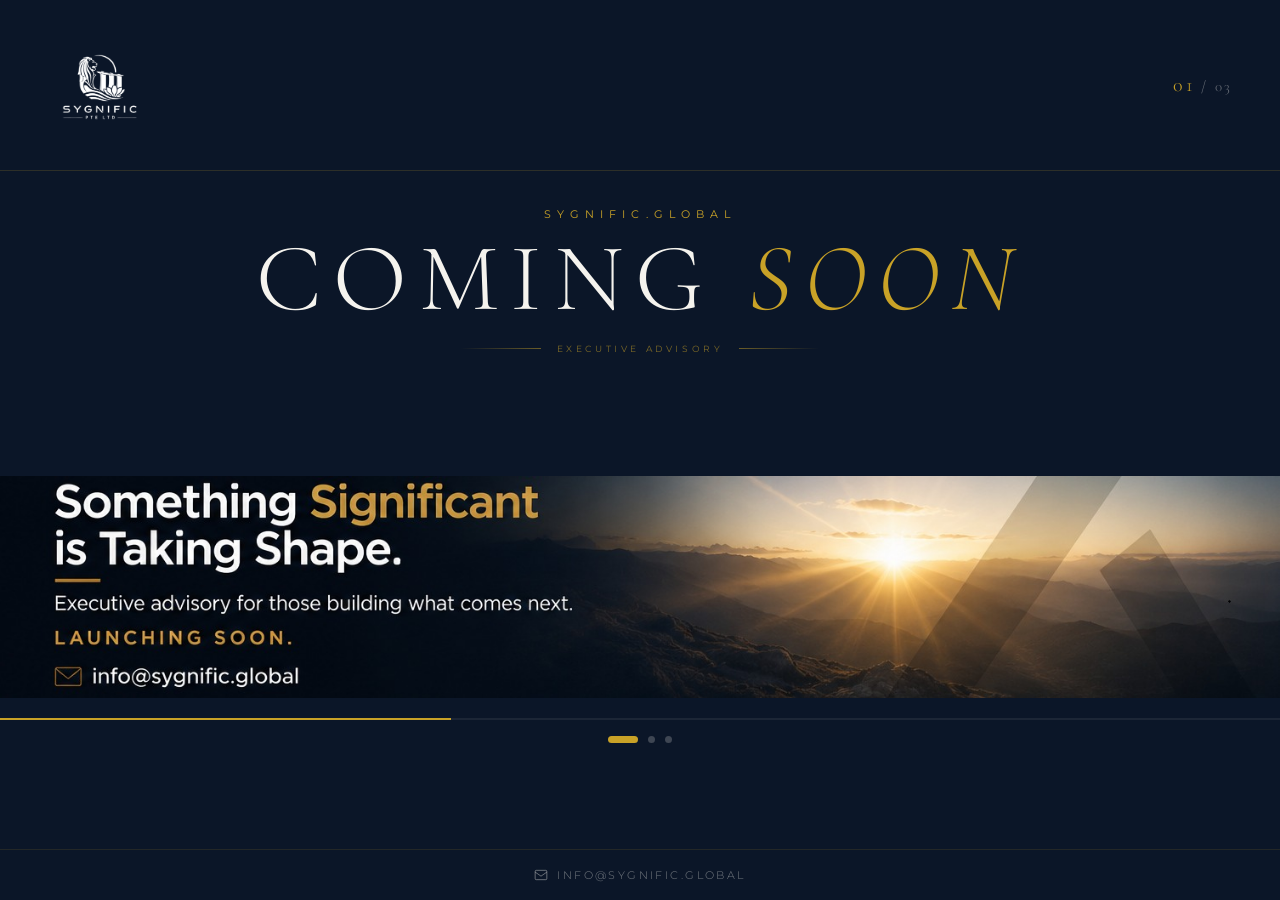
==== index.html @ 9e72e414 "Logo bigger on desktop (130px), centered and bigger on mobile (100px)" ====
<!DOCTYPE html>
<html lang="en">
<head>
  <meta charset="UTF-8">
  <meta name="viewport" content="width=device-width, initial-scale=1.0">
  <meta name="description" content="Sygnific — Executive advisory for those building what comes next. Launching soon.">
  <title>SYGNIFIC — Launching Soon</title>
  <link rel="preconnect" href="https://fonts.googleapis.com">
  <link rel="preconnect" href="https://fonts.gstatic.com" crossorigin>
  <link href="https://fonts.googleapis.com/css2?family=Cormorant+Garamond:wght@300;400;600&family=Montserrat:wght@300;400;500&display=swap" rel="stylesheet">

  <style>
    *, *::before, *::after { margin: 0; padding: 0; box-sizing: border-box; }

    :root {
      --gold: #C9A227;
      --navy: #0B1628;
      --speed: 1000ms;
    }

    html, body {
      width: 100%;
      min-height: 100%;
      background: var(--navy);
      font-family: 'Montserrat', sans-serif;
    }

    .page {
      min-height: 100dvh;
      display: flex;
      flex-direction: column;
      align-items: stretch;
    }

    /* ── HEADER ─────────────────────────────────────────── */
    header {
      flex: 0 0 auto;
      display: flex;
      align-items: center;
      justify-content: space-between;
      padding: 20px 48px;
      background: var(--navy);
      border-bottom: 1px solid rgba(201,162,39,0.18);
    }

    .logo-badge img {
      height: 130px;
      width: auto;
      display: block;
      filter: brightness(0) invert(1);
    }

    .slide-counter {
      font-family: 'Cormorant Garamond', serif;
      font-size: 15px;
      font-weight: 300;
      color: rgba(245,243,238,0.4);
      letter-spacing: 0.15em;
    }

    .slide-counter em {
      font-style: normal;
      color: var(--gold);
      font-size: 20px;
    }

    /* ── COMING SOON BANNER ──────────────────────────────── */
    .coming-soon {
      flex: 0 0 auto;
      text-align: center;
      padding: 36px 24px 28px;
    }

    .coming-soon-label {
      font-family: 'Montserrat', sans-serif;
      font-size: 11px;
      font-weight: 400;
      letter-spacing: 0.55em;
      text-transform: uppercase;
      color: var(--gold);
      margin-bottom: 10px;
      display: block;
    }

    .coming-soon h1 {
      font-family: 'Cormorant Garamond', serif;
      font-size: clamp(48px, 8vw, 96px);
      font-weight: 300;
      letter-spacing: 0.12em;
      color: #F5F3EE;
      line-height: 1;
      text-transform: uppercase;
    }

    .coming-soon h1 em {
      font-style: italic;
      color: var(--gold);
      font-weight: 300;
    }

    .coming-soon-rule {
      display: flex;
      align-items: center;
      justify-content: center;
      gap: 16px;
      margin-top: 16px;
    }

    .coming-soon-rule::before,
    .coming-soon-rule::after {
      content: '';
      height: 1px;
      width: 80px;
      background: linear-gradient(to right, transparent, rgba(201,162,39,0.5));
    }

    .coming-soon-rule::after {
      background: linear-gradient(to left, transparent, rgba(201,162,39,0.5));
    }

    .coming-soon-rule span {
      font-size: 9px;
      letter-spacing: 0.4em;
      text-transform: uppercase;
      color: rgba(201,162,39,0.6);
    }

    /* ── CAROUSEL AREA ──────────────────────────────────── */
    .carousel-area {
      flex: 1 1 auto;
      display: flex;
      flex-direction: column;
      align-items: center;
      justify-content: center;
      padding: 20px 0 36px;
    }

    /* Fixed-ratio track matching the image proportions */
    .carousel-track {
      position: relative;
      width: 100%;
      max-width: 1521px;
      /* Use contain so each image shows fully without cropping */
      background: var(--navy);
      /* Aspect ratio of the tallest image: 1521×274 */
      aspect-ratio: 1521 / 274;
    }

    .slide {
      position: absolute;
      inset: 0;
      opacity: 0;
      transition: opacity var(--speed) ease;
      pointer-events: none;
    }

    .slide.active {
      opacity: 1;
      pointer-events: auto;
    }

    .slide img {
      width: 100%;
      height: 100%;
      /* contain keeps all 3 images fully visible without any cropping */
      object-fit: contain;
      display: block;
    }

    /* ── PROGRESS + DOTS ─────────────────────────────────── */
    .carousel-controls {
      width: 100%;
      max-width: 1521px;
      display: flex;
      flex-direction: column;
      align-items: center;
      gap: 16px;
      margin-top: 16px;
    }

    .progress-wrap {
      width: 100%;
      height: 2px;
      background: rgba(245,243,238,0.07);
    }

    .progress-fill {
      height: 100%;
      width: 0%;
      background: var(--gold);
    }

    .dots {
      display: flex;
      align-items: center;
      gap: 10px;
    }

    .dot {
      width: 7px;
      height: 7px;
      border-radius: 50%;
      background: rgba(245,243,238,0.22);
      border: none;
      cursor: pointer;
      transition: all 350ms ease;
      padding: 0;
    }

    .dot.active {
      width: 30px;
      border-radius: 4px;
      background: var(--gold);
    }

    .dot:hover:not(.active) {
      background: rgba(245,243,238,0.5);
    }

    /* ── FOOTER ─────────────────────────────────────────── */
    footer {
      flex: 0 0 auto;
      display: flex;
      align-items: center;
      justify-content: center;
      padding: 18px 48px;
      border-top: 1px solid rgba(201,162,39,0.12);
      background: var(--navy);
    }

    .contact-link {
      display: flex;
      align-items: center;
      gap: 9px;
      color: rgba(245,243,238,0.45);
      text-decoration: none;
      font-size: 11px;
      font-weight: 300;
      letter-spacing: 0.22em;
      text-transform: uppercase;
      transition: color 250ms ease;
    }

    .contact-link:hover { color: var(--gold); }

    .contact-link svg {
      width: 14px;
      height: 14px;
      flex-shrink: 0;
    }

    /* ── MOBILE ──────────────────────────────────────────── */
    @media (max-width: 680px) {
      header { padding: 14px 20px; }

      .logo-badge img { height: 100px; }
      .slide-counter { display: none; }
      header { justify-content: center; }

      .coming-soon { padding: 24px 20px 16px; }

      /* Stack all 3 images vertically on mobile */
      .carousel-track {
        position: static;
        aspect-ratio: auto;
        background: transparent;
      }

      .slide {
        position: static;
        opacity: 1 !important;
        pointer-events: auto;
        display: block;
      }

      .slide + .slide { margin-top: 4px; }

      .slide img { object-fit: contain; height: auto; }

      .carousel-controls { display: none; }

      footer { padding: 14px 20px; }
    }

    /* ── FADE IN ─────────────────────────────────────────── */
    header  { animation: fadeDown 700ms ease both; }
    .coming-soon { animation: fadeDown 700ms 120ms ease both; }
    .carousel-area { animation: fadeDown 700ms 220ms ease both; }
    footer  { animation: fadeDown 700ms 320ms ease both; }

    @keyframes fadeDown {
      from { opacity: 0; transform: translateY(12px); }
      to   { opacity: 1; transform: translateY(0); }
    }
  </style>
</head>
<body>

<div class="page">

  <!-- Header -->
  <header>
    <div class="logo-badge">
      <img src="logo/logo-sg.png" alt="Sygnific">
    </div>
    <div class="slide-counter">
      <em id="cur">01</em> / 03
    </div>
  </header>

  <!-- Coming Soon Title -->
  <section class="coming-soon">
    <span class="coming-soon-label">sygnific.global</span>
    <h1>Coming <em>Soon</em></h1>
    <div class="coming-soon-rule">
      <span>Executive Advisory</span>
    </div>
  </section>

  <!-- Carousel -->
  <main class="carousel-area">

    <div class="carousel-track">
      <div class="slide active">
        <img src="images/slide1.jpg" alt="Something Significant is Taking Shape" loading="eager">
      </div>
      <div class="slide">
        <img src="images/slide2.jpg" alt="We're Building More Than a Website" loading="eager">
      </div>
      <div class="slide">
        <img src="images/slide3.jpg" alt="Great Things Begin Quietly" loading="eager">
      </div>
    </div>

    <div class="carousel-controls">
      <div class="progress-wrap">
        <div class="progress-fill" id="progress"></div>
      </div>
      <nav class="dots" aria-label="Slide navigation">
        <button class="dot active" data-i="0" aria-label="Slide 1"></button>
        <button class="dot" data-i="1" aria-label="Slide 2"></button>
        <button class="dot" data-i="2" aria-label="Slide 3"></button>
      </nav>
    </div>

  </main>

  <!-- Footer -->
  <footer>
    <a href="mailto:info@sygnific.global" class="contact-link">
      <svg viewBox="0 0 24 24" fill="none" stroke="currentColor" stroke-width="1.5">
        <rect x="2" y="4" width="20" height="16" rx="2"/>
        <path d="M2 7l10 7 10-7"/>
      </svg>
      info@sygnific.global
    </a>
  </footer>

</div>

<script>
  const slides   = document.querySelectorAll('.slide');
  const dots     = document.querySelectorAll('.dot');
  const progress = document.getElementById('progress');
  const curEl    = document.getElementById('cur');
  const INTERVAL = 6000;

  let current = 0, timer, raf, t0;
  const pad = n => String(n + 1).padStart(2, '0');

  function goTo(idx) {
    slides[current].classList.remove('active');
    dots[current].classList.remove('active');
    current = ((idx % slides.length) + slides.length) % slides.length;
    slides[current].classList.add('active');
    dots[current].classList.add('active');
    curEl.textContent = pad(current);
    startProgress();
  }

  function startProgress() {
    cancelAnimationFrame(raf);
    progress.style.width = '0%';
    t0 = performance.now();
    (function tick(now) {
      const pct = Math.min((now - t0) / INTERVAL * 100, 100);
      progress.style.width = pct + '%';
      if (pct < 100) raf = requestAnimationFrame(tick);
    })(t0);
  }

  function resetTimer() {
    clearInterval(timer);
    timer = setInterval(() => goTo(current + 1), INTERVAL);
  }

  dots.forEach(d => d.addEventListener('click', () => {
    goTo(+d.dataset.i); resetTimer();
  }));

  document.addEventListener('keydown', e => {
    if (e.key === 'ArrowRight') { goTo(current + 1); resetTimer(); }
    if (e.key === 'ArrowLeft')  { goTo(current - 1); resetTimer(); }
  });

  let tx = 0;
  document.addEventListener('touchstart', e => tx = e.changedTouches[0].screenX, { passive: true });
  document.addEventListener('touchend', e => {
    const dx = tx - e.changedTouches[0].screenX;
    if (Math.abs(dx) > 40) { goTo(current + (dx > 0 ? 1 : -1)); resetTimer(); }
  }, { passive: true });

  startProgress();
  resetTimer();
</script>

</body>
</html>
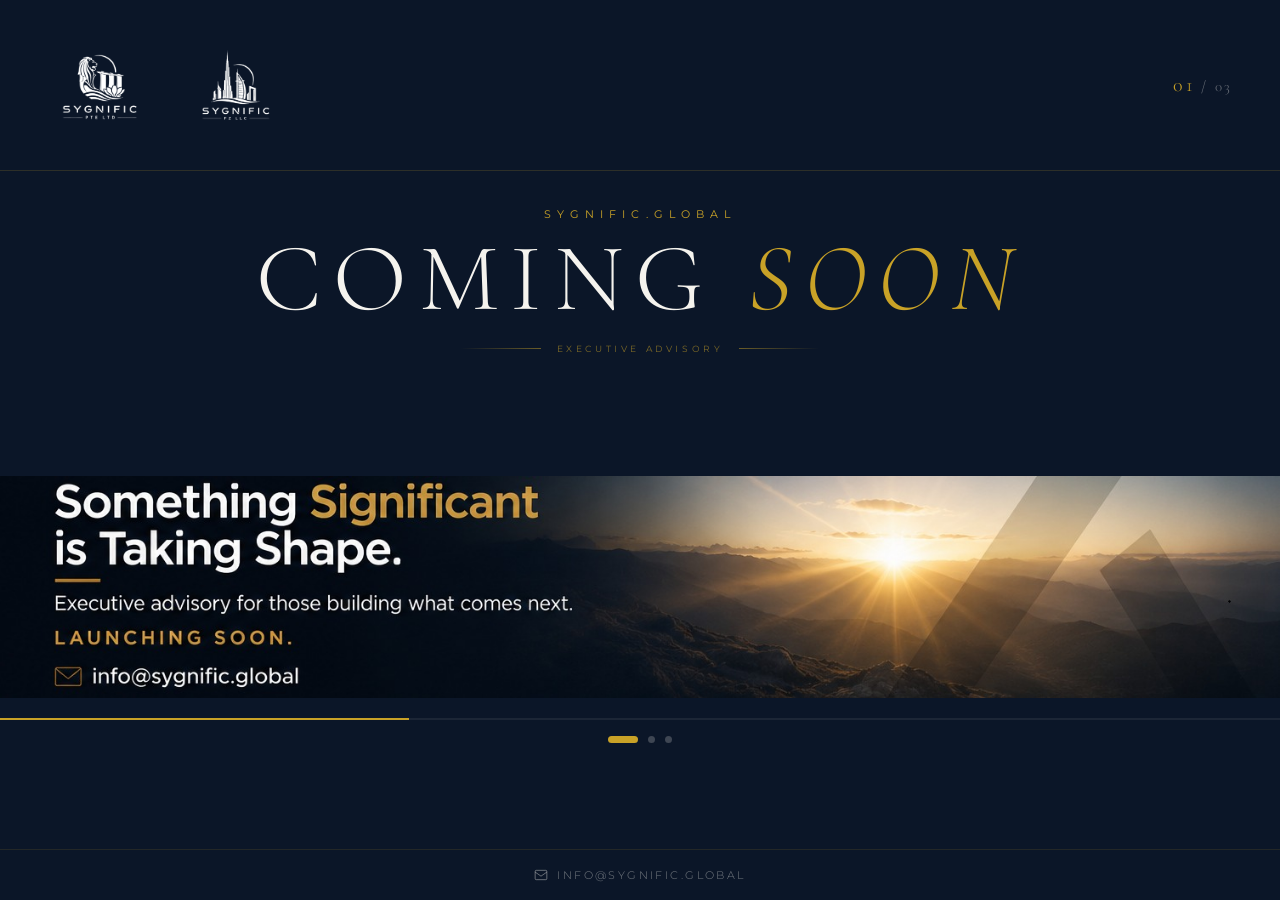
==== commit 880b3b47: "Add both logos side by side, both white inverted" ====
--- a/index.html
+++ b/index.html
@@ -43,6 +43,12 @@
       border-bottom: 1px solid rgba(201,162,39,0.18);
     }
 
+    .logo-badge {
+      display: flex;
+      align-items: center;
+      gap: 32px;
+    }
+
     .logo-badge img {
       height: 130px;
       width: auto;
@@ -301,7 +307,8 @@
   <!-- Header -->
   <header>
     <div class="logo-badge">
-      <img src="logo/logo-sg.png" alt="Sygnific">
+      <img src="logo/logo-sg.png" alt="Sygnific Pte Ltd">
+      <img src="logo/logo-ae.png" alt="Sygnific FZ LLC">
     </div>
     <div class="slide-counter">
       <em id="cur">01</em> / 03
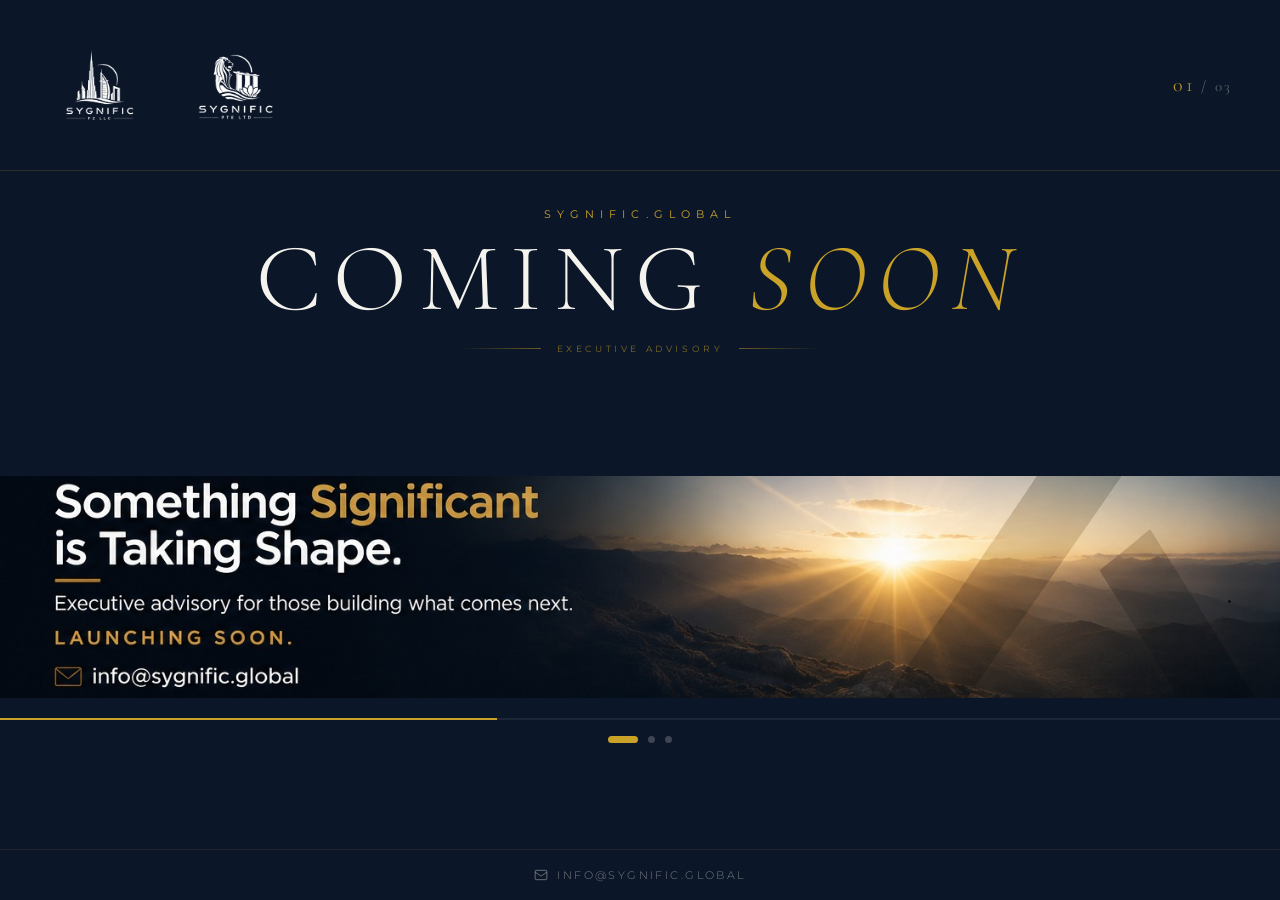
==== commit e74e5d77: "Swap logos: UAE left, Singapore right" ====
--- a/index.html
+++ b/index.html
@@ -307,8 +307,8 @@
   <!-- Header -->
   <header>
     <div class="logo-badge">
+      <img src="logo/logo-ae.png" alt="Sygnific FZ LLC">
       <img src="logo/logo-sg.png" alt="Sygnific Pte Ltd">
-      <img src="logo/logo-ae.png" alt="Sygnific FZ LLC">
     </div>
     <div class="slide-counter">
       <em id="cur">01</em> / 03
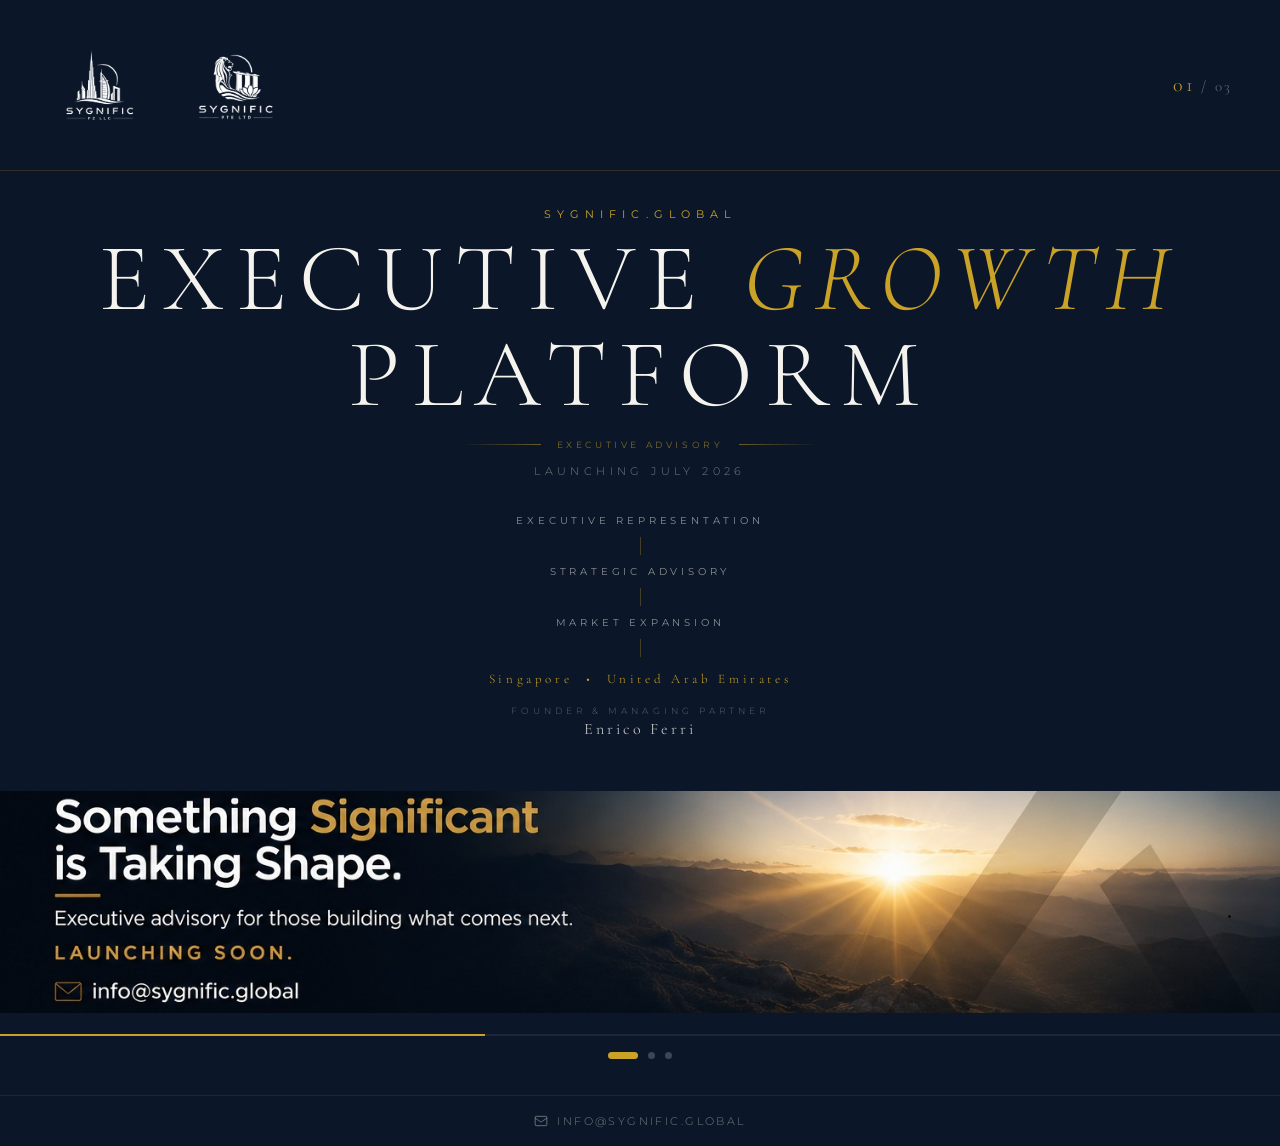
==== commit d1e04e88: "Update hero to Executive Growth Platform, add services strip and founder credit Co-Authored-By: Clau" ====
--- a/index.html
+++ b/index.html
@@ -131,6 +131,78 @@
       color: rgba(201,162,39,0.6);
     }
 
+    .launching-label {
+      font-family: 'Montserrat', sans-serif;
+      font-size: 11px;
+      font-weight: 300;
+      letter-spacing: 0.4em;
+      text-transform: uppercase;
+      color: rgba(245,243,238,0.45);
+      margin-top: 14px;
+      display: block;
+    }
+
+    /* ── SERVICES STRIP ─────────────────────────────────── */
+    .services-strip {
+      flex: 0 0 auto;
+      text-align: center;
+      padding: 8px 24px 28px;
+      display: flex;
+      flex-direction: column;
+      align-items: center;
+      gap: 6px;
+    }
+
+    .services-strip .service-line {
+      font-family: 'Montserrat', sans-serif;
+      font-size: 10px;
+      font-weight: 400;
+      letter-spacing: 0.38em;
+      text-transform: uppercase;
+      color: rgba(245,243,238,0.55);
+    }
+
+    .services-strip .geo-line {
+      font-family: 'Cormorant Garamond', serif;
+      font-size: 13px;
+      font-weight: 300;
+      letter-spacing: 0.28em;
+      color: var(--gold);
+      margin-top: 4px;
+    }
+
+    .services-strip .divider-rule {
+      width: 1px;
+      height: 18px;
+      background: rgba(201,162,39,0.3);
+      margin: 4px 0;
+    }
+
+    .services-strip .founder-block {
+      margin-top: 12px;
+      display: flex;
+      flex-direction: column;
+      align-items: center;
+      gap: 3px;
+    }
+
+    .services-strip .founder-role {
+      font-family: 'Montserrat', sans-serif;
+      font-size: 9px;
+      font-weight: 300;
+      letter-spacing: 0.45em;
+      text-transform: uppercase;
+      color: rgba(245,243,238,0.35);
+    }
+
+    .services-strip .founder-name {
+      font-family: 'Cormorant Garamond', serif;
+      font-size: 16px;
+      font-weight: 400;
+      letter-spacing: 0.18em;
+      color: rgba(245,243,238,0.75);
+    }
+
     /* ── CAROUSEL AREA ──────────────────────────────────── */
     .carousel-area {
       flex: 1 1 auto;
@@ -291,8 +363,9 @@
     /* ── FADE IN ─────────────────────────────────────────── */
     header  { animation: fadeDown 700ms ease both; }
     .coming-soon { animation: fadeDown 700ms 120ms ease both; }
-    .carousel-area { animation: fadeDown 700ms 220ms ease both; }
-    footer  { animation: fadeDown 700ms 320ms ease both; }
+    .services-strip { animation: fadeDown 700ms 200ms ease both; }
+    .carousel-area { animation: fadeDown 700ms 300ms ease both; }
+    footer  { animation: fadeDown 700ms 400ms ease both; }
 
     @keyframes fadeDown {
       from { opacity: 0; transform: translateY(12px); }
@@ -315,12 +388,28 @@
     </div>
   </header>
 
-  <!-- Coming Soon Title -->
+  <!-- Hero Title -->
   <section class="coming-soon">
     <span class="coming-soon-label">sygnific.global</span>
-    <h1>Coming <em>Soon</em></h1>
+    <h1>Executive <em>Growth</em> Platform</h1>
     <div class="coming-soon-rule">
       <span>Executive Advisory</span>
+    </div>
+    <span class="launching-label">Launching July 2026</span>
+  </section>
+
+  <!-- Services Strip -->
+  <section class="services-strip">
+    <span class="service-line">Executive Representation</span>
+    <div class="divider-rule"></div>
+    <span class="service-line">Strategic Advisory</span>
+    <div class="divider-rule"></div>
+    <span class="service-line">Market Expansion</span>
+    <div class="divider-rule"></div>
+    <span class="geo-line">Singapore &nbsp;•&nbsp; United Arab Emirates</span>
+    <div class="founder-block">
+      <span class="founder-role">Founder &amp; Managing Partner</span>
+      <span class="founder-name">Enrico Ferri</span>
     </div>
   </section>
 
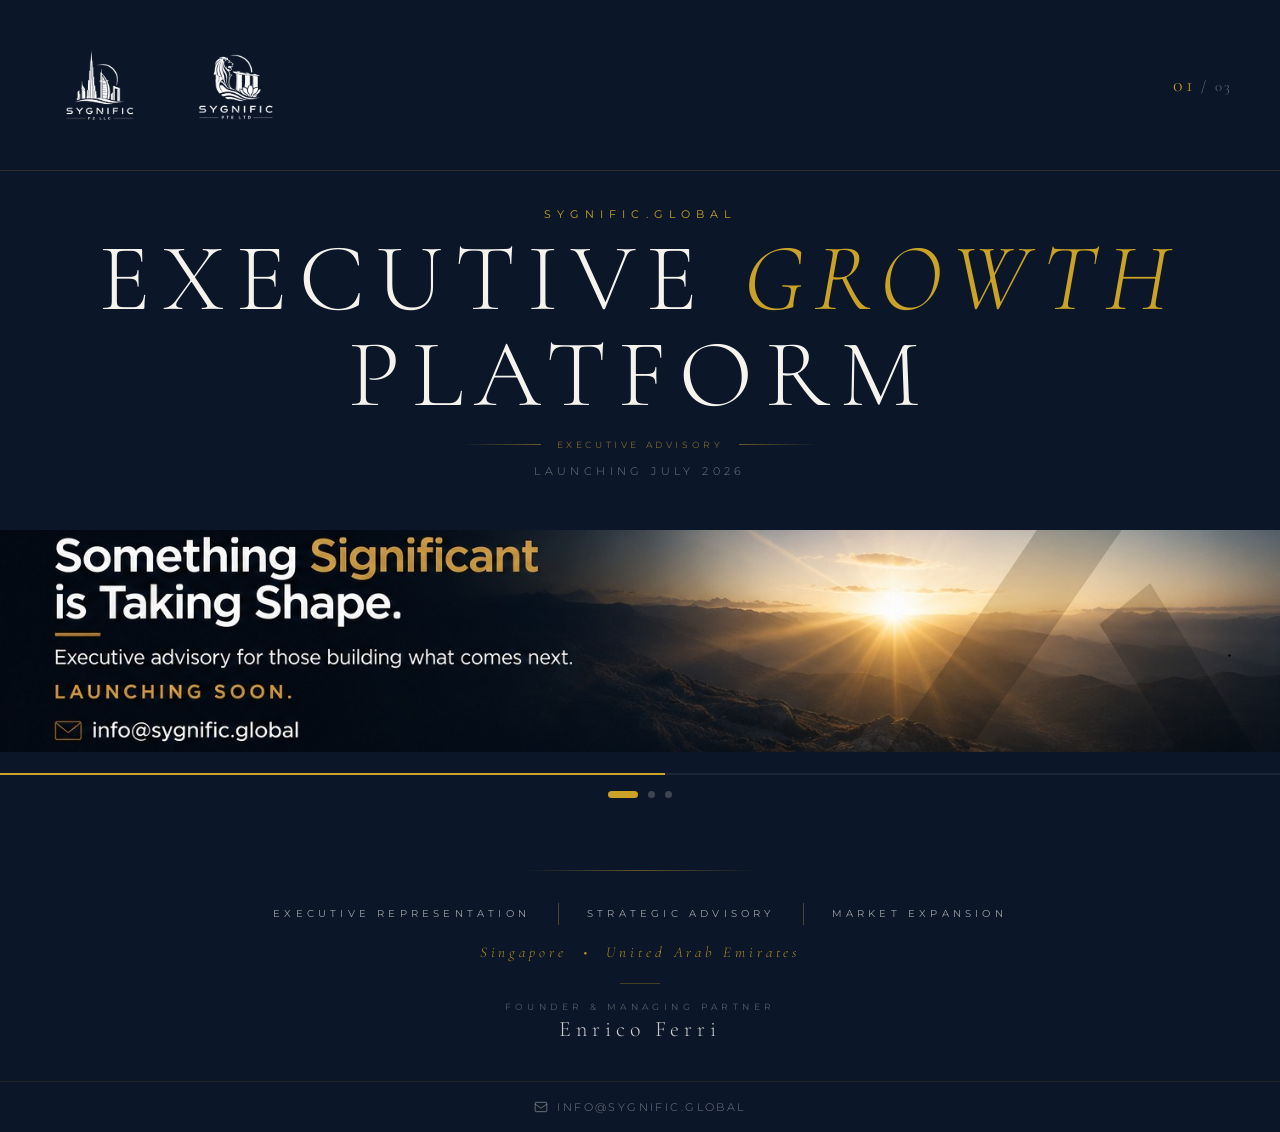
==== commit 5de99ae9: "Move services strip below carousel, redesign with horizontal layout and luxury typography Co-Authore" ====
--- a/index.html
+++ b/index.html
@@ -146,61 +146,91 @@
     .services-strip {
       flex: 0 0 auto;
       text-align: center;
-      padding: 8px 24px 28px;
+      padding: 36px 24px 40px;
       display: flex;
       flex-direction: column;
       align-items: center;
-      gap: 6px;
-    }
-
-    .services-strip .service-line {
+      gap: 0;
+      position: relative;
+    }
+
+    .services-strip::before {
+      content: '';
+      display: block;
+      width: 240px;
+      height: 1px;
+      background: linear-gradient(to right, transparent, rgba(201,162,39,0.45), transparent);
+      margin-bottom: 32px;
+    }
+
+    /* three services in a horizontal row */
+    .services-row {
+      display: flex;
+      align-items: center;
+      justify-content: center;
+      gap: 0;
+      flex-wrap: wrap;
+    }
+
+    .services-row .service-item {
       font-family: 'Montserrat', sans-serif;
       font-size: 10px;
       font-weight: 400;
-      letter-spacing: 0.38em;
-      text-transform: uppercase;
-      color: rgba(245,243,238,0.55);
-    }
-
-    .services-strip .geo-line {
+      letter-spacing: 0.42em;
+      text-transform: uppercase;
+      color: rgba(245,243,238,0.62);
+      padding: 0 28px;
+    }
+
+    .services-row .svc-sep {
+      width: 1px;
+      height: 22px;
+      background: rgba(201,162,39,0.35);
+      flex-shrink: 0;
+    }
+
+    .geo-line {
       font-family: 'Cormorant Garamond', serif;
-      font-size: 13px;
-      font-weight: 300;
-      letter-spacing: 0.28em;
+      font-size: 15px;
+      font-weight: 300;
+      font-style: italic;
+      letter-spacing: 0.26em;
       color: var(--gold);
-      margin-top: 4px;
-    }
-
-    .services-strip .divider-rule {
-      width: 1px;
-      height: 18px;
+      margin-top: 18px;
+      opacity: 0.85;
+    }
+
+    /* thin rule between geo and founder */
+    .founder-rule {
+      width: 40px;
+      height: 1px;
       background: rgba(201,162,39,0.3);
-      margin: 4px 0;
-    }
-
-    .services-strip .founder-block {
-      margin-top: 12px;
+      margin: 22px auto 18px;
+    }
+
+    .founder-block {
       display: flex;
       flex-direction: column;
       align-items: center;
-      gap: 3px;
-    }
-
-    .services-strip .founder-role {
+      gap: 5px;
+    }
+
+    .founder-role {
       font-family: 'Montserrat', sans-serif;
-      font-size: 9px;
-      font-weight: 300;
-      letter-spacing: 0.45em;
-      text-transform: uppercase;
-      color: rgba(245,243,238,0.35);
-    }
-
-    .services-strip .founder-name {
+      font-size: 8.5px;
+      font-weight: 400;
+      letter-spacing: 0.52em;
+      text-transform: uppercase;
+      color: rgba(245,243,238,0.32);
+    }
+
+    .founder-name {
       font-family: 'Cormorant Garamond', serif;
-      font-size: 16px;
-      font-weight: 400;
-      letter-spacing: 0.18em;
-      color: rgba(245,243,238,0.75);
+      font-size: 22px;
+      font-weight: 300;
+      letter-spacing: 0.22em;
+      color: rgba(245,243,238,0.82);
+      line-height: 1.1;
     }
 
     /* ── CAROUSEL AREA ──────────────────────────────────── */
@@ -358,14 +388,18 @@
       .carousel-controls { display: none; }
 
       footer { padding: 14px 20px; }
+
+      .services-row { flex-direction: column; gap: 12px; }
+      .services-row .svc-sep { width: 30px; height: 1px; }
+      .services-row .service-item { padding: 0; letter-spacing: 0.32em; }
     }
 
     /* ── FADE IN ─────────────────────────────────────────── */
     header  { animation: fadeDown 700ms ease both; }
     .coming-soon { animation: fadeDown 700ms 120ms ease both; }
-    .services-strip { animation: fadeDown 700ms 200ms ease both; }
-    .carousel-area { animation: fadeDown 700ms 300ms ease both; }
-    footer  { animation: fadeDown 700ms 400ms ease both; }
+    .carousel-area { animation: fadeDown 700ms 220ms ease both; }
+    .services-strip { animation: fadeDown 700ms 360ms ease both; }
+    footer  { animation: fadeDown 700ms 480ms ease both; }
 
     @keyframes fadeDown {
       from { opacity: 0; transform: translateY(12px); }
@@ -396,21 +430,6 @@
       <span>Executive Advisory</span>
     </div>
     <span class="launching-label">Launching July 2026</span>
-  </section>
-
-  <!-- Services Strip -->
-  <section class="services-strip">
-    <span class="service-line">Executive Representation</span>
-    <div class="divider-rule"></div>
-    <span class="service-line">Strategic Advisory</span>
-    <div class="divider-rule"></div>
-    <span class="service-line">Market Expansion</span>
-    <div class="divider-rule"></div>
-    <span class="geo-line">Singapore &nbsp;•&nbsp; United Arab Emirates</span>
-    <div class="founder-block">
-      <span class="founder-role">Founder &amp; Managing Partner</span>
-      <span class="founder-name">Enrico Ferri</span>
-    </div>
   </section>
 
   <!-- Carousel -->
@@ -441,6 +460,23 @@
 
   </main>
 
+  <!-- Services Strip -->
+  <section class="services-strip">
+    <div class="services-row">
+      <span class="service-item">Executive Representation</span>
+      <div class="svc-sep"></div>
+      <span class="service-item">Strategic Advisory</span>
+      <div class="svc-sep"></div>
+      <span class="service-item">Market Expansion</span>
+    </div>
+    <p class="geo-line">Singapore &nbsp;&bull;&nbsp; United Arab Emirates</p>
+    <div class="founder-rule"></div>
+    <div class="founder-block">
+      <span class="founder-role">Founder &amp; Managing Partner</span>
+      <span class="founder-name">Enrico Ferri</span>
+    </div>
+  </section>
+
   <!-- Footer -->
   <footer>
     <a href="mailto:info@sygnific.global" class="contact-link">
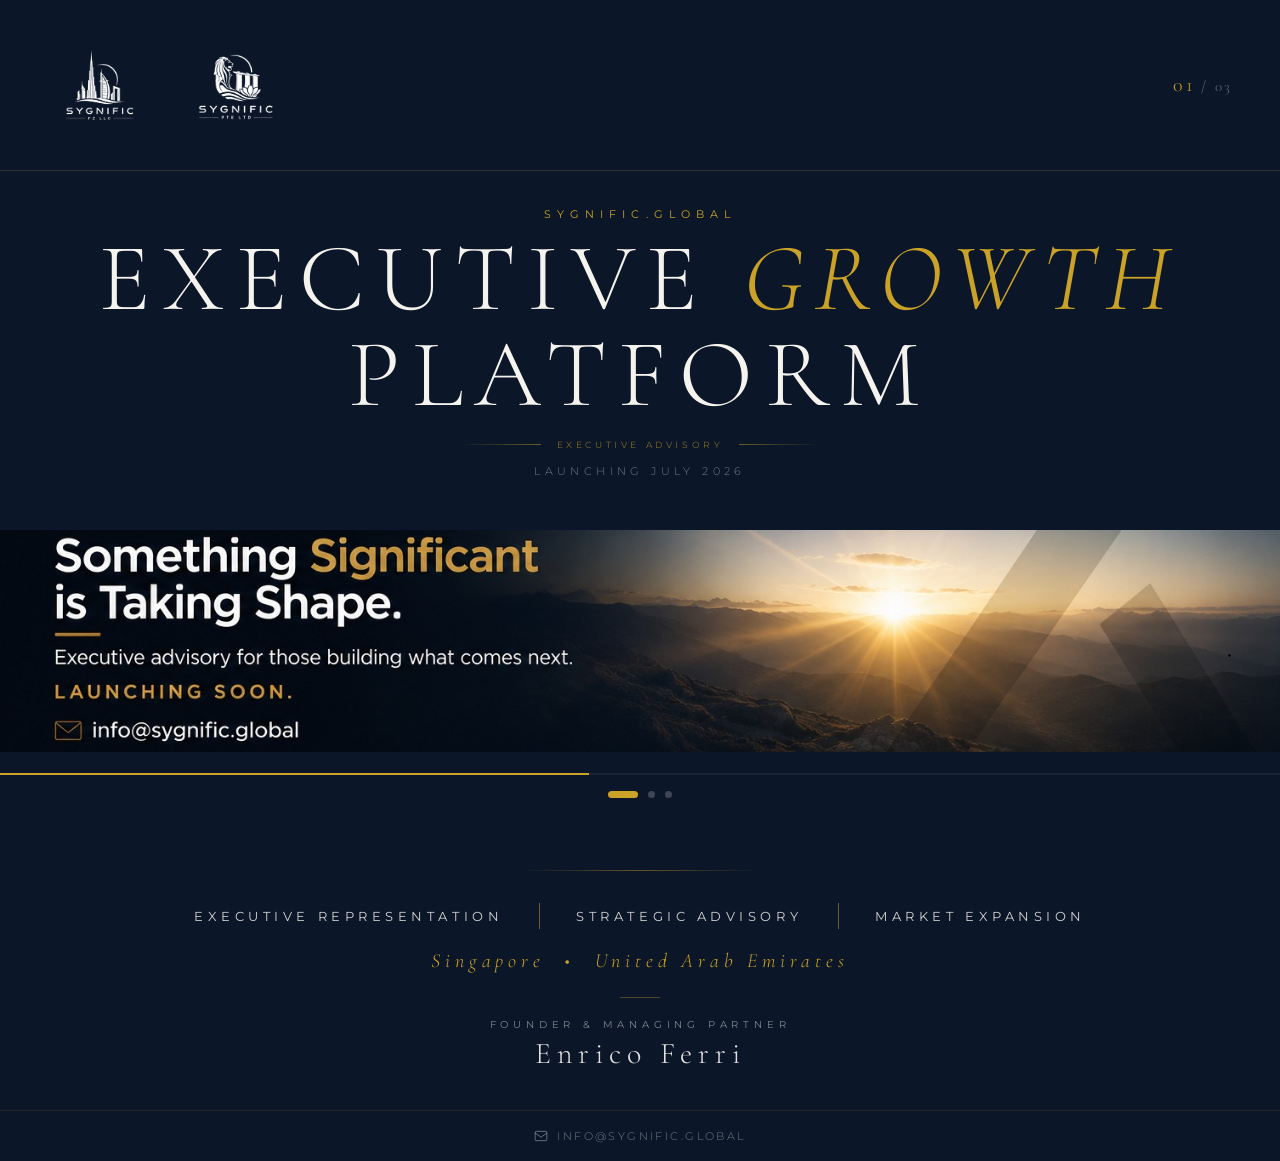
==== commit 24c48902: "Increase font sizes and visibility in services strip below carousel Co-Authored-By: Claude Sonnet 4." ====
--- a/index.html
+++ b/index.html
@@ -174,62 +174,61 @@
 
     .services-row .service-item {
       font-family: 'Montserrat', sans-serif;
-      font-size: 10px;
+      font-size: 13px;
       font-weight: 400;
-      letter-spacing: 0.42em;
-      text-transform: uppercase;
-      color: rgba(245,243,238,0.62);
-      padding: 0 28px;
+      letter-spacing: 0.35em;
+      text-transform: uppercase;
+      color: rgba(245,243,238,0.85);
+      padding: 0 36px;
     }
 
     .services-row .svc-sep {
       width: 1px;
-      height: 22px;
-      background: rgba(201,162,39,0.35);
+      height: 26px;
+      background: rgba(201,162,39,0.5);
       flex-shrink: 0;
     }
 
     .geo-line {
       font-family: 'Cormorant Garamond', serif;
-      font-size: 15px;
+      font-size: 20px;
       font-weight: 300;
       font-style: italic;
-      letter-spacing: 0.26em;
+      letter-spacing: 0.24em;
       color: var(--gold);
-      margin-top: 18px;
-      opacity: 0.85;
+      margin-top: 20px;
     }
 
     /* thin rule between geo and founder */
     .founder-rule {
       width: 40px;
       height: 1px;
-      background: rgba(201,162,39,0.3);
-      margin: 22px auto 18px;
+      background: rgba(201,162,39,0.35);
+      margin: 24px auto 20px;
     }
 
     .founder-block {
       display: flex;
       flex-direction: column;
       align-items: center;
-      gap: 5px;
+      gap: 6px;
     }
 
     .founder-role {
       font-family: 'Montserrat', sans-serif;
-      font-size: 8.5px;
+      font-size: 10px;
       font-weight: 400;
-      letter-spacing: 0.52em;
-      text-transform: uppercase;
-      color: rgba(245,243,238,0.32);
+      letter-spacing: 0.48em;
+      text-transform: uppercase;
+      color: rgba(245,243,238,0.5);
     }
 
     .founder-name {
       font-family: 'Cormorant Garamond', serif;
-      font-size: 22px;
-      font-weight: 300;
-      letter-spacing: 0.22em;
-      color: rgba(245,243,238,0.82);
+      font-size: 30px;
+      font-weight: 300;
+      letter-spacing: 0.2em;
+      color: rgba(245,243,238,0.92);
       line-height: 1.1;
     }
 
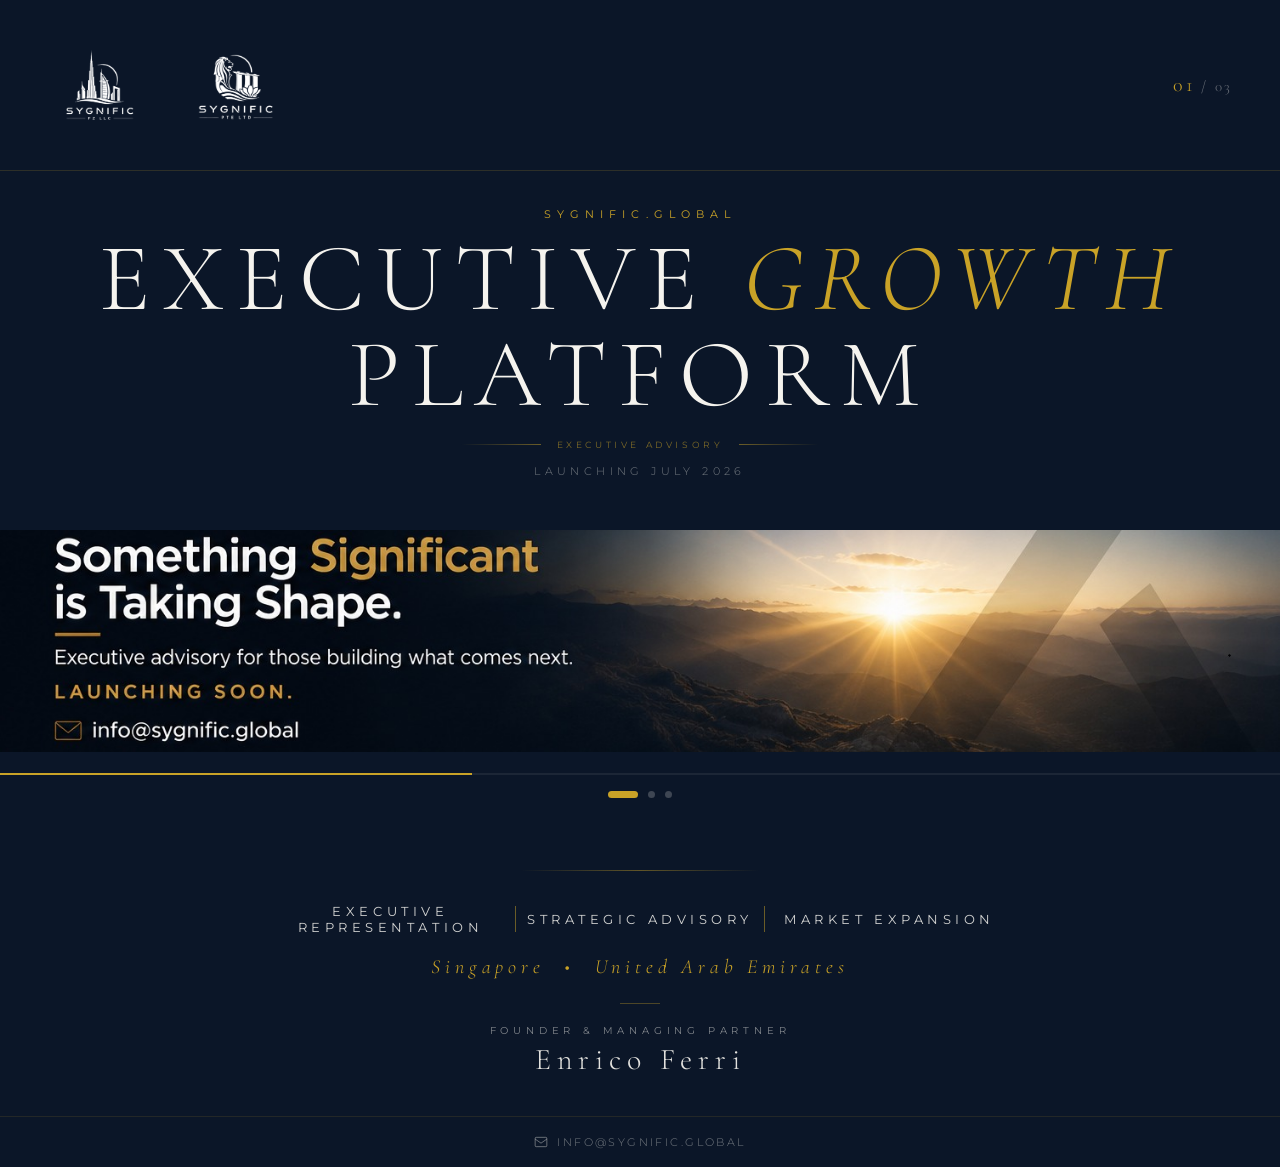
==== commit 8dcb1938: "Fix services row alignment: equal-width flex items" ====
--- a/index.html
+++ b/index.html
@@ -179,7 +179,8 @@
       letter-spacing: 0.35em;
       text-transform: uppercase;
       color: rgba(245,243,238,0.85);
-      padding: 0 36px;
+      flex: 1;
+      text-align: center;
     }
 
     .services-row .svc-sep {
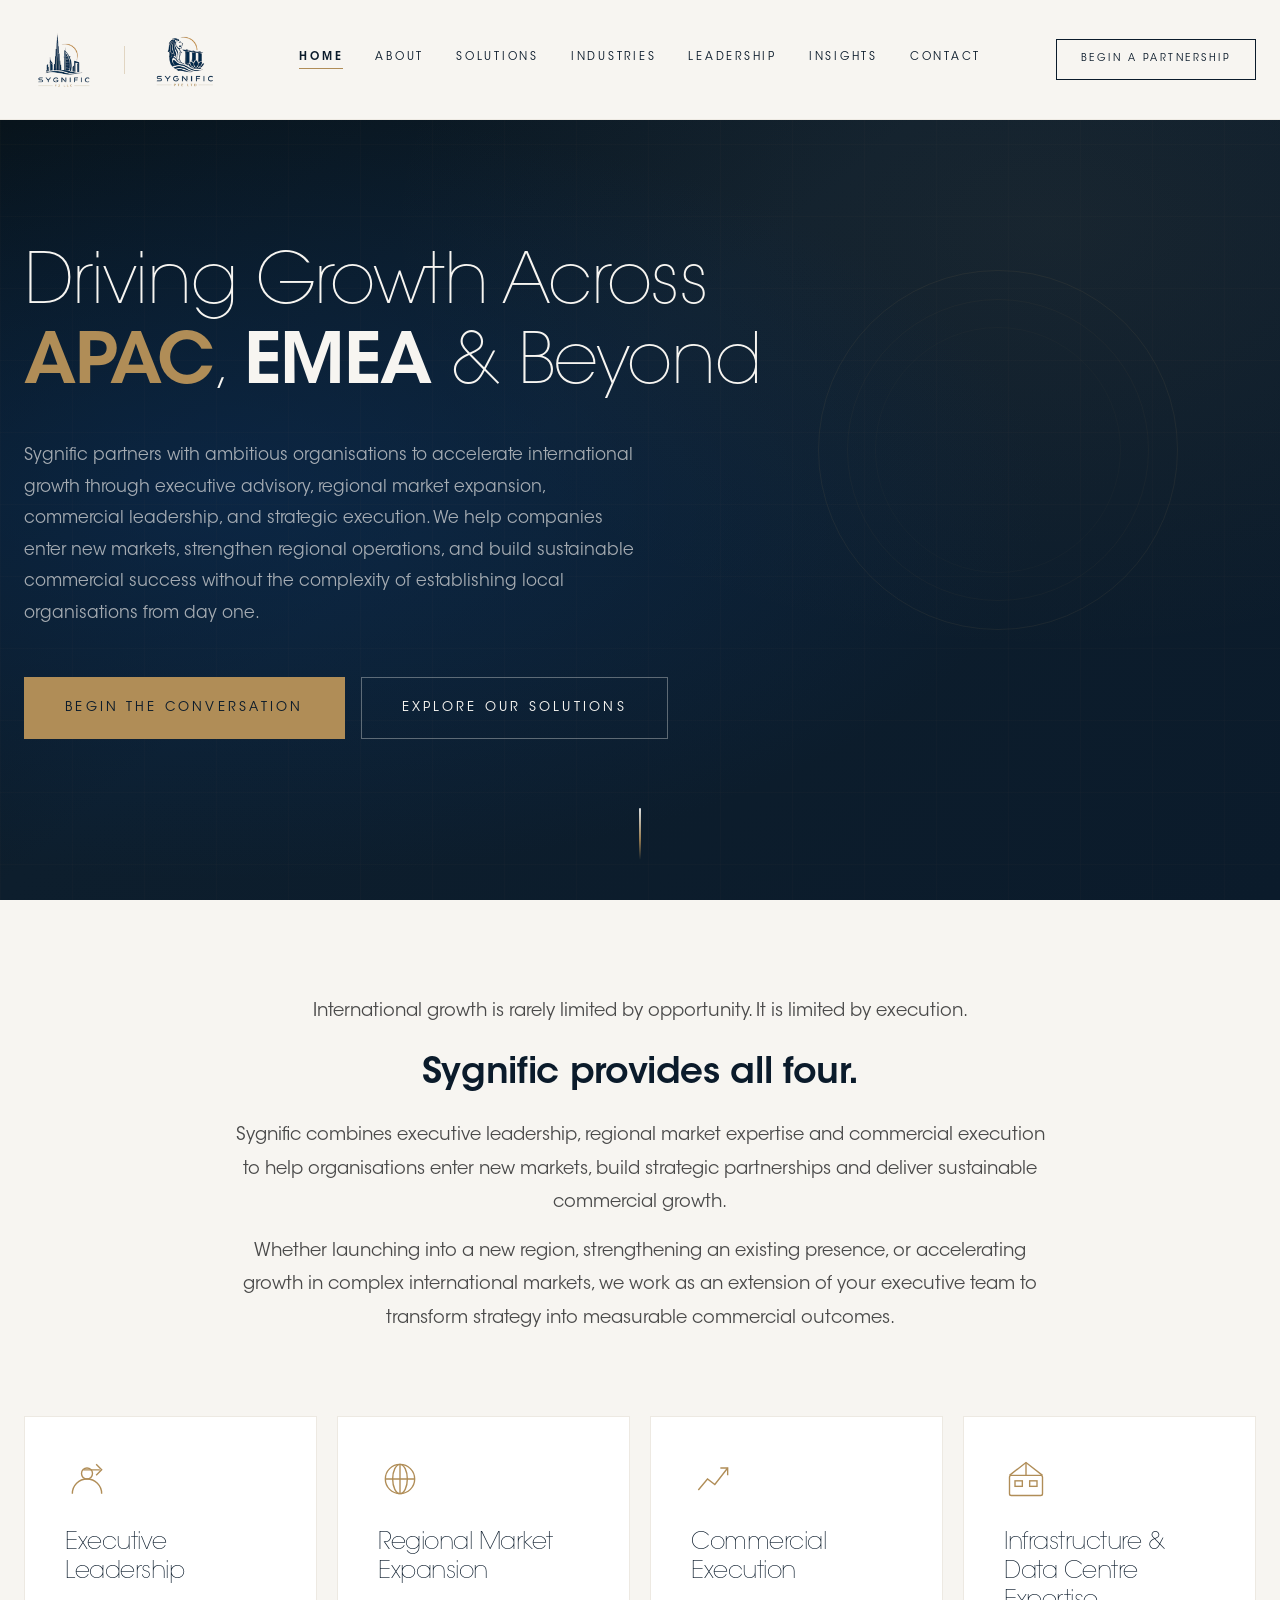
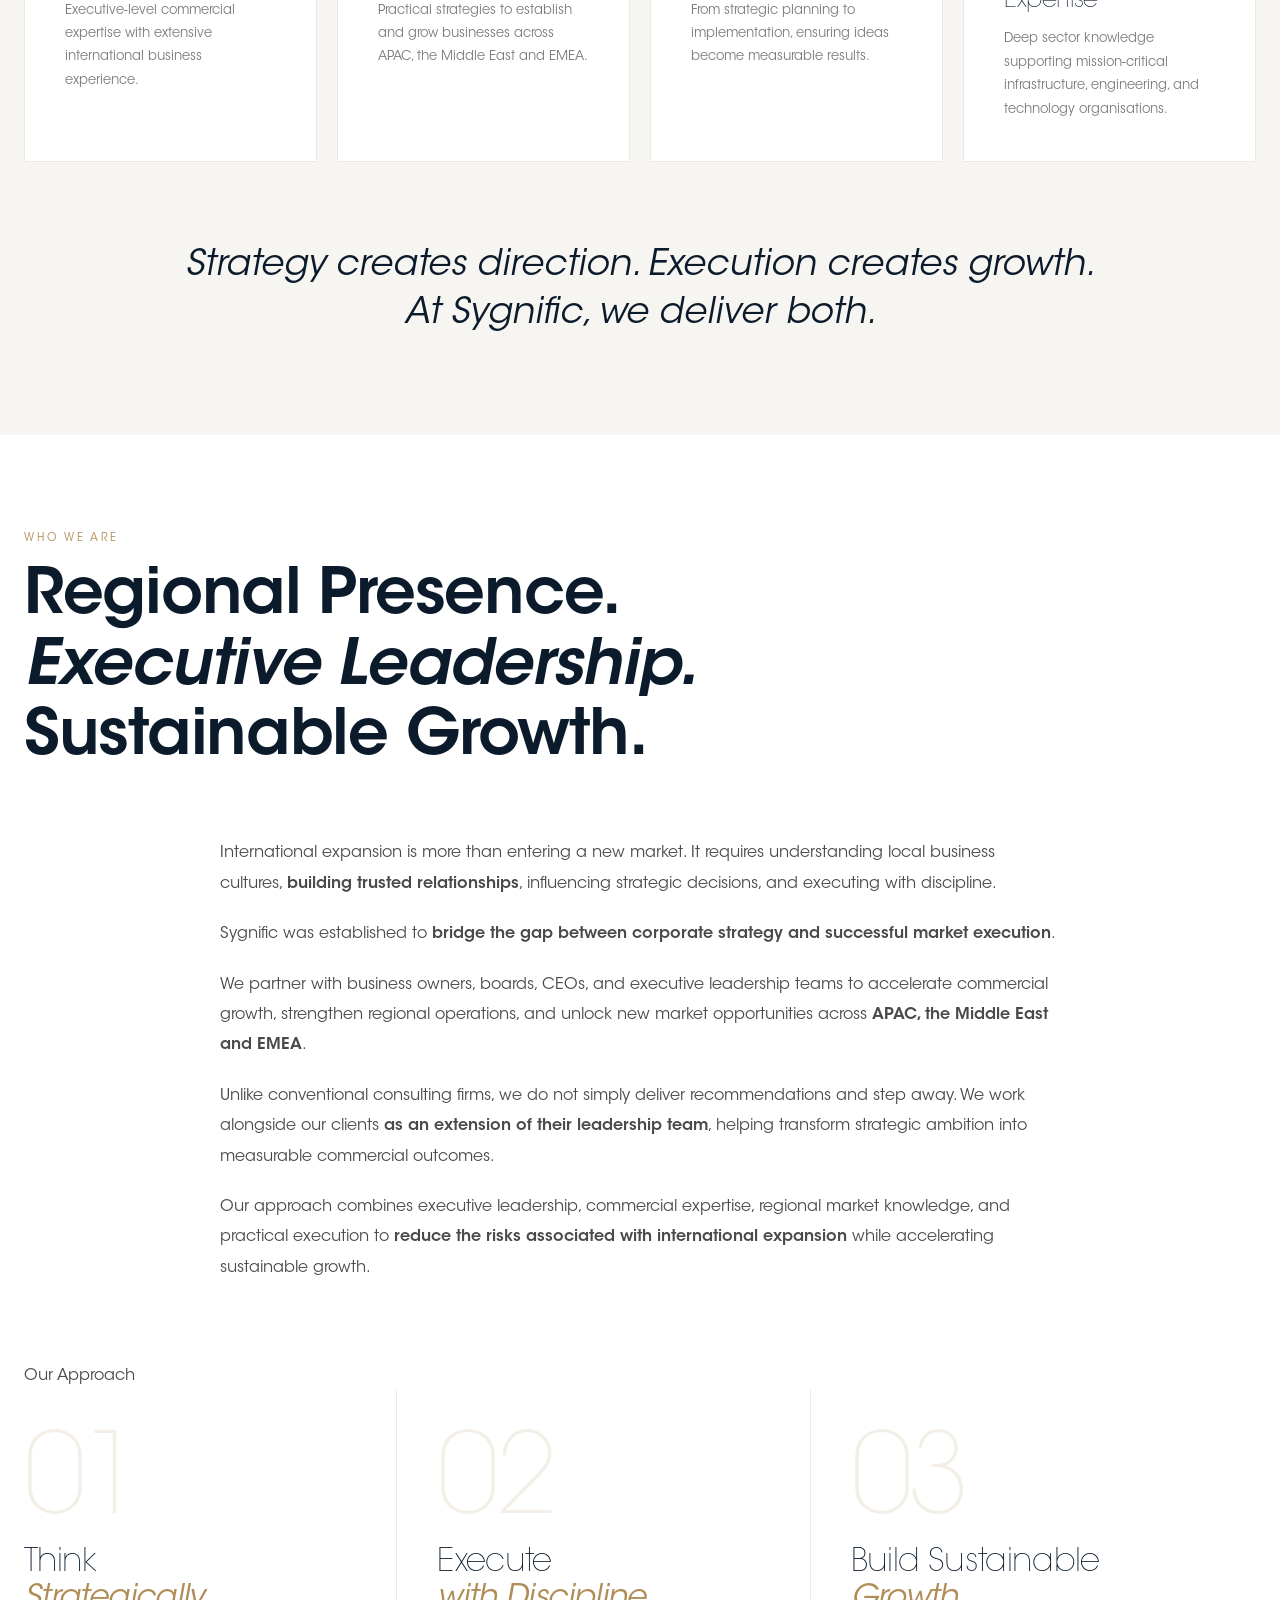
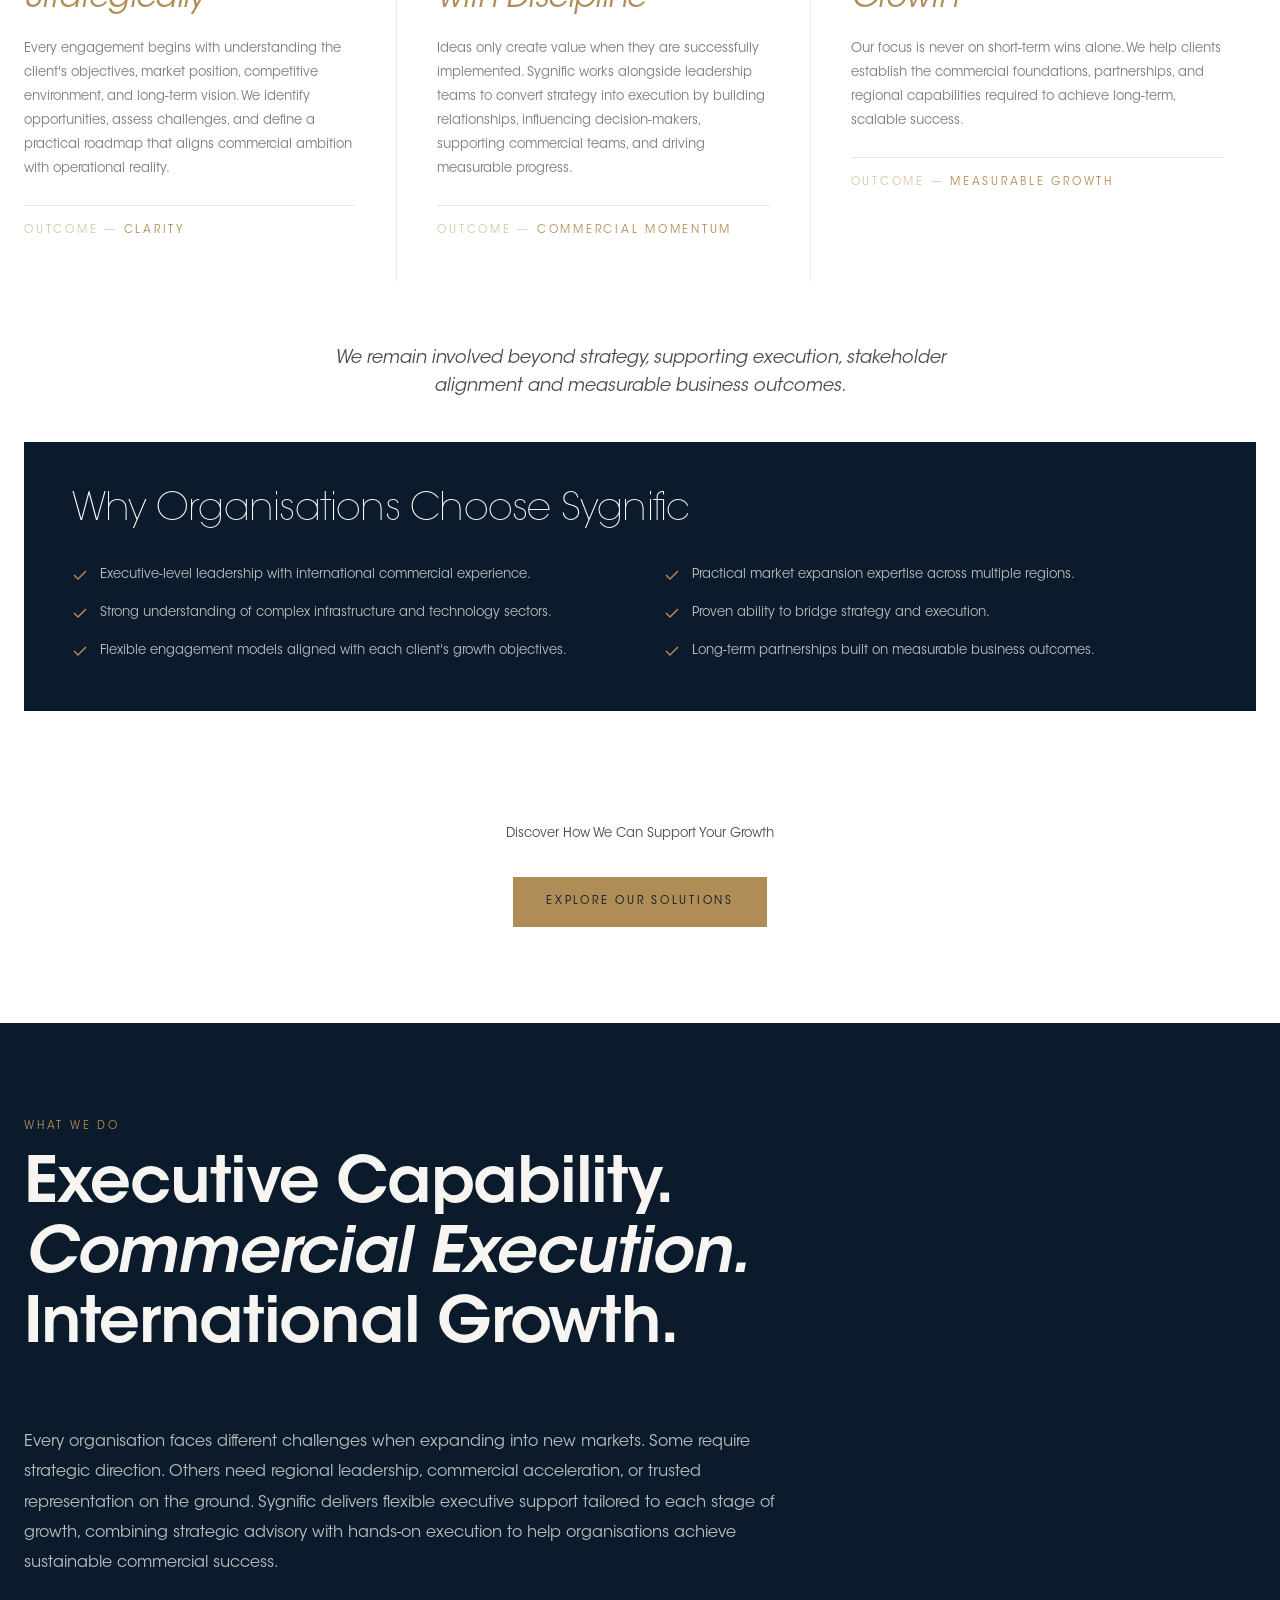
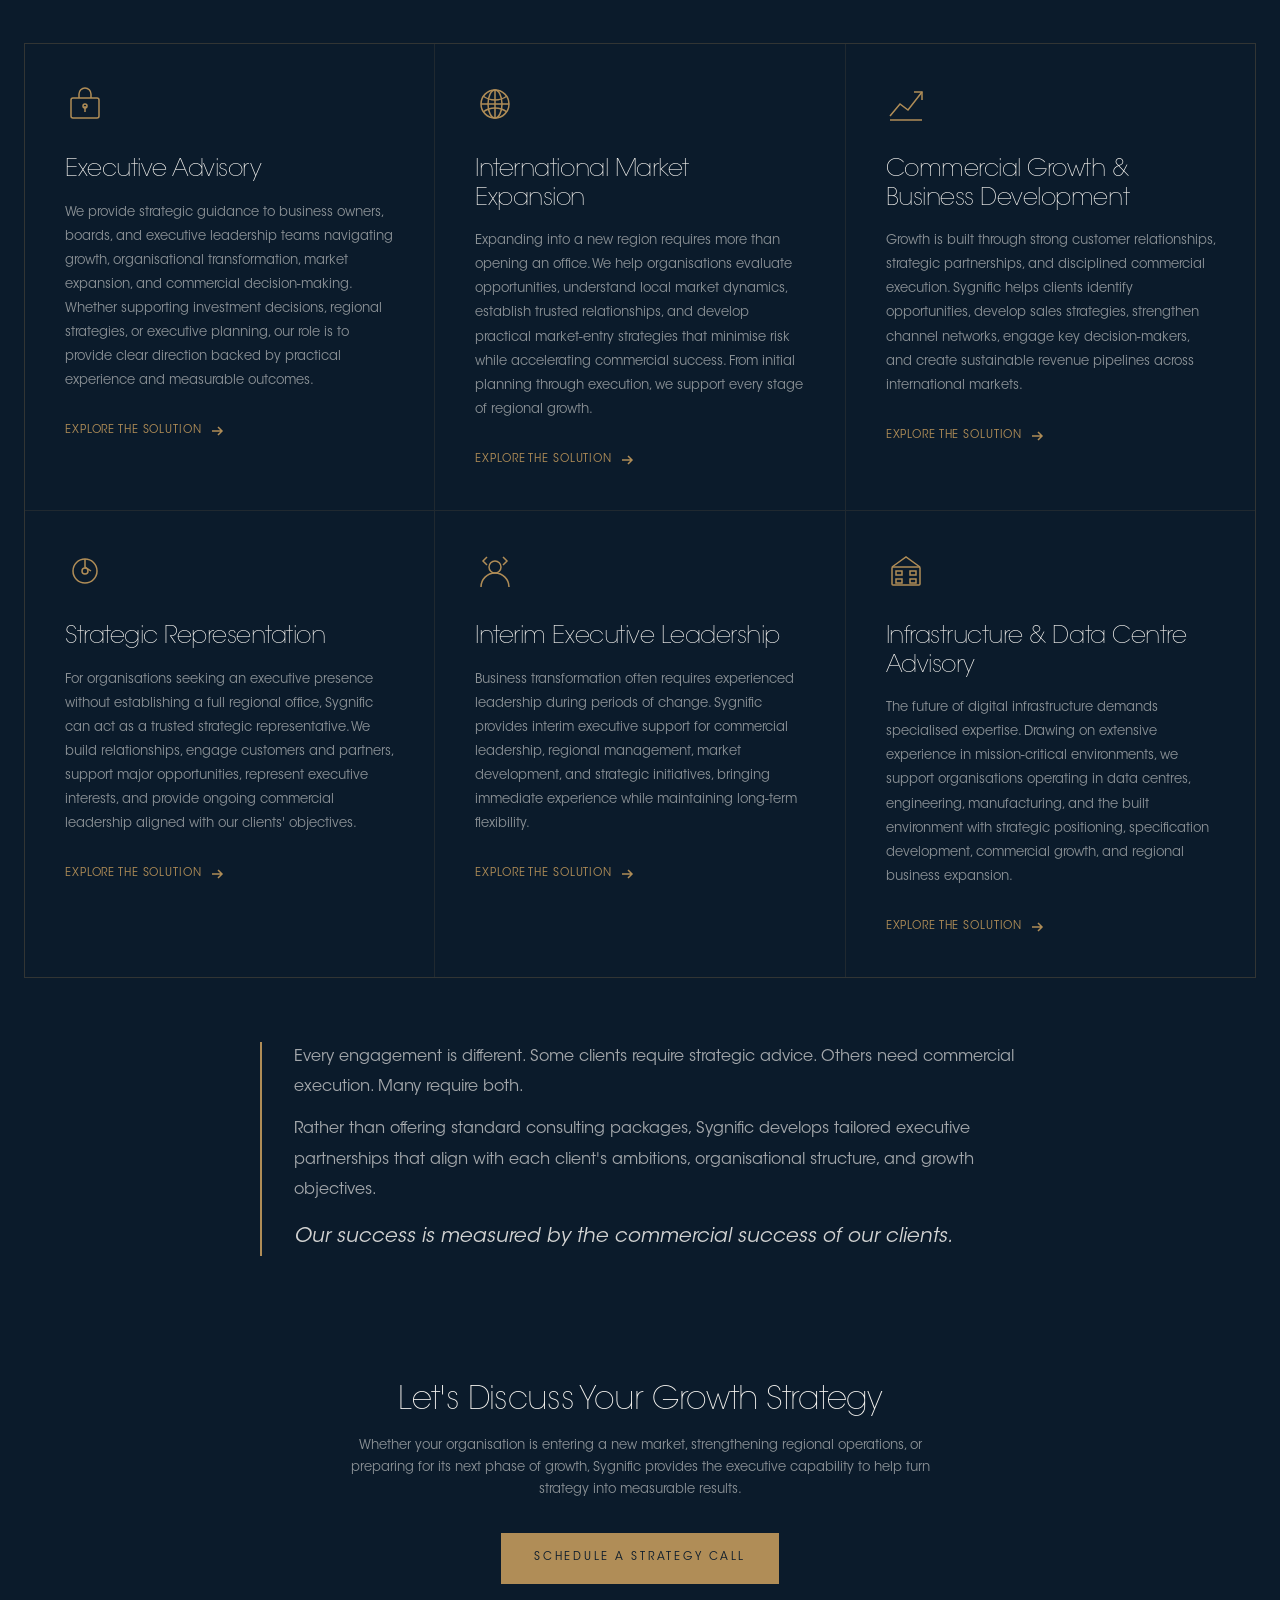
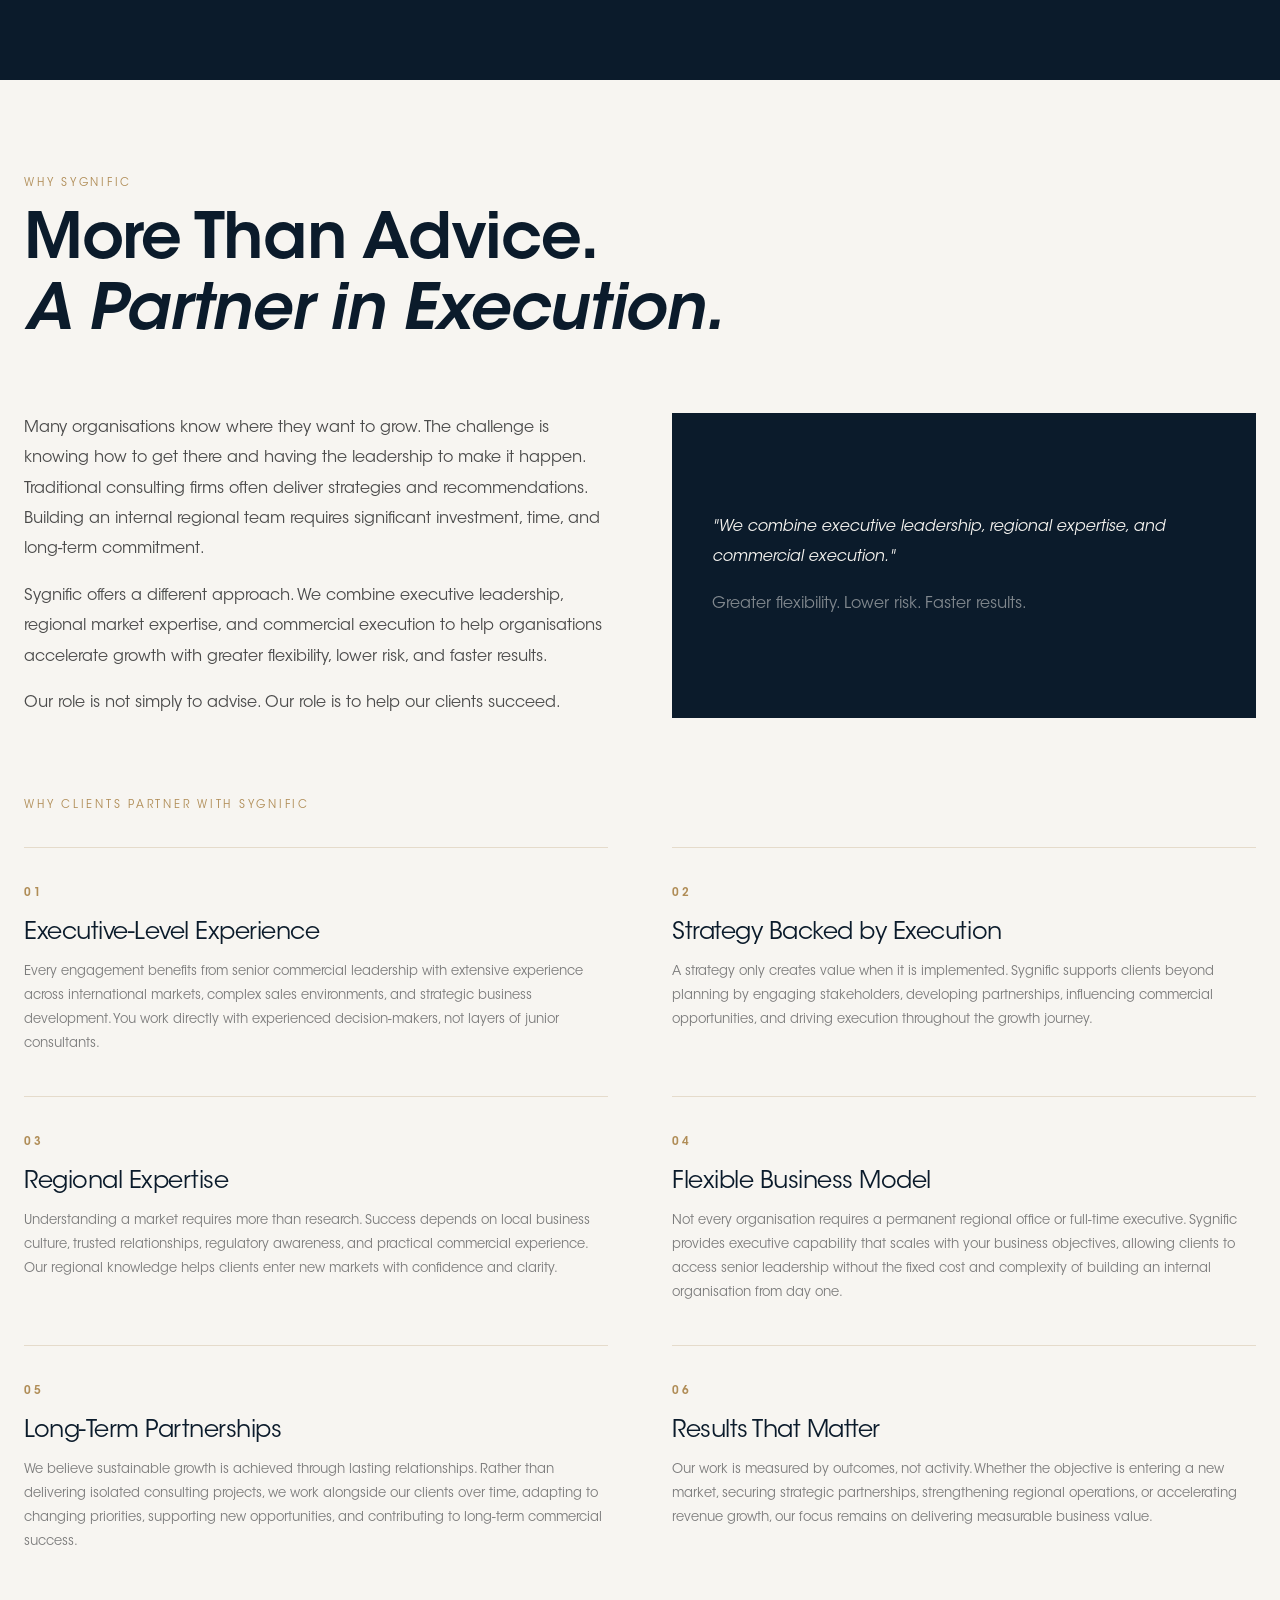
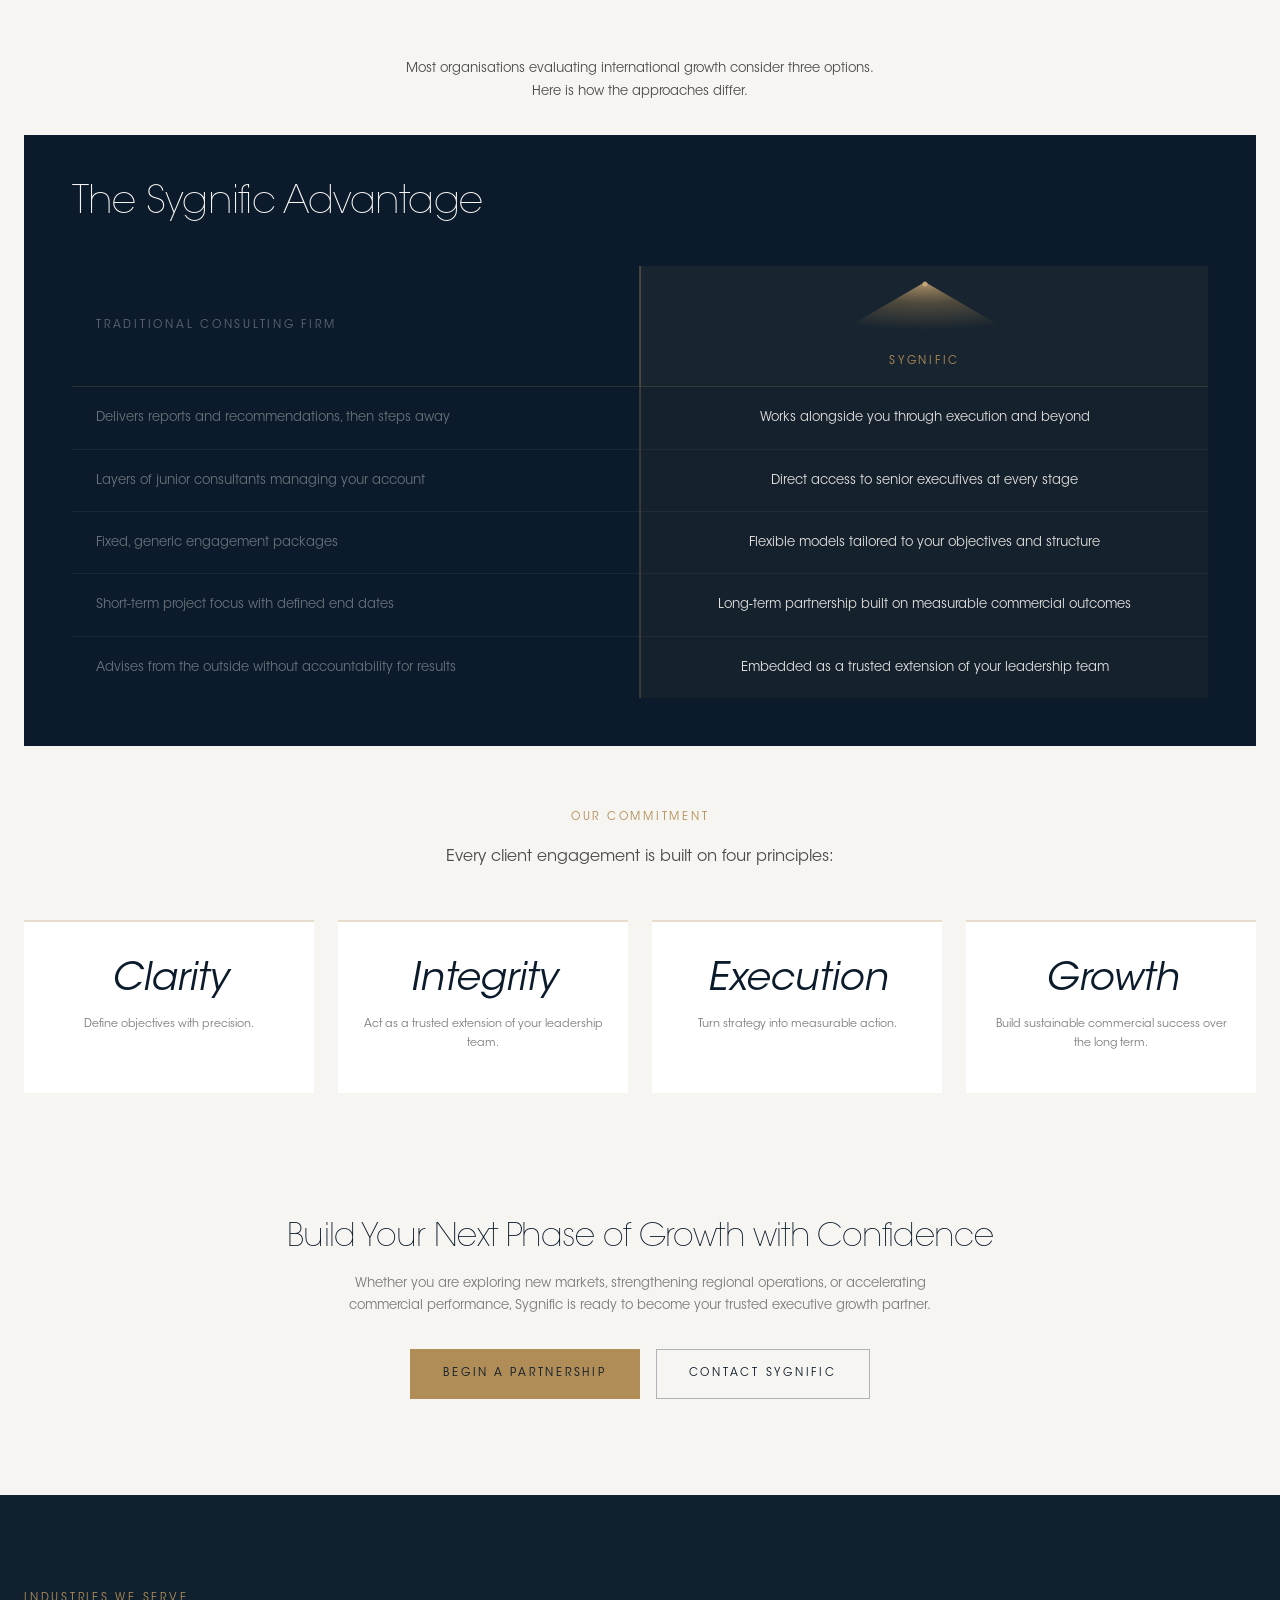
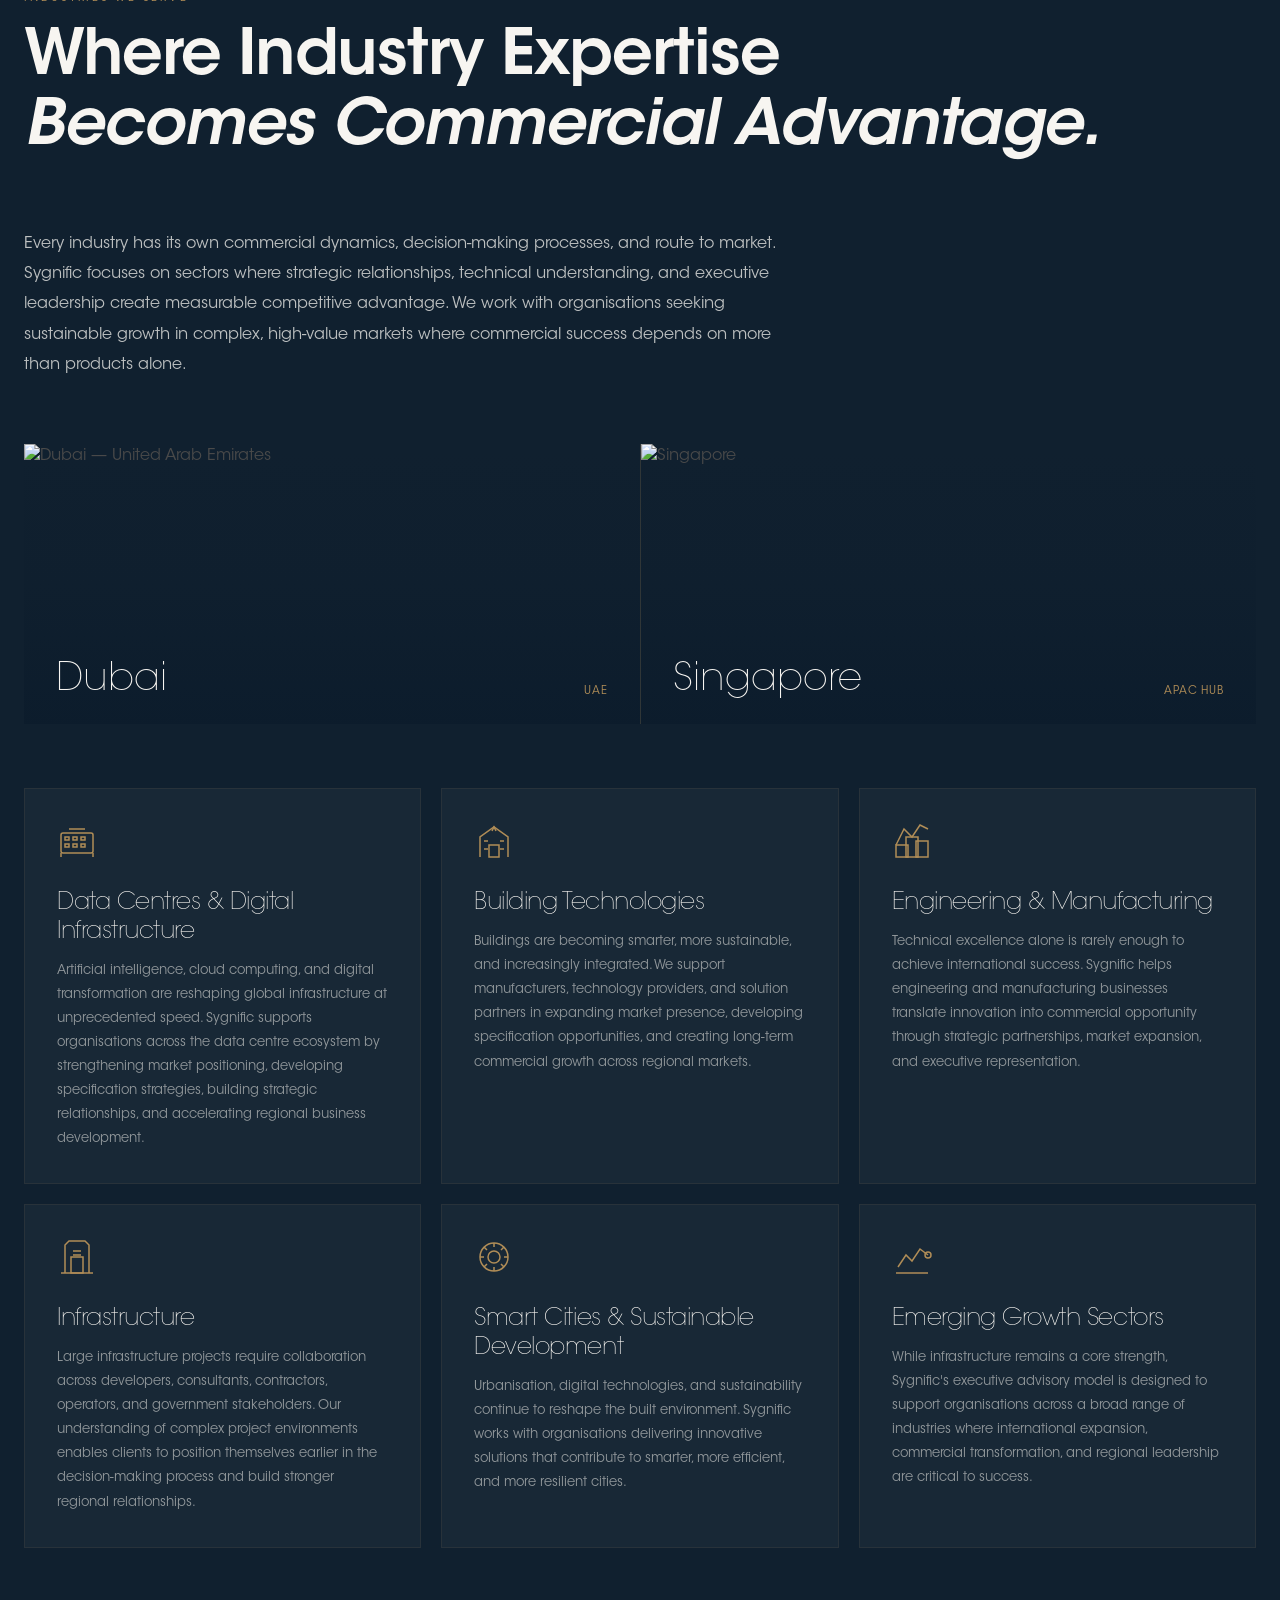
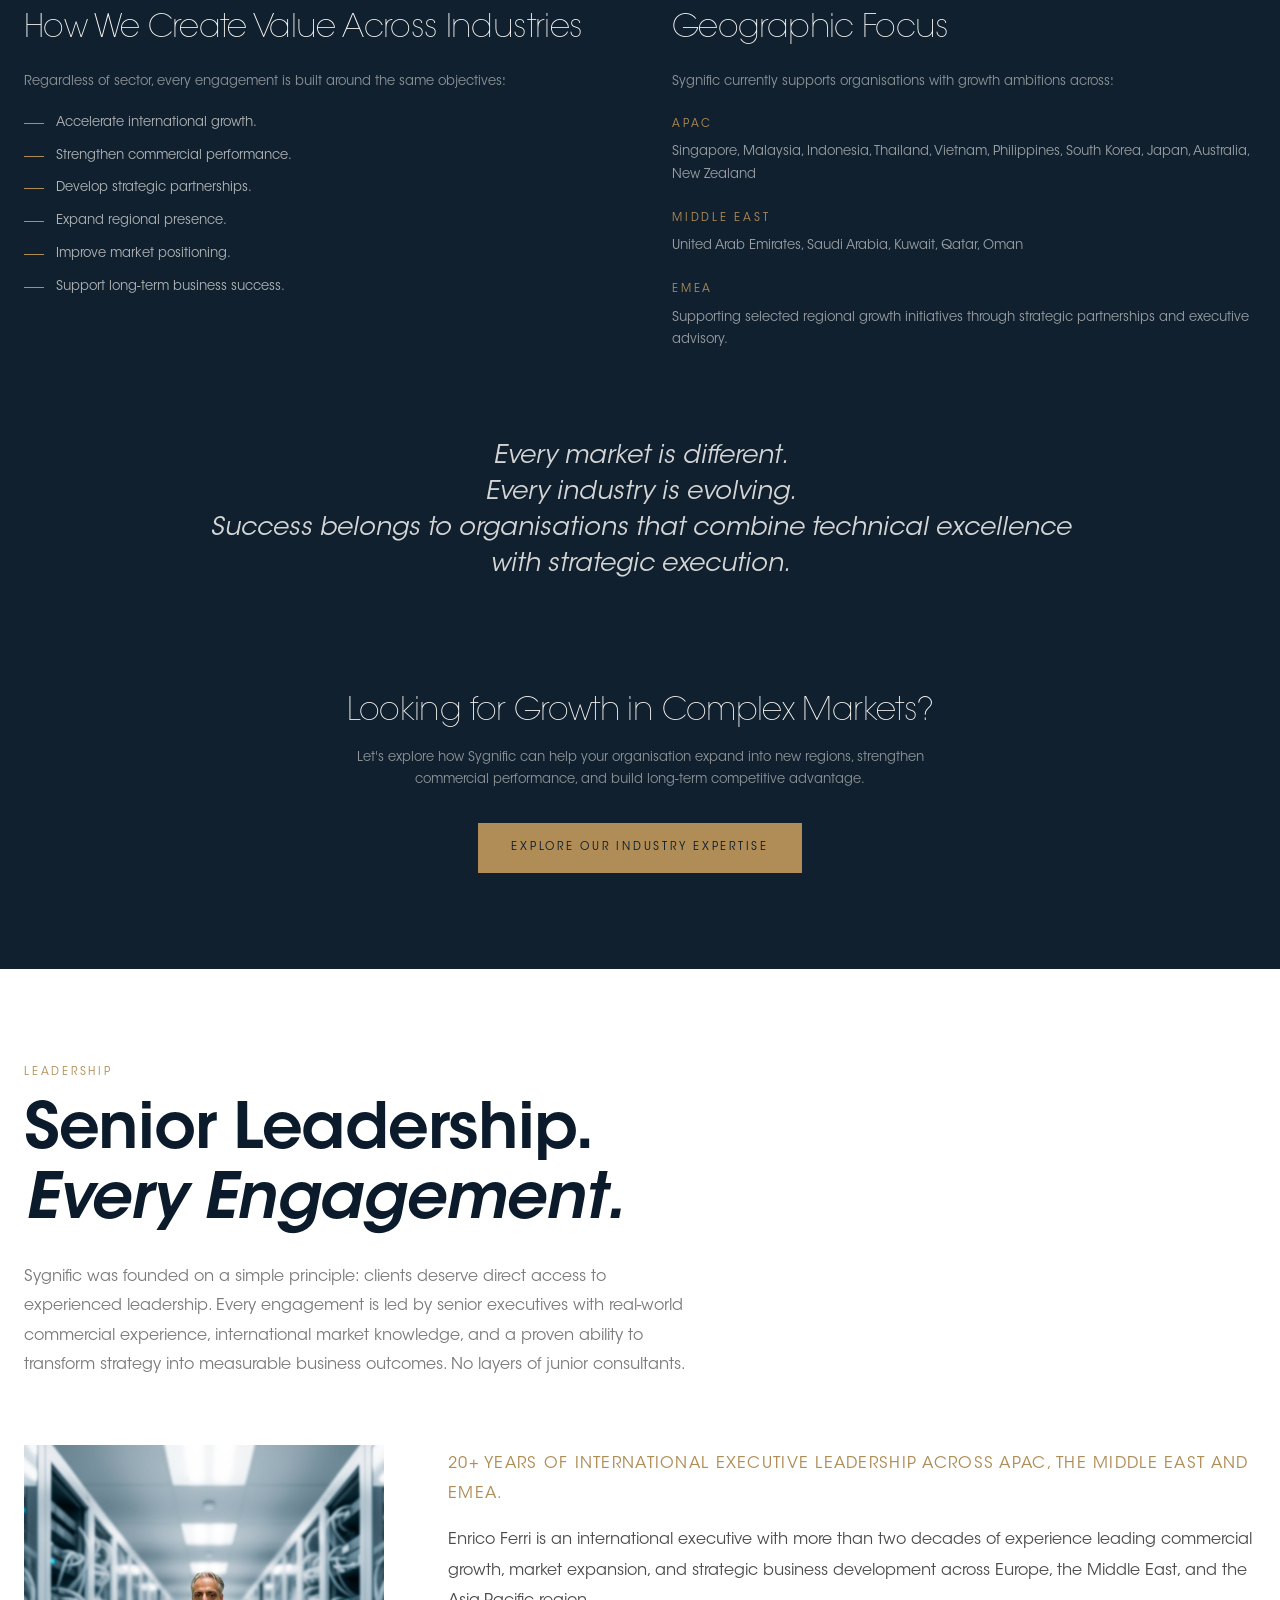
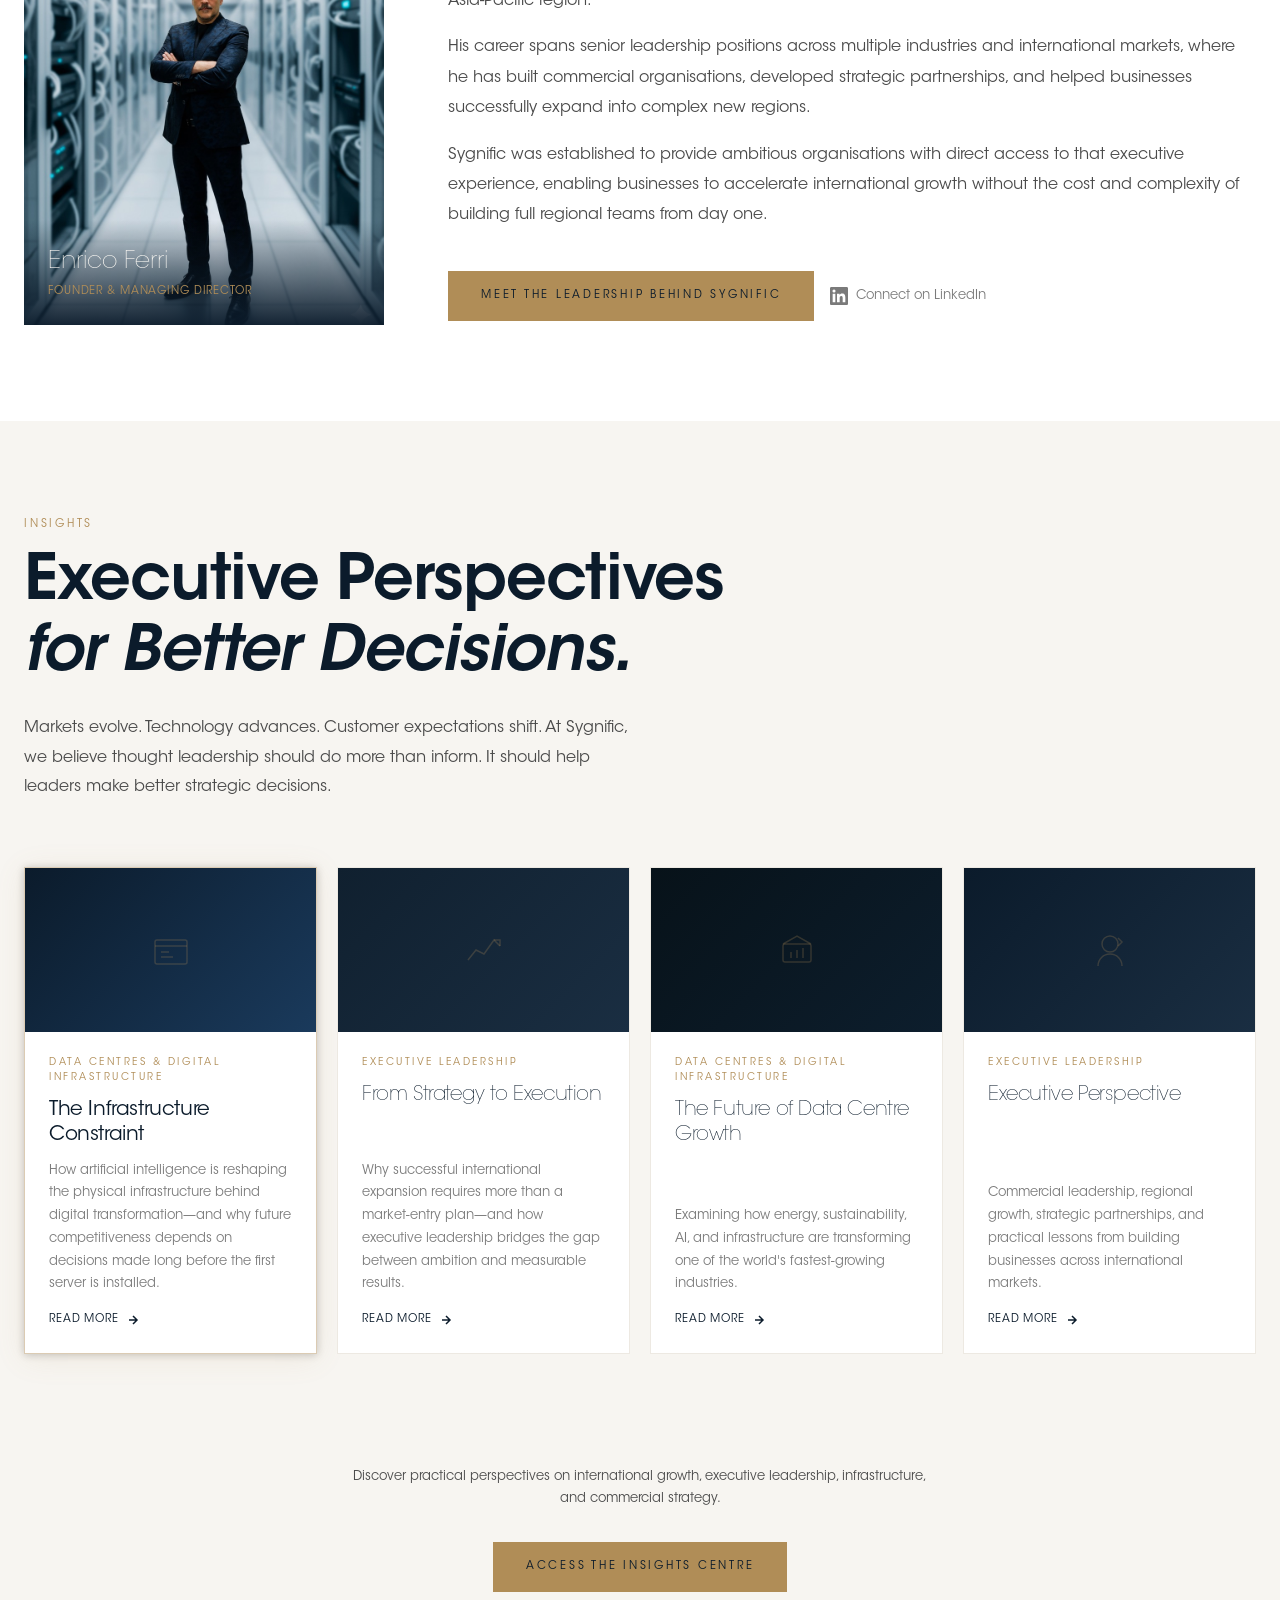
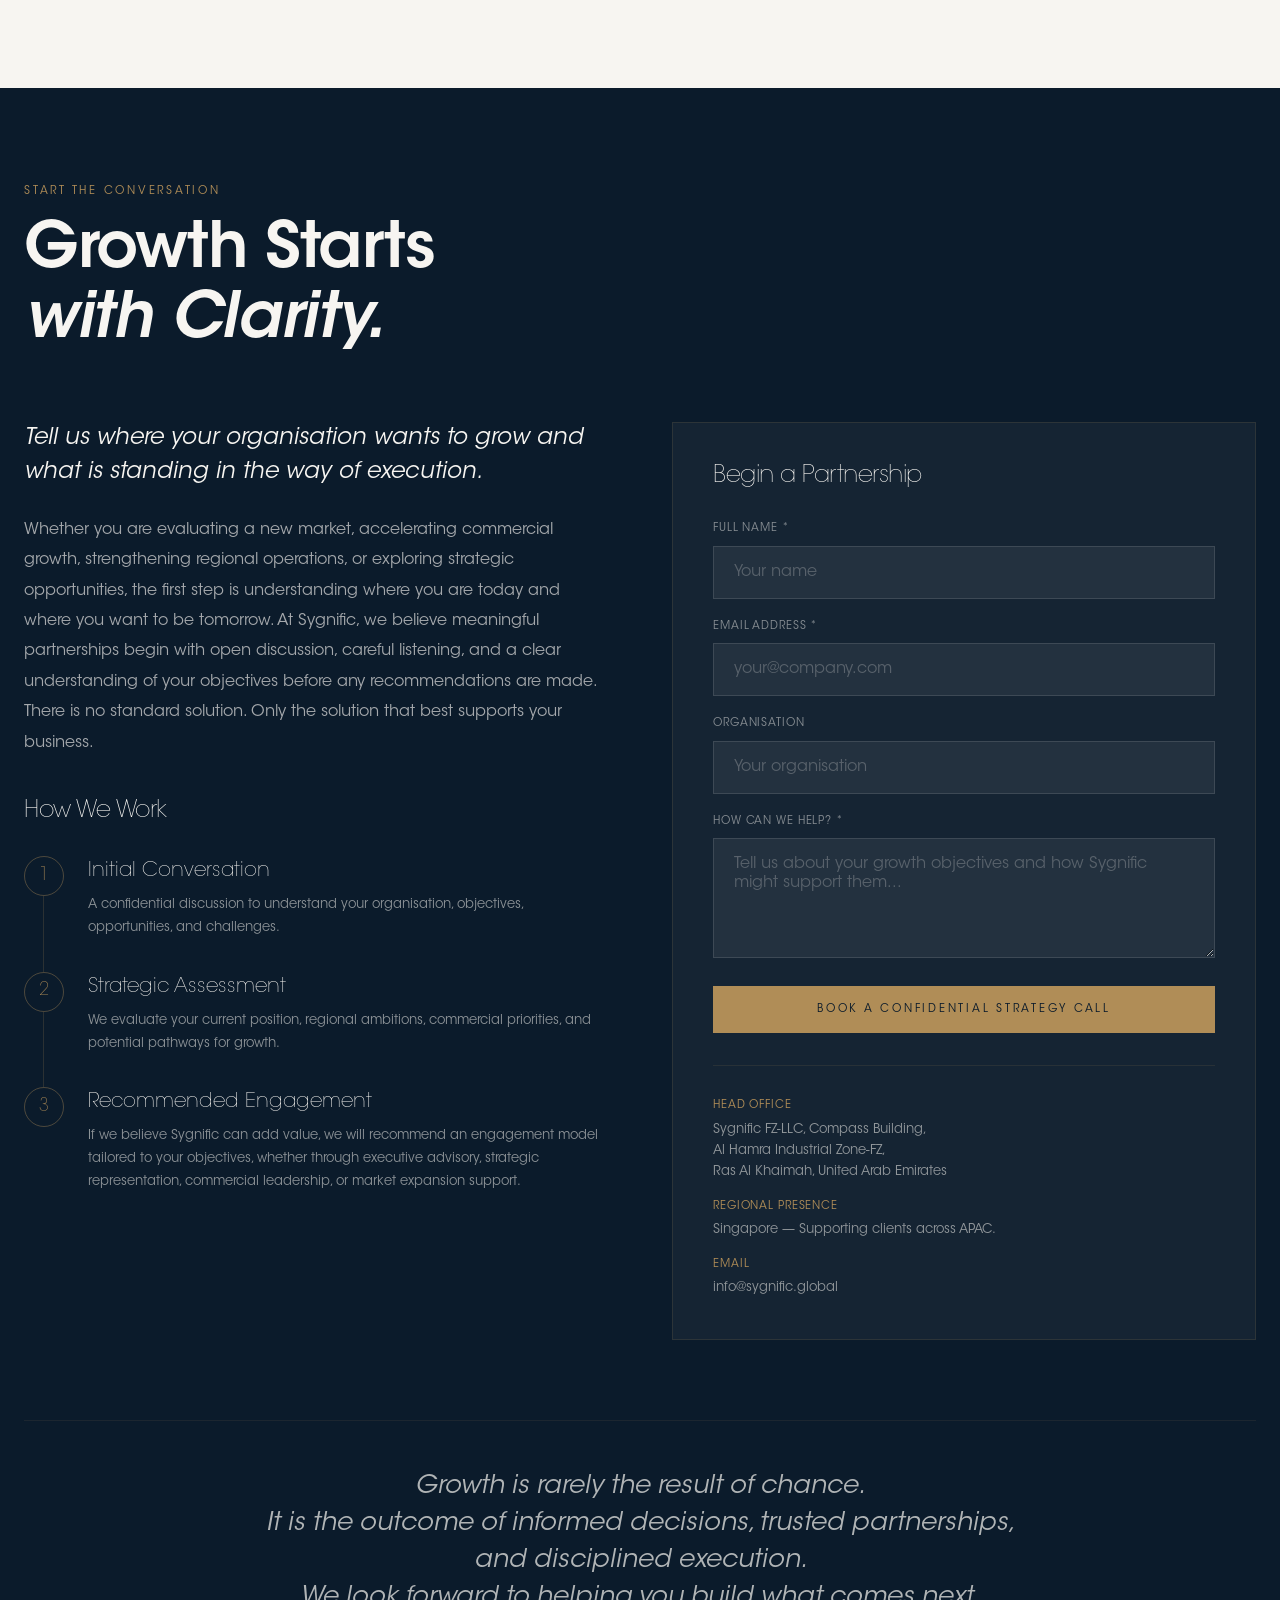
==== commit a573fa62: "feat: launch new SYGNIFIC site (staging)" ====
--- a/index.html
+++ b/index.html
@@ -3,548 +3,3033 @@
 <head>
   <meta charset="UTF-8">
   <meta name="viewport" content="width=device-width, initial-scale=1.0">
-  <meta name="description" content="Sygnific — Executive advisory for those building what comes next. Launching soon.">
-  <title>SYGNIFIC — Launching Soon</title>
-  <link rel="preconnect" href="https://fonts.googleapis.com">
-  <link rel="preconnect" href="https://fonts.gstatic.com" crossorigin>
-  <link href="https://fonts.googleapis.com/css2?family=Cormorant+Garamond:wght@300;400;600&family=Montserrat:wght@300;400;500&display=swap" rel="stylesheet">
+
+  <!-- SEO -->
+  <title>Sygnific.Global | International Growth &amp; Execution Partner — APAC, Middle East, EMEA</title>
+  <meta name="description" content="Sygnific partners with ambitious organisations to accelerate international growth through executive advisory, regional market expansion, commercial leadership, and strategic execution across APAC, EMEA and the Middle East.">
+
+  <!-- Open Graph -->
+  <meta property="og:type"        content="website">
+  <meta property="og:title"       content="Sygnific — International Growth &amp; Execution Partner">
+  <meta property="og:description" content="Driving Growth Across APAC, EMEA &amp; Beyond. Executive advisory and market expansion for ambitious organisations.">
+  <meta property="og:url"         content="https://sygnific.global/">
+  <meta property="og:image"       content="https://sygnific.global/assets/images/og-home.jpg">
+
+  <!-- Favicon -->
+  <link rel="icon" type="image/svg+xml" href="assets/images/favicon.svg">
+
+  <!-- Canonical -->
+  <link rel="canonical" href="https://sygnific.global/">
+
+  <!-- Styles -->
+  <link rel="stylesheet" href="css/style.css">
 
   <style>
-    *, *::before, *::after { margin: 0; padding: 0; box-sizing: border-box; }
-
-    :root {
-      --gold: #C9A227;
-      --navy: #0B1628;
-      --speed: 1000ms;
-    }
-
-    html, body {
-      width: 100%;
-      min-height: 100%;
-      background: var(--navy);
-      font-family: 'Montserrat', sans-serif;
-    }
-
-    .page {
+    /* ============================================================
+       HOME PAGE — Page-specific styles
+       ============================================================ */
+
+    /* ── HERO ─────────────────────────────────────────────────── */
+
+    .hero-apac {
+      color: var(--color-gold);
+      font-weight: var(--font-weight-demi);
+    }
+
+    .hero-emea {
+      color: var(--color-ivory);
+      font-weight: var(--font-weight-demi);
+    }
+
+    .home-hero {
       min-height: 100dvh;
       display: flex;
+      align-items: center;
+      position: relative;
+      overflow: hidden;
+    }
+
+    /* Infrastructure grid overlay */
+    .home-hero::before {
+      content: '';
+      position: absolute;
+      inset: 0;
+      background-image:
+        linear-gradient(rgba(176, 141, 87, 0.025) 1px, transparent 1px),
+        linear-gradient(90deg, rgba(176, 141, 87, 0.025) 1px, transparent 1px);
+      background-size: 72px 72px;
+      pointer-events: none;
+      z-index: 1;
+    }
+
+    .hero-inner {
+      position: relative;
+      z-index: 2;
+      width: 100%;
+      padding-top: calc(var(--header-height) + var(--space-24));
+      padding-bottom: var(--space-32);
+    }
+
+    .hero-eyebrow {
+      display: inline-flex;
+      align-items: center;
+      gap: var(--space-4);
+      font-size: var(--text-xs);
+      font-weight: 500;
+      letter-spacing: var(--tracking-widest);
+      text-transform: uppercase;
+      color: var(--color-gold);
+      margin-bottom: var(--space-8);
+    }
+
+    .hero-eyebrow::before {
+      content: '';
+      display: block;
+      width: 36px;
+      height: 1px;
+      background: var(--color-gold);
+      flex-shrink: 0;
+    }
+
+    .hero-headline {
+      font-family: var(--font-heading);
+      font-size: clamp(2.8rem, 5.5vw, 5.25rem);
+      font-weight: 300;
+      line-height: 1.06;
+      letter-spacing: -0.02em;
+      color: var(--color-ivory);
+      margin-bottom: var(--space-8);
+      max-width: 800px;
+    }
+
+    .hero-headline em {
+      font-style: italic;
+      color: var(--color-gold);
+    }
+
+    .hero-subhead {
+      font-size: clamp(0.9375rem, 1.4vw, 1.0625rem);
+      line-height: 1.85;
+      color: rgba(247, 245, 241, 0.65);
+      max-width: 620px;
+      margin-bottom: var(--space-12);
+    }
+
+    .hero-ctas {
+      display: flex;
+      flex-wrap: wrap;
+      gap: var(--space-4);
+    }
+
+    /* Decorative circle — right side on large screens */
+    .hero-deco {
+      position: absolute;
+      right: 8%;
+      top: 50%;
+      transform: translateY(-50%);
+      width: 360px;
+      height: 360px;
+      border: 1px solid rgba(176, 141, 87, 0.09);
+      border-radius: 50%;
+      pointer-events: none;
+      z-index: 2;
+    }
+
+    .hero-deco::before {
+      content: '';
+      position: absolute;
+      inset: 28px;
+      border: 1px solid rgba(176, 141, 87, 0.05);
+      border-radius: 50%;
+    }
+
+    .hero-deco::after {
+      content: '';
+      position: absolute;
+      inset: 56px;
+      border: 1px solid rgba(176, 141, 87, 0.035);
+      border-radius: 50%;
+    }
+
+    /* Scroll indicator */
+    .hero-scroll {
+      position: absolute;
+      bottom: var(--space-10);
+      left: 50%;
+      transform: translateX(-50%);
+      display: flex;
       flex-direction: column;
-      align-items: stretch;
-    }
-
-    /* ── HEADER ─────────────────────────────────────────── */
-    header {
-      flex: 0 0 auto;
+      align-items: center;
+      gap: var(--space-3);
+      color: rgba(247, 245, 241, 0.25);
+      font-size: 0.625rem;
+      letter-spacing: var(--tracking-widest);
+      text-transform: uppercase;
+      z-index: 2;
+      text-decoration: none;
+    }
+
+    .hero-scroll-line {
+      width: 2px;
+      height: 52px;
+      background: linear-gradient(to bottom, #fff 0%, var(--color-gold) 60%, transparent 100%);
+      opacity: 0.85;
+      animation: scroll-pulse 2.2s ease-in-out infinite;
+      border-radius: 2px;
+    }
+
+    @keyframes scroll-pulse {
+      0%, 100% { opacity: 0.3; transform: scaleY(1); }
+      50% { opacity: 0.7; transform: scaleY(0.75); }
+    }
+
+    /* ── SUPPORTING STATEMENT + VALUE CARDS ───────────────────── */
+
+    .home-support {
+      background: var(--color-ivory);
+      padding-block: var(--space-24);
+    }
+
+    .support-statement {
+      max-width: 820px;
+      margin: 0 auto var(--space-20);
+      text-align: center;
+    }
+
+    .support-statement p {
+      font-size: var(--text-lg);
+      line-height: 1.85;
+      color: var(--color-text);
+      max-width: none;
+      margin-bottom: var(--space-4);
+    }
+
+    .support-statement .support-bold {
+      font-family: var(--font-heading);
+      font-size: clamp(1.75rem, 2.8vw, 3rem);
+      font-weight: 600;
+      color: var(--color-navy);
+      margin-block: var(--space-6);
+      line-height: 1.2;
+      letter-spacing: -0.01em;
+      max-width: none;
+    }
+
+    .support-statement p:last-of-type {
+      margin-bottom: 0;
+    }
+
+    /* Value cards */
+    .value-grid {
+      display: grid;
+      grid-template-columns: repeat(4, 1fr);
+      gap: var(--space-5);
+      margin-bottom: var(--space-20);
+    }
+
+    .value-card {
+      background: var(--color-white);
+      border: 1px solid var(--color-ivory-dark);
+      padding: var(--space-10);
+      transition:
+        border-color var(--transition-base),
+        box-shadow var(--transition-base),
+        transform var(--transition-slow);
+    }
+
+    .value-card:hover {
+      border-color: rgba(176, 141, 87, 0.4);
+      box-shadow: var(--shadow-md);
+      transform: translateY(-3px);
+    }
+
+    .value-icon {
+      width: 44px;
+      height: 44px;
+      color: var(--color-gold);
+      margin-bottom: var(--space-5);
+    }
+
+    .value-title {
+      font-family: var(--font-heading);
+      font-size: var(--text-2xl);
+      font-weight: 300;
+      color: var(--color-navy);
+      margin-bottom: var(--space-3);
+      line-height: 1.2;
+    }
+
+    .value-text {
+      font-size: var(--text-sm);
+      line-height: 1.8;
+      color: var(--color-text-light);
+      max-width: none;
+    }
+
+    .support-closing {
+      text-align: center;
+      font-family: var(--font-heading);
+      font-size: clamp(var(--text-2xl), 2.8vw, var(--text-4xl));
+      font-weight: 300;
+      font-style: italic;
+      color: var(--color-navy);
+      max-width: 920px;
+      margin: 0 auto;
+      line-height: 1.35;
+    }
+
+    /* ── WHO WE ARE ───────────────────────────────────────────── */
+
+    .home-who {
+      background: var(--color-white);
+      padding-block: var(--space-24);
+    }
+
+    .who-intro {
+      max-width: 840px;
+      margin: 0 auto var(--space-20);
+    }
+
+    .who-intro p {
+      font-size: clamp(var(--text-base), 1.2vw, var(--text-lg));
+      line-height: 1.9;
+      color: var(--color-text);
+      max-width: none;
+      margin-bottom: var(--space-5);
+    }
+
+    .who-intro p:last-child {
+      margin-bottom: 0;
+    }
+
+    .approach-grid {
+      display: grid;
+      grid-template-columns: repeat(3, 1fr);
+      gap: var(--space-2);
+      margin-bottom: var(--space-16);
+    }
+
+    .approach-col {
+      padding: var(--space-10) var(--space-8) var(--space-10) 0;
+      position: relative;
+    }
+
+    .approach-col:not(:last-child) {
+      border-right: 1px solid var(--color-ivory-dark);
+      padding-right: var(--space-10);
+      margin-right: var(--space-8);
+    }
+
+    .approach-num {
+      font-family: var(--font-heading);
+      font-size: 7rem;
+      font-weight: 300;
+      line-height: 1;
+      color: rgba(176, 141, 87, 0.15);
+      letter-spacing: -0.04em;
+      margin-bottom: var(--space-1);
+      display: block;
+    }
+
+    .approach-title {
+      font-family: var(--font-heading);
+      font-size: clamp(var(--text-3xl), 2.5vw, var(--text-4xl));
+      font-weight: 300;
+      color: var(--color-navy);
+      margin-bottom: var(--space-5);
+      line-height: 1.1;
+    }
+
+    .approach-title em {
+      color: var(--color-gold);
+      font-style: italic;
+    }
+
+    .approach-text {
+      font-size: var(--text-sm);
+      line-height: 1.85;
+      color: var(--color-text-light);
+      max-width: none;
+    }
+
+    /* Why Choose panel */
+    .why-panel {
+      background: var(--color-navy);
+      padding: var(--space-12);
+      margin-bottom: var(--space-12);
+    }
+
+    .why-panel-title {
+      font-family: var(--font-heading);
+      font-size: clamp(var(--text-3xl), 3vw, var(--text-5xl));
+      font-weight: 300;
+      color: var(--color-ivory);
+      margin-bottom: var(--space-8);
+    }
+
+    .why-checklist {
+      display: grid;
+      grid-template-columns: repeat(2, 1fr);
+      gap: var(--space-4) var(--space-12);
+    }
+
+    .why-item {
+      display: flex;
+      align-items: flex-start;
+      gap: var(--space-3);
+      font-size: var(--text-sm);
+      line-height: 1.7;
+      color: rgba(247, 245, 241, 0.75);
+    }
+
+    .why-check {
+      flex-shrink: 0;
+      width: 16px;
+      height: 16px;
+      color: var(--color-gold);
+      margin-top: 3px;
+    }
+
+    /* ── WHAT WE DO ───────────────────────────────────────────── */
+
+    .home-what {
+      background: var(--color-navy);
+      padding-block: var(--space-24);
+    }
+
+    .cap-grid {
+      display: grid;
+      grid-template-columns: repeat(3, 1fr);
+      gap: 1px;
+      background: rgba(176, 141, 87, 0.12);
+      border: 1px solid rgba(176, 141, 87, 0.12);
+      margin-block: var(--space-16);
+    }
+
+    .cap-card {
+      background: var(--color-navy);
+      padding: var(--space-10) var(--space-10);
+      position: relative;
+      overflow: hidden;
+      transition: background var(--transition-base);
+    }
+
+    .cap-card::after {
+      content: '';
+      position: absolute;
+      top: 0; left: 0; right: 0;
+      height: 2px;
+      background: var(--color-gold);
+      transform: scaleX(0);
+      transform-origin: left;
+      transition: transform var(--transition-slow);
+    }
+
+    .cap-card:hover {
+      background: var(--color-navy-light);
+    }
+
+    .cap-card:hover::after {
+      transform: scaleX(1);
+    }
+
+    .cap-icon {
+      width: 40px;
+      height: 40px;
+      color: var(--color-gold);
+      margin-bottom: var(--space-6);
+    }
+
+    .cap-title {
+      font-family: var(--font-heading);
+      font-size: var(--text-2xl);
+      font-weight: 300;
+      color: var(--color-ivory);
+      margin-bottom: var(--space-4);
+      line-height: 1.2;
+    }
+
+    .cap-text {
+      font-size: var(--text-sm);
+      line-height: 1.85;
+      color: rgba(247, 245, 241, 0.55);
+      max-width: none;
+      margin-bottom: var(--space-6);
+    }
+
+    .cap-link {
+      font-size: var(--text-xs);
+      font-weight: 500;
+      letter-spacing: var(--tracking-wide);
+      text-transform: uppercase;
+      color: var(--color-gold);
+      display: inline-flex;
+      align-items: center;
+      gap: var(--space-2);
+      transition: gap var(--transition-base), opacity var(--transition-base);
+    }
+
+    .cap-link:hover {
+      gap: var(--space-3);
+      opacity: 0.8;
+    }
+
+    .cap-link svg {
+      width: 14px;
+      height: 14px;
+      flex-shrink: 0;
+    }
+
+    .philosophy-block {
+      border-left: 2px solid var(--color-gold);
+      padding-left: var(--space-8);
+      max-width: 760px;
+      margin: 0 auto var(--space-16);
+    }
+
+    .philosophy-block p {
+      color: rgba(247, 245, 241, 0.65);
+      font-size: var(--text-base);
+      line-height: 1.9;
+      max-width: none;
+      margin-bottom: var(--space-3);
+    }
+
+    .philosophy-block p:last-child {
+      margin-bottom: 0;
+      color: rgba(247, 245, 241, 0.85);
+      font-style: italic;
+      font-family: var(--font-heading);
+      font-size: var(--text-xl);
+    }
+
+    /* ── WHY SYGNIFIC ─────────────────────────────────────────── */
+
+    .home-why {
+      background: var(--color-ivory);
+      padding-block: var(--space-24);
+    }
+
+    .why-intro-grid {
+      display: grid;
+      grid-template-columns: 1fr 1fr;
+      gap: var(--space-16);
+      margin-bottom: var(--space-20);
+      align-items: start;
+    }
+
+    .why-intro-grid p {
+      font-size: var(--text-base);
+      line-height: 1.9;
+      max-width: none;
+      margin-bottom: var(--space-4);
+    }
+
+    .why-intro-grid p:last-child {
+      margin-bottom: 0;
+    }
+
+    .why-accent-block {
+      background: var(--color-navy);
+      padding: var(--space-10);
+      align-self: stretch;
+      display: flex;
+      flex-direction: column;
+      justify-content: center;
+    }
+
+    .why-accent-quote {
+      font-family: var(--font-heading);
+      font-size: clamp(var(--text-3xl), 3vw, var(--text-5xl));
+      font-weight: 300;
+      font-style: italic;
+      color: var(--color-ivory);
+      line-height: 1.2;
+      margin-bottom: var(--space-6);
+    }
+
+    .why-accent-sub {
+      font-size: var(--text-sm);
+      color: rgba(247, 245, 241, 0.5);
+      line-height: 1.7;
+      max-width: none;
+    }
+
+    .benefit-grid {
+      display: grid;
+      grid-template-columns: repeat(2, 1fr);
+      column-gap: var(--space-16);
+      row-gap: 0;
+      margin-bottom: var(--space-16);
+    }
+
+    .benefit-card {
+      padding: var(--space-10) 0;
+      border-top: 1px solid rgba(176, 141, 87, 0.25);
+    }
+
+    .benefit-num {
+      font-family: var(--font-body);
+      font-size: var(--text-xs);
+      font-weight: 600;
+      color: var(--color-gold);
+      letter-spacing: var(--tracking-widest);
+      line-height: 1;
+      margin-bottom: var(--space-5);
+    }
+
+    .benefit-title {
+      font-family: var(--font-heading);
+      font-size: clamp(var(--text-xl), 2vw, var(--text-2xl));
+      font-weight: 400;
+      color: var(--color-navy);
+      margin-bottom: var(--space-3);
+      line-height: 1.2;
+    }
+
+    .benefit-text {
+      font-size: var(--text-sm);
+      line-height: 1.85;
+      color: var(--color-text-light);
+      max-width: none;
+    }
+
+    /* Comparison table */
+    .compare-wrap {
+      background: var(--color-navy);
+      padding: var(--space-12);
+      margin-bottom: var(--space-16);
+    }
+
+    .compare-title {
+      font-family: var(--font-heading);
+      font-size: clamp(var(--text-3xl), 3vw, var(--text-5xl));
+      font-weight: 300;
+      color: var(--color-ivory);
+      margin-bottom: var(--space-10);
+    }
+
+    .compare-table {
+      width: 100%;
+      border-collapse: collapse;
+    }
+
+    .compare-table thead th {
+      font-size: var(--text-xs);
+      font-weight: 500;
+      letter-spacing: var(--tracking-widest);
+      text-transform: uppercase;
+      padding: var(--space-4) var(--space-6);
+      text-align: left;
+      border-bottom: 1px solid rgba(176, 141, 87, 0.2);
+    }
+
+    .compare-table thead th:first-child {
+      color: rgba(247, 245, 241, 0.35);
+    }
+
+    .compare-table thead th:last-child {
+      color: var(--color-gold);
+      text-align: center;
+    }
+
+    .cone-col {
+      display: flex;
+      flex-direction: column;
+      align-items: center;
+      gap: var(--space-2);
+    }
+
+    .compare-cone {
+      display: block;
+      width: 100%;
+      max-width: 220px;
+      height: 64px;
+      overflow: visible;
+      animation: cone-pulse 3s ease-in-out infinite;
+    }
+
+    @keyframes cone-pulse {
+      0%, 100% { opacity: 0.65; }
+      50%       { opacity: 1; }
+    }
+
+    .compare-table td {
+      padding: var(--space-5) var(--space-6);
+      font-size: var(--text-sm);
+      line-height: 1.65;
+      border-top: 1px solid rgba(247, 245, 241, 0.05);
+      vertical-align: top;
+    }
+
+    .compare-table td:first-child {
+      color: rgba(247, 245, 241, 0.4);
+      width: 50%;
+    }
+
+    .compare-table td:last-child {
+      color: rgba(247, 245, 241, 0.85);
+      background: rgba(176, 141, 87, 0.06);
+      text-align: center;
+    }
+
+    /* Commitment block */
+    .commitment-intro {
+      text-align: center;
+      max-width: 640px;
+      margin: 0 auto var(--space-12);
+    }
+
+    .commitment-grid {
+      display: grid;
+      grid-template-columns: repeat(4, 1fr);
+      gap: var(--space-6);
+      margin-bottom: var(--space-16);
+    }
+
+    .commitment-item {
+      text-align: center;
+      padding: var(--space-10) var(--space-6);
+      background: var(--color-white);
+      border-top: 2px solid rgba(176, 141, 87, 0.3);
+      transition: opacity 500ms var(--ease-out), transform 500ms var(--ease-out), background 0.35s ease, border-color 0.35s ease;
+    }
+
+    .commitment-item:hover {
+      background: var(--color-navy);
+      border-top-color: var(--color-gold);
+    }
+
+    .commitment-item:hover .commitment-word {
+      color: #fff;
+    }
+
+    .commitment-item:hover .commitment-def {
+      color: rgba(255, 255, 255, 0.72);
+    }
+
+    .commitment-word {
+      font-family: var(--font-heading);
+      font-size: clamp(var(--text-3xl), 3vw, var(--text-5xl));
+      font-weight: 300;
+      font-style: italic;
+      color: var(--color-navy);
+      margin-bottom: var(--space-4);
+      line-height: 1;
+      transition: color 0.35s ease;
+    }
+
+    .commitment-def {
+      font-size: var(--text-xs);
+      line-height: 1.7;
+      color: var(--color-text-light);
+      max-width: none;
+      transition: color 0.35s ease;
+    }
+
+    /* ── INDUSTRIES ───────────────────────────────────────────── */
+
+    .home-industries {
+      background: var(--color-navy-light);
+      padding-block: var(--space-24);
+    }
+
+    .industry-grid {
+      display: grid;
+      grid-template-columns: repeat(3, 1fr);
+      gap: var(--space-5);
+      margin-block: var(--space-16);
+    }
+
+    .industry-card {
+      background: rgba(255, 255, 255, 0.035);
+      border: 1px solid rgba(176, 141, 87, 0.1);
+      padding: var(--space-8);
+      transition: background var(--transition-base), border-color var(--transition-base);
+    }
+
+    .industry-card:hover {
+      background: rgba(255, 255, 255, 0.065);
+      border-color: rgba(176, 141, 87, 0.28);
+    }
+
+    .industry-icon {
+      width: 40px;
+      height: 40px;
+      color: var(--color-gold);
+      margin-bottom: var(--space-5);
+    }
+
+    .industry-title {
+      font-family: var(--font-heading);
+      font-size: var(--text-2xl);
+      font-weight: 300;
+      color: var(--color-ivory);
+      margin-bottom: var(--space-3);
+      line-height: 1.2;
+    }
+
+    .industry-text {
+      font-size: var(--text-sm);
+      line-height: 1.85;
+      color: rgba(247, 245, 241, 0.55);
+      max-width: none;
+    }
+
+    /* Industry value + geo split */
+    .industry-split {
+      display: grid;
+      grid-template-columns: 1fr 1fr;
+      gap: var(--space-16);
+      margin-bottom: var(--space-16);
+      align-items: start;
+    }
+
+    .value-list-block h3 {
+      font-family: var(--font-heading);
+      font-size: var(--text-3xl);
+      font-weight: 300;
+      color: var(--color-ivory);
+      margin-bottom: var(--space-6);
+    }
+
+    .value-list {
+      display: flex;
+      flex-direction: column;
+      gap: var(--space-3);
+    }
+
+    .value-list-item {
       display: flex;
       align-items: center;
-      justify-content: space-between;
-      padding: 20px 48px;
-      background: var(--navy);
-      border-bottom: 1px solid rgba(201,162,39,0.18);
-    }
-
-    .logo-badge {
+      gap: var(--space-3);
+      font-size: var(--text-sm);
+      color: rgba(247, 245, 241, 0.7);
+      line-height: 1.6;
+    }
+
+    .value-list-item::before {
+      content: '';
+      flex-shrink: 0;
+      width: 20px;
+      height: 1px;
+      background: var(--color-gold);
+    }
+
+    .geo-block h3 {
+      font-family: var(--font-heading);
+      font-size: var(--text-3xl);
+      font-weight: 300;
+      color: var(--color-ivory);
+      margin-bottom: var(--space-6);
+    }
+
+    .geo-region {
+      margin-bottom: var(--space-6);
+    }
+
+    .geo-region-label {
+      font-size: var(--text-xs);
+      font-weight: 500;
+      letter-spacing: var(--tracking-widest);
+      text-transform: uppercase;
+      color: var(--color-gold);
+      margin-bottom: var(--space-2);
+    }
+
+    .geo-region-countries {
+      font-size: var(--text-sm);
+      line-height: 1.75;
+      color: rgba(247, 245, 241, 0.6);
+    }
+
+    .industry-closing {
+      font-family: var(--font-heading);
+      font-size: clamp(var(--text-xl), 2vw, var(--text-3xl));
+      font-weight: 300;
+      font-style: italic;
+      color: rgba(247, 245, 241, 0.85);
+      text-align: center;
+      max-width: 900px;
+      margin: 0 auto var(--space-12);
+      line-height: 1.4;
+      text-wrap: balance;
+    }
+
+    /* ── LEADERSHIP TEASER ────────────────────────────────────── */
+
+    .home-leadership {
+      background: var(--color-white);
+      padding-block: var(--space-24);
+    }
+
+    .leadership-grid {
+      display: grid;
+      grid-template-columns: 360px 1fr;
+      gap: var(--space-16);
+      align-items: center;
+      margin-top: var(--space-12);
+    }
+
+    .leader-photo {
+      aspect-ratio: 3/4;
+      background: var(--color-navy-mid);
       display: flex;
-      align-items: center;
-      gap: 32px;
-    }
-
-    .logo-badge img {
-      height: 130px;
-      width: auto;
-      display: block;
-      filter: brightness(0) invert(1);
-    }
-
-    .slide-counter {
-      font-family: 'Cormorant Garamond', serif;
-      font-size: 15px;
+      align-items: flex-end;
+      justify-content: center;
+      position: relative;
+      overflow: hidden;
+    }
+
+    .leader-img {
+      position: absolute;
+      inset: 0;
+      width: 100%;
+      height: 100%;
+      object-fit: cover;
+      object-position: center top;
+    }
+
+    .leader-caption {
+      position: absolute;
+      bottom: 0; left: 0; right: 0;
+      padding: var(--space-6);
+      background: linear-gradient(to top, rgba(11,27,43,0.95) 0%, transparent 100%);
+    }
+
+    .leader-name {
+      font-family: var(--font-heading);
+      font-size: var(--text-2xl);
       font-weight: 300;
-      color: rgba(245,243,238,0.4);
-      letter-spacing: 0.15em;
-    }
-
-    .slide-counter em {
-      font-style: normal;
-      color: var(--gold);
-      font-size: 20px;
-    }
-
-    /* ── COMING SOON BANNER ──────────────────────────────── */
-    .coming-soon {
-      flex: 0 0 auto;
-      text-align: center;
-      padding: 36px 24px 28px;
-    }
-
-    .coming-soon-label {
-      font-family: 'Montserrat', sans-serif;
-      font-size: 11px;
-      font-weight: 400;
-      letter-spacing: 0.55em;
+      color: var(--color-ivory);
+      margin-bottom: var(--space-1);
+    }
+
+    .leader-role {
+      font-size: var(--text-xs);
+      letter-spacing: var(--tracking-wide);
       text-transform: uppercase;
-      color: var(--gold);
-      margin-bottom: 10px;
-      display: block;
-    }
-
-    .coming-soon h1 {
-      font-family: 'Cormorant Garamond', serif;
-      font-size: clamp(48px, 8vw, 96px);
-      font-weight: 300;
-      letter-spacing: 0.12em;
-      color: #F5F3EE;
-      line-height: 1;
-      text-transform: uppercase;
-    }
-
-    .coming-soon h1 em {
-      font-style: italic;
-      color: var(--gold);
-      font-weight: 300;
-    }
-
-    .coming-soon-rule {
+      color: var(--color-gold);
+    }
+
+    .leader-bio p {
+      font-size: var(--text-base);
+      line-height: 1.9;
+      max-width: none;
+      margin-bottom: var(--space-4);
+    }
+
+    /* ── INSIGHTS ─────────────────────────────────────────────── */
+
+    .home-insights {
+      background: var(--color-ivory);
+      padding-block: var(--space-24);
+    }
+
+    .insights-grid {
+      display: grid;
+      grid-template-columns: repeat(4, 1fr);
+      gap: var(--space-5);
+      margin-block: var(--space-12);
+    }
+
+    .insight-card {
+      background: var(--color-white);
+      border: 1px solid var(--color-ivory-dark);
+      display: flex;
+      flex-direction: column;
+      transition: border-color var(--transition-base), box-shadow var(--transition-base), transform var(--transition-slow);
+      text-decoration: none;
+      color: inherit;
+    }
+
+    .insight-card:hover {
+      border-color: rgba(176, 141, 87, 0.3);
+      box-shadow: var(--shadow-md);
+      transform: translateY(-4px);
+    }
+
+    .insight-img {
+      aspect-ratio: 16/9;
+      background: var(--color-navy-mid);
+      overflow: hidden;
+      position: relative;
+    }
+
+    .insight-img-placeholder {
+      position: absolute;
+      inset: 0;
       display: flex;
       align-items: center;
       justify-content: center;
-      gap: 16px;
-      margin-top: 16px;
-    }
-
-    .coming-soon-rule::before,
-    .coming-soon-rule::after {
-      content: '';
-      height: 1px;
-      width: 80px;
-      background: linear-gradient(to right, transparent, rgba(201,162,39,0.5));
-    }
-
-    .coming-soon-rule::after {
-      background: linear-gradient(to left, transparent, rgba(201,162,39,0.5));
-    }
-
-    .coming-soon-rule span {
-      font-size: 9px;
-      letter-spacing: 0.4em;
-      text-transform: uppercase;
-      color: rgba(201,162,39,0.6);
-    }
-
-    .launching-label {
-      font-family: 'Montserrat', sans-serif;
-      font-size: 11px;
-      font-weight: 300;
-      letter-spacing: 0.4em;
-      text-transform: uppercase;
-      color: rgba(245,243,238,0.45);
-      margin-top: 14px;
-      display: block;
-    }
-
-    /* ── SERVICES STRIP ─────────────────────────────────── */
-    .services-strip {
-      flex: 0 0 auto;
-      text-align: center;
-      padding: 36px 24px 40px;
+    }
+
+    .insight-img-placeholder svg {
+      width: 40px;
+      height: 40px;
+      color: rgba(176, 141, 87, 0.25);
+    }
+
+    .insight-body {
+      padding: var(--space-6);
+      flex: 1;
       display: flex;
       flex-direction: column;
+    }
+
+    .insight-tag {
+      font-size: 0.625rem;
+      font-weight: 500;
+      letter-spacing: var(--tracking-widest);
+      text-transform: uppercase;
+      color: var(--color-gold);
+      margin-bottom: var(--space-3);
+    }
+
+    .insight-title {
+      font-family: var(--font-heading);
+      font-size: var(--text-xl);
+      font-weight: 300;
+      color: var(--color-navy);
+      line-height: 1.25;
+      margin-bottom: var(--space-3);
+      flex: 1;
+    }
+
+    .insight-excerpt {
+      font-size: var(--text-sm);
+      line-height: 1.75;
+      color: var(--color-text-light);
+      max-width: none;
+      margin-bottom: var(--space-4);
+    }
+
+    .insight-read-more {
+      font-size: var(--text-xs);
+      font-weight: 500;
+      letter-spacing: var(--tracking-wide);
+      text-transform: uppercase;
+      color: var(--color-navy);
+      display: inline-flex;
       align-items: center;
+      gap: var(--space-2);
+      transition: color var(--transition-base), gap var(--transition-base);
+    }
+
+    .insight-card:hover .insight-read-more {
+      color: var(--color-gold);
+      gap: var(--space-3);
+    }
+
+    /* ── CONTACT / START CONVERSATION ─────────────────────────── */
+
+    .home-contact {
+      background: var(--color-navy);
+      padding-block: var(--space-24);
+    }
+
+    .contact-grid {
+      display: grid;
+      grid-template-columns: 1fr 1fr;
+      gap: var(--space-16);
+      margin-top: var(--space-12);
+    }
+
+    .contact-intro {
+      font-size: var(--text-base);
+      line-height: 1.9;
+      color: rgba(247, 245, 241, 0.65);
+      max-width: none;
+      margin-bottom: var(--space-10);
+    }
+
+    .process-steps {
+      display: flex;
+      flex-direction: column;
       gap: 0;
+      margin-bottom: var(--space-10);
+    }
+
+    .process-step {
+      display: flex;
+      gap: var(--space-6);
+      padding-bottom: var(--space-8);
       position: relative;
     }
 
-    .services-strip::before {
+    .process-step:not(:last-child)::after {
       content: '';
-      display: block;
-      width: 240px;
-      height: 1px;
-      background: linear-gradient(to right, transparent, rgba(201,162,39,0.45), transparent);
-      margin-bottom: 32px;
-    }
-
-    /* three services in a horizontal row */
-    .services-row {
+      position: absolute;
+      left: 19px;
+      top: 40px;
+      bottom: 0;
+      width: 1px;
+      background: rgba(176, 141, 87, 0.2);
+    }
+
+    .step-num {
+      flex-shrink: 0;
+      width: 40px;
+      height: 40px;
+      border: 1px solid rgba(176, 141, 87, 0.4);
+      border-radius: 50%;
       display: flex;
       align-items: center;
       justify-content: center;
-      gap: 0;
-      flex-wrap: wrap;
-    }
-
-    .services-row .service-item {
-      font-family: 'Montserrat', sans-serif;
-      font-size: 13px;
-      font-weight: 400;
-      letter-spacing: 0.35em;
+      font-family: var(--font-heading);
+      font-size: var(--text-lg);
+      font-weight: 300;
+      color: var(--color-gold);
+      flex-shrink: 0;
+    }
+
+    .step-body {}
+
+    .step-title {
+      font-family: var(--font-heading);
+      font-size: var(--text-xl);
+      font-weight: 300;
+      color: var(--color-ivory);
+      margin-bottom: var(--space-2);
+    }
+
+    .step-text {
+      font-size: var(--text-sm);
+      line-height: 1.75;
+      color: rgba(247, 245, 241, 0.55);
+      max-width: none;
+    }
+
+    .explore-list {
+      margin-bottom: var(--space-10);
+    }
+
+    .explore-list-title {
+      font-family: var(--font-heading);
+      font-size: var(--text-2xl);
+      font-weight: 300;
+      color: var(--color-ivory);
+      margin-bottom: var(--space-5);
+    }
+
+    .explore-items {
+      display: flex;
+      flex-direction: column;
+      gap: var(--space-3);
+    }
+
+    .explore-item {
+      display: flex;
+      align-items: center;
+      gap: var(--space-3);
+      font-size: var(--text-sm);
+      color: rgba(247, 245, 241, 0.65);
+    }
+
+    .explore-item::before {
+      content: '';
+      flex-shrink: 0;
+      width: 16px;
+      height: 1px;
+      background: var(--color-gold);
+    }
+
+    /* Contact form side */
+    .contact-form-wrap {
+      background: rgba(255, 255, 255, 0.04);
+      border: 1px solid rgba(176, 141, 87, 0.15);
+      padding: var(--space-10);
+    }
+
+    .form-group {
+      margin-bottom: var(--space-5);
+    }
+
+    .form-label {
+      display: block;
+      font-size: var(--text-xs);
+      font-weight: 500;
+      letter-spacing: var(--tracking-wide);
       text-transform: uppercase;
-      color: rgba(245,243,238,0.85);
-      flex: 1;
+      color: rgba(247, 245, 241, 0.5);
+      margin-bottom: var(--space-2);
+    }
+
+    .form-input,
+    .form-textarea {
+      width: 100%;
+      background: rgba(255, 255, 255, 0.06);
+      border: 1px solid rgba(247, 245, 241, 0.12);
+      color: var(--color-ivory);
+      font-family: var(--font-body);
+      font-size: var(--text-base);
+      padding: var(--space-4) var(--space-5);
+      transition: border-color var(--transition-base), background var(--transition-base);
+      outline: none;
+      -webkit-appearance: none;
+    }
+
+    .form-input::placeholder,
+    .form-textarea::placeholder {
+      color: rgba(247, 245, 241, 0.25);
+    }
+
+    .form-input:focus,
+    .form-textarea:focus {
+      border-color: rgba(176, 141, 87, 0.5);
+      background: rgba(255, 255, 255, 0.09);
+    }
+
+    .form-textarea {
+      resize: vertical;
+      min-height: 120px;
+    }
+
+    .form-success,
+    .form-error {
+      padding: var(--space-4);
+      font-size: var(--text-sm);
+      margin-top: var(--space-4);
+    }
+
+    .form-success { color: #7dbf94; border: 1px solid rgba(125, 191, 148, 0.3); }
+    .form-error   { color: #e07070; border: 1px solid rgba(224, 112, 112, 0.3); }
+
+    .contact-info {
+      margin-top: var(--space-8);
+      padding-top: var(--space-8);
+      border-top: 1px solid rgba(176, 141, 87, 0.12);
+      display: flex;
+      flex-direction: column;
+      gap: var(--space-4);
+    }
+
+    .contact-info-item {
+      display: flex;
+      flex-direction: column;
+      gap: var(--space-1);
+    }
+
+    .contact-info-label {
+      font-size: var(--text-xs);
+      font-weight: 500;
+      letter-spacing: var(--tracking-wide);
+      text-transform: uppercase;
+      color: var(--color-gold);
+    }
+
+    .contact-info-value {
+      font-size: var(--text-sm);
+      line-height: 1.65;
+      color: rgba(247, 245, 241, 0.55);
+    }
+
+    .contact-info-value a {
+      color: rgba(247, 245, 241, 0.55);
+      transition: color var(--transition-base);
+    }
+
+    .contact-info-value a:hover {
+      color: var(--color-gold);
+    }
+
+    .contact-closing {
+      margin-top: var(--space-20);
+      padding-top: var(--space-12);
+      border-top: 1px solid rgba(176, 141, 87, 0.1);
       text-align: center;
     }
 
-    .services-row .svc-sep {
-      width: 1px;
-      height: 26px;
-      background: rgba(201,162,39,0.5);
-      flex-shrink: 0;
-    }
-
-    .geo-line {
-      font-family: 'Cormorant Garamond', serif;
-      font-size: 20px;
+    .contact-closing p {
+      font-family: var(--font-heading);
+      font-size: clamp(var(--text-xl), 2vw, var(--text-3xl));
       font-weight: 300;
       font-style: italic;
-      letter-spacing: 0.24em;
-      color: var(--gold);
-      margin-top: 20px;
-    }
-
-    /* thin rule between geo and founder */
-    .founder-rule {
-      width: 40px;
-      height: 1px;
-      background: rgba(201,162,39,0.35);
-      margin: 24px auto 20px;
-    }
-
-    .founder-block {
+      color: rgba(247, 245, 241, 0.7);
+      max-width: 900px;
+      margin: 0 auto;
+      line-height: 1.45;
+      text-wrap: balance;
+    }
+
+    /* ── SECTION INTRO TEXT ───────────────────────────────────── */
+    .section-intro {
+      max-width: 780px;
+    }
+
+    .section-intro p {
+      font-size: var(--text-base);
+      line-height: 1.9;
+      max-width: none;
+      margin-bottom: var(--space-4);
+    }
+
+    .section-intro p:last-child { margin-bottom: 0; }
+
+    /* ── CTA BLOCK ────────────────────────────────────────────── */
+    .cta-block {
+      text-align: center;
+      padding-top: var(--space-16);
+    }
+
+    .cta-block-label {
+      display: block;
+      font-size: var(--text-sm);
+      line-height: 1.7;
+      margin-bottom: var(--space-6);
+      color: var(--color-text-light);
+      max-width: 600px;
+      margin-inline: auto;
+      margin-bottom: var(--space-8);
+    }
+
+    .cta-block-label--light {
+      color: rgba(247, 245, 241, 0.55);
+    }
+
+    .cta-row {
       display: flex;
-      flex-direction: column;
+      justify-content: center;
+      flex-wrap: wrap;
+      gap: var(--space-4);
+    }
+
+    /* ── APPROACH COLUMN ANIMATIONS ──────────────────────────── */
+
+    .approach-col {
+      opacity: 0;
+      transform: translateY(32px);
+      transition:
+        opacity 700ms var(--ease-out),
+        transform 700ms var(--ease-out);
+    }
+
+    .approach-col.is-visible {
+      opacity: 1;
+      transform: translateY(0);
+    }
+
+    .approach-col:nth-child(1) { transition-delay: 0ms; }
+    .approach-col:nth-child(2) { transition-delay: 140ms; }
+    .approach-col:nth-child(3) { transition-delay: 280ms; }
+
+    /* Number reveal: starts big+transparent, settles to final state */
+    .approach-num {
+      display: block;
+      transform-origin: left top;
+      transition:
+        opacity 900ms var(--ease-out),
+        transform 900ms var(--ease-out);
+      opacity: 0;
+      transform: scale(1.15) translateY(-8px);
+    }
+
+    .approach-col.is-visible .approach-num {
+      opacity: 1;
+      transform: scale(1) translateY(0);
+    }
+
+    /* Title slides up after number */
+    .approach-title {
+      opacity: 0;
+      transform: translateY(16px);
+      transition:
+        opacity 600ms var(--ease-out),
+        transform 600ms var(--ease-out);
+    }
+
+    .approach-col.is-visible .approach-title {
+      opacity: 1;
+      transform: translateY(0);
+      transition-delay: 120ms;
+    }
+
+    /* Text appears last */
+    .approach-col .approach-text {
+      opacity: 0;
+      transform: translateY(12px);
+      transition:
+        opacity 500ms var(--ease-out),
+        transform 500ms var(--ease-out);
+    }
+
+    .approach-col.is-visible .approach-text {
+      opacity: 1;
+      transform: translateY(0);
+      transition-delay: 220ms;
+    }
+
+    /* Stagger delays offset per column */
+    .approach-col:nth-child(2) .approach-num   { transition-delay: 140ms; }
+    .approach-col:nth-child(2) .approach-title { transition-delay: 260ms; }
+    .approach-col:nth-child(2) .approach-text  { transition-delay: 360ms; }
+    .approach-col:nth-child(3) .approach-num   { transition-delay: 280ms; }
+    .approach-col:nth-child(3) .approach-title { transition-delay: 400ms; }
+    .approach-col:nth-child(3) .approach-text  { transition-delay: 500ms; }
+
+    /* Why panel: slide up from bottom */
+    .why-panel {
+      opacity: 0;
+      transform: translateY(40px);
+      transition:
+        opacity 700ms var(--ease-out),
+        transform 700ms var(--ease-out);
+    }
+
+    .why-panel.is-visible {
+      opacity: 1;
+      transform: translateY(0);
+    }
+
+    /* Value cards: stagger with slight horizontal drift */
+    .value-card {
+      opacity: 0;
+      transform: translateY(24px);
+      transition:
+        opacity 600ms var(--ease-out),
+        transform 600ms var(--ease-out),
+        border-color var(--transition-base),
+        box-shadow var(--transition-base);
+    }
+
+    .value-card.is-visible {
+      opacity: 1;
+      transform: translateY(0);
+    }
+
+    /* ── RESPONSIVE ───────────────────────────────────────────── */
+
+    @media (max-width: 1024px) {
+      .value-grid          { grid-template-columns: repeat(2, 1fr); }
+      .cap-grid            { grid-template-columns: repeat(2, 1fr); }
+      .benefit-grid        { column-gap: var(--space-10); }
+      .commitment-grid     { grid-template-columns: repeat(2, 1fr); }
+      .industry-grid       { grid-template-columns: repeat(2, 1fr); }
+      .insights-grid       { grid-template-columns: repeat(2, 1fr); }
+      .leadership-grid     { grid-template-columns: 1fr; max-width: 560px; }
+      .industry-split      { grid-template-columns: 1fr; gap: var(--space-12); }
+      .why-intro-grid      { grid-template-columns: 1fr; }
+      .hero-deco           { display: none; }
+    }
+
+    @media (max-width: 768px) {
+      .value-grid          { grid-template-columns: 1fr; }
+      .approach-grid       { grid-template-columns: 1fr; }
+      .approach-col        { border-right: none; border-bottom: 1px solid var(--color-ivory-dark); }
+      .approach-col:last-child { border-bottom: none; }
+      .why-checklist       { grid-template-columns: 1fr; }
+      .cap-grid            { grid-template-columns: 1fr; }
+      .benefit-grid        { grid-template-columns: 1fr; }
+      .commitment-grid     { grid-template-columns: repeat(2, 1fr); }
+      .industry-grid       { grid-template-columns: 1fr; }
+      .insights-grid       { grid-template-columns: 1fr; }
+      .contact-grid        { grid-template-columns: 1fr; }
+      .compare-wrap        { padding: var(--space-8) var(--space-5); }
+      .compare-table,
+      .compare-table thead,
+      .compare-table tbody,
+      .compare-table tr,
+      .compare-table th,
+      .compare-table td    { display: block; width: 100%; box-sizing: border-box; }
+      .compare-table thead { display: none; }
+      .compare-table tbody tr {
+        margin-bottom: var(--space-4);
+        border: 1px solid rgba(176, 141, 87, 0.15);
+      }
+      .compare-table td {
+        border-top: none;
+        padding: var(--space-3) var(--space-4);
+        text-align: left;
+        width: 100%;
+      }
+      .compare-table td:first-child {
+        width: 100%;
+        color: rgba(247, 245, 241, 0.35);
+        padding-bottom: var(--space-2);
+        border-bottom: 1px solid rgba(176,141,87,0.1);
+      }
+      .compare-table td:first-child::before {
+        content: 'Traditional';
+        display: block;
+        font-size: 0.6rem;
+        letter-spacing: 0.12em;
+        text-transform: uppercase;
+        color: rgba(247,245,241,0.2);
+        margin-bottom: var(--space-1);
+      }
+      .compare-table td:last-child {
+        background: rgba(176, 141, 87, 0.08);
+        color: rgba(247, 245, 241, 0.85);
+      }
+      .compare-table td:last-child::before {
+        content: 'Sygnific';
+        display: block;
+        font-size: 0.6rem;
+        letter-spacing: 0.12em;
+        text-transform: uppercase;
+        color: var(--color-gold);
+        margin-bottom: var(--space-1);
+      }
+    }
+
+    @media (max-width: 480px) {
+      .commitment-grid     { grid-template-columns: 1fr; }
+      .hero-ctas           { flex-direction: column; align-items: stretch; }
+      .hero-ctas .btn      { width: 100%; justify-content: center; }
+      .geo-strip           { height: auto; }
+      .approach-col        { padding: var(--space-6) 0; border: none; margin: 0; }
+      .benefit-grid        { grid-template-columns: 1fr; column-gap: 0; }
+      .cap-grid            { grid-template-columns: 1fr; }
+      .industry-grid       { grid-template-columns: 1fr; }
+      .compare-wrap        { padding: var(--space-5) var(--space-4); }
+      .compare-title       { font-size: var(--text-xl); }
+    }
+    /* ── PHOTO BACKGROUNDS ──────────────────────────────────────── */
+
+    /* Hero — static navy gradient */
+    .home-hero {
+      background:
+        radial-gradient(ellipse at 18% 55%, rgba(11, 47, 90, 0.55) 0%, transparent 55%),
+        radial-gradient(ellipse at 82% 25%, rgba(176, 141, 87, 0.07) 0%, transparent 45%),
+        linear-gradient(140deg, #071219 0%, #0D1E2D 45%, #0B1B2B 100%);
+    }
+
+    /* Ivory / white sections — ultra-faint texture */
+    .home-support,
+    .home-who,
+    .home-why,
+    .home-insights,
+    .home-leadership {
+      position: relative;
+      overflow: hidden;
+    }
+
+    .home-support::before  { background-image: url('https://images.unsplash.com/photo-1512453979798-5ea266f8880c?w=1920&q=60&auto=format&fit=crop'); }
+    .home-who::before      { background-image: url('https://images.unsplash.com/photo-1525625293386-3f8f99389edd?w=1920&q=60&auto=format&fit=crop'); }
+    .home-why::before      { background-image: url('https://images.unsplash.com/photo-1512453979798-5ea266f8880c?w=1920&q=60&auto=format&fit=crop'); }
+    .home-insights::before { background-image: url('https://images.unsplash.com/photo-1497366216548-37526070297c?w=1920&q=60&auto=format&fit=crop'); }
+    .home-leadership::before { background-image: none; }
+
+    .home-support::before,
+    .home-who::before,
+    .home-why::before,
+    .home-insights::before,
+    .home-leadership::before {
+      content: '';
+      position: absolute;
+      inset: 0;
+      background-size: cover;
+      background-position: center;
+      opacity: 0.04;
+      pointer-events: none;
+      z-index: 0;
+    }
+
+    /* Ensure content sits above the pseudo-element */
+    .home-support .container,
+    .home-who .container,
+    .home-why .container,
+    .home-insights .container,
+    .home-leadership .container { position: relative; z-index: 1; }
+
+    /* Navy sections — data center at low opacity */
+    .home-what,
+    .home-contact {
+      position: relative;
+      overflow: hidden;
+    }
+
+    .home-what::before {
+      content: '';
+      position: absolute;
+      inset: 0;
+      background: url('https://images.unsplash.com/photo-1525625293386-3f8f99389edd?w=1920&q=60&auto=format&fit=crop') center/cover no-repeat;
+      opacity: 0.06;
+      pointer-events: none;
+      z-index: 0;
+    }
+
+    .home-contact::before {
+      content: '';
+      position: absolute;
+      inset: 0;
+      background: url('https://images.unsplash.com/photo-1512453979798-5ea266f8880c?w=1920&q=60&auto=format&fit=crop') center 60%/cover no-repeat;
+      opacity: 0.08;
+      pointer-events: none;
+      z-index: 0;
+    }
+
+    .home-what .container,
+    .home-contact .container { position: relative; z-index: 1; }
+
+    /* ── GEO STRIP — Dubai | Singapore ─────────────────────────── */
+    .geo-strip {
+      display: grid;
+      grid-template-columns: 1fr 1fr;
+      height: 280px;
+      margin-block: var(--space-16);
+      overflow: hidden;
+    }
+
+    .geo-strip-panel {
+      position: relative;
+      overflow: hidden;
+    }
+
+    .geo-strip-panel img {
+      width: 100%;
+      height: 100%;
+      object-fit: cover;
+      object-position: center;
+      display: block;
+      transition: transform 0.8s var(--ease-out);
+    }
+
+    .geo-strip-panel:hover img {
+      transform: scale(1.04);
+    }
+
+    .geo-strip-overlay {
+      position: absolute;
+      inset: 0;
+      background: linear-gradient(to top, rgba(11,27,43,0.75) 0%, rgba(11,27,43,0.2) 50%, transparent 100%);
+    }
+
+    .geo-strip-label {
+      position: absolute;
+      bottom: var(--space-6);
+      left: var(--space-8);
+      right: var(--space-8);
+      display: flex;
+      align-items: flex-end;
+      justify-content: space-between;
+    }
+
+    .geo-strip-city {
+      font-family: var(--font-heading);
+      font-size: clamp(var(--text-2xl), 3vw, var(--text-4xl));
+      font-weight: 300;
+      color: var(--color-ivory);
+      line-height: 1;
+    }
+
+    .geo-strip-tag {
+      font-size: var(--text-xs);
+      font-weight: 500;
+      letter-spacing: var(--tracking-wide);
+      text-transform: uppercase;
+      color: var(--color-gold);
+    }
+
+    .geo-strip-panel + .geo-strip-panel {
+      border-left: 1px solid rgba(176, 141, 87, 0.2);
+    }
+
+    @media (max-width: 640px) {
+      .geo-strip {
+        grid-template-columns: 1fr;
+        height: auto;
+        overflow: visible;
+        row-gap: 20px;
+      }
+      .geo-strip-panel { height: 200px; overflow: hidden; }
+      .geo-strip-panel + .geo-strip-panel { border-left: none; border-top: none; }
+    }
+
+    /* ── APPROACH CLOSING SENTENCE (T3) ────────────────────── */
+    .approach-closing {
+      font-family: var(--font-heading);
+      font-size: clamp(var(--text-base), 1.4vw, var(--text-lg));
+      font-weight: 300;
+      font-style: italic;
+      color: var(--color-text);
+      margin-top: var(--space-12);
+      margin-bottom: var(--space-10);
+      max-width: 680px;
+      line-height: 1.6;
+      text-align: center;
+      margin-inline: auto;
+    }
+
+    /* ── APPROACH OUTCOME LABELS (H5) ──────────────────────── */
+    .approach-outcome {
+      margin-top: var(--space-6);
+      padding-top: var(--space-4);
+      border-top: 1px solid rgba(176, 141, 87, 0.2);
+      font-size: var(--text-xs);
+      letter-spacing: var(--tracking-widest);
+      text-transform: uppercase;
+      color: var(--color-gold);
+      opacity: 0;
+      transition: opacity 500ms var(--ease-out);
+    }
+
+    .approach-col.is-visible .approach-outcome {
+      opacity: 1;
+      transition-delay: 380ms;
+    }
+
+    .approach-col:nth-child(2) .approach-outcome { transition-delay: 520ms; }
+    .approach-col:nth-child(3) .approach-outcome { transition-delay: 660ms; }
+
+    .approach-outcome-label {
+      color: rgba(176, 141, 87, 0.5);
+    }
+
+    /* ── CONTACT LEAD (R7) ──────────────────────────────────── */
+    .contact-lead {
+      font-family: var(--font-heading);
+      font-size: clamp(var(--text-lg), 1.8vw, var(--text-2xl));
+      font-weight: 300;
+      font-style: italic;
+      color: var(--color-ivory);
+      margin-bottom: var(--space-6);
+      line-height: 1.5;
+    }
+
+    /* ── LEADER LINKEDIN LINK ───────────────────────────────── */
+    .leader-linkedin {
+      display: inline-flex;
       align-items: center;
-      gap: 6px;
-    }
-
-    .founder-role {
-      font-family: 'Montserrat', sans-serif;
-      font-size: 10px;
-      font-weight: 400;
-      letter-spacing: 0.48em;
+      gap: var(--space-2);
+      font-size: var(--text-sm);
+      font-weight: 500;
+      color: var(--color-text-light);
+      text-decoration: none;
+      transition: color var(--transition-base);
+    }
+
+    .leader-linkedin:hover {
+      color: var(--color-gold);
+    }
+
+    /* ── LEADER HIGHLIGHT (R5) ──────────────────────────────── */
+    .leader-highlight {
+      font-size: var(--text-sm);
+      font-weight: 500;
+      letter-spacing: var(--tracking-wide);
+      color: var(--color-gold);
+      margin-bottom: var(--space-6);
       text-transform: uppercase;
-      color: rgba(245,243,238,0.5);
-    }
-
-    .founder-name {
-      font-family: 'Cormorant Garamond', serif;
-      font-size: 30px;
-      font-weight: 300;
-      letter-spacing: 0.2em;
-      color: rgba(245,243,238,0.92);
-      line-height: 1.1;
-    }
-
-    /* ── CAROUSEL AREA ──────────────────────────────────── */
-    .carousel-area {
-      flex: 1 1 auto;
+    }
+
+    /* ── COMPARE INTRO TEXT (H16) ───────────────────────────── */
+    .compare-intro {
+      font-size: var(--text-sm);
+      color: var(--color-text);
+      line-height: 1.75;
+      margin-bottom: var(--space-8);
+      max-width: 620px;
+      text-align: center;
+      margin-inline: auto;
+    }
+
+    /* ── COMPARE TABLE SYGNIFIC COLUMN DOMINANCE (H17) ─────── */
+    .compare-table thead th:last-child {
+      background: rgba(176, 141, 87, 0.08);
+      border-left: 2px solid rgba(176, 141, 87, 0.35);
+    }
+
+    .compare-table tbody td:last-child {
+      background: rgba(176, 141, 87, 0.06);
+      border-left: 2px solid rgba(176, 141, 87, 0.25);
+      color: rgba(247, 245, 241, 0.9);
+      font-weight: 500;
+    }
+
+    /* ── FEATURED INSIGHT CARD (H13) ───────────────────────── */
+    .insight-card--featured {
+      border: 1px solid rgba(176, 141, 87, 0.45);
+      box-shadow: 0 4px 28px rgba(176, 141, 87, 0.12), 0 1px 8px rgba(0, 0, 0, 0.2);
+    }
+
+    .insight-card--featured .insight-tag {
+      color: var(--color-gold);
+      border-color: rgba(176, 141, 87, 0.4);
+    }
+
+    .insight-card--featured .insight-title {
+      font-weight: 500;
+    }
+
+
+    /* ── SPLASH SCREEN ─────────────────────────────────────────── */
+
+    #splash {
+      position: fixed;
+      inset: 0;
+      z-index: 99999;
+      background: #fff;
       display: flex;
       flex-direction: column;
       align-items: center;
       justify-content: center;
-      padding: 20px 0 36px;
-    }
-
-    /* Fixed-ratio track matching the image proportions */
-    .carousel-track {
-      position: relative;
-      width: 100%;
-      max-width: 1521px;
-      /* Use contain so each image shows fully without cropping */
-      background: var(--navy);
-      /* Aspect ratio of the tallest image: 1521×274 */
-      aspect-ratio: 1521 / 274;
-    }
-
-    .slide {
-      position: absolute;
-      inset: 0;
+      gap: 0;
+      transition: opacity 0.9s cubic-bezier(0.4, 0, 0.2, 1);
+    }
+
+    #splash.splash-out {
       opacity: 0;
-      transition: opacity var(--speed) ease;
       pointer-events: none;
     }
 
-    .slide.active {
-      opacity: 1;
-      pointer-events: auto;
-    }
-
-    .slide img {
-      width: 100%;
-      height: 100%;
-      /* contain keeps all 3 images fully visible without any cropping */
-      object-fit: contain;
-      display: block;
-    }
-
-    /* ── PROGRESS + DOTS ─────────────────────────────────── */
-    .carousel-controls {
-      width: 100%;
-      max-width: 1521px;
+    #splash-center {
       display: flex;
       flex-direction: column;
+      align-items: stretch;
+    }
+
+    #splash-logos {
+      display: flex;
+      flex-direction: row;
+      gap: 32px;
       align-items: center;
-      gap: 16px;
-      margin-top: 16px;
-    }
-
-    .progress-wrap {
+      justify-content: center;
+    }
+
+    #splash-video-1,
+    #splash-video-2 {
+      width: min(200px, 38vw);
+      height: auto;
+      display: block;
+      flex-shrink: 0;
+    }
+
+    #splash-progress-wrap {
       width: 100%;
+      margin-top: 28px;
+    }
+
+    #splash-pct {
+      text-align: right;
+      padding: 0 0 8px;
+      font-family: var(--font-heading);
+      font-size: 10px;
+      font-weight: 300;
+      letter-spacing: 0.18em;
+      color: rgba(11, 27, 43, 0.45);
+    }
+
+    #splash-track {
       height: 2px;
-      background: rgba(245,243,238,0.07);
-    }
-
-    .progress-fill {
+      background: rgba(11, 27, 43, 0.1);
+      border-radius: 2px;
+      overflow: hidden;
+    }
+
+    #splash-bar {
       height: 100%;
       width: 0%;
-      background: var(--gold);
-    }
-
-    .dots {
-      display: flex;
-      align-items: center;
-      gap: 10px;
-    }
-
-    .dot {
-      width: 7px;
-      height: 7px;
-      border-radius: 50%;
-      background: rgba(245,243,238,0.22);
-      border: none;
-      cursor: pointer;
-      transition: all 350ms ease;
-      padding: 0;
-    }
-
-    .dot.active {
-      width: 30px;
-      border-radius: 4px;
-      background: var(--gold);
-    }
-
-    .dot:hover:not(.active) {
-      background: rgba(245,243,238,0.5);
-    }
-
-    /* ── FOOTER ─────────────────────────────────────────── */
-    footer {
-      flex: 0 0 auto;
-      display: flex;
-      align-items: center;
-      justify-content: center;
-      padding: 18px 48px;
-      border-top: 1px solid rgba(201,162,39,0.12);
-      background: var(--navy);
-    }
-
-    .contact-link {
-      display: flex;
-      align-items: center;
-      gap: 9px;
-      color: rgba(245,243,238,0.45);
-      text-decoration: none;
-      font-size: 11px;
-      font-weight: 300;
-      letter-spacing: 0.22em;
-      text-transform: uppercase;
-      transition: color 250ms ease;
-    }
-
-    .contact-link:hover { color: var(--gold); }
-
-    .contact-link svg {
-      width: 14px;
-      height: 14px;
-      flex-shrink: 0;
-    }
-
-    /* ── MOBILE ──────────────────────────────────────────── */
-    @media (max-width: 680px) {
-      header { padding: 14px 20px; }
-
-      .logo-badge img { height: 100px; }
-      .slide-counter { display: none; }
-      header { justify-content: center; }
-
-      .coming-soon { padding: 24px 20px 16px; }
-
-      /* Stack all 3 images vertically on mobile */
-      .carousel-track {
-        position: static;
-        aspect-ratio: auto;
-        background: transparent;
-      }
-
-      .slide {
-        position: static;
-        opacity: 1 !important;
-        pointer-events: auto;
-        display: block;
-      }
-
-      .slide + .slide { margin-top: 4px; }
-
-      .slide img { object-fit: contain; height: auto; }
-
-      .carousel-controls { display: none; }
-
-      footer { padding: 14px 20px; }
-
-      .services-row { flex-direction: column; gap: 12px; }
-      .services-row .svc-sep { width: 30px; height: 1px; }
-      .services-row .service-item { padding: 0; letter-spacing: 0.32em; }
-    }
-
-    /* ── FADE IN ─────────────────────────────────────────── */
-    header  { animation: fadeDown 700ms ease both; }
-    .coming-soon { animation: fadeDown 700ms 120ms ease both; }
-    .carousel-area { animation: fadeDown 700ms 220ms ease both; }
-    .services-strip { animation: fadeDown 700ms 360ms ease both; }
-    footer  { animation: fadeDown 700ms 480ms ease both; }
-
-    @keyframes fadeDown {
-      from { opacity: 0; transform: translateY(12px); }
-      to   { opacity: 1; transform: translateY(0); }
-    }
+      background: #0B1B2B;
+      border-radius: 2px;
+    }
+
   </style>
 </head>
 <body>
 
-<div class="page">
-
-  <!-- Header -->
-  <header>
-    <div class="logo-badge">
-      <img src="logo/logo-ae.png" alt="Sygnific FZ LLC">
-      <img src="logo/logo-sg.png" alt="Sygnific Pte Ltd">
+  <!-- ── SPLASH ──────────────────────────────────────────────── -->
+  <div id="splash" role="status" aria-label="Loading Sygnific">
+    <div id="splash-center">
+      <div id="splash-logos">
+        <video id="splash-video-1" src="assets/0715%20(1).mp4" autoplay muted playsinline preload="auto"></video>
+        <video id="splash-video-2" src="assets/0715%20(5).mp4" autoplay muted playsinline preload="auto"></video>
+      </div>
+      <div id="splash-progress-wrap">
+        <div id="splash-pct">0%</div>
+        <div id="splash-track">
+          <div id="splash-bar"></div>
+        </div>
+      </div>
     </div>
-    <div class="slide-counter">
-      <em id="cur">01</em> / 03
+  </div>
+
+  <script>
+    (function () {
+      var splash = document.getElementById('splash');
+
+      // Skip splash if already shown this session (e.g. navigating back from another page)
+      if (sessionStorage.getItem('sygnific_splash_shown')) {
+        splash.remove();
+        return;
+      }
+
+      var bar    = document.getElementById('splash-bar');
+      var pct    = document.getElementById('splash-pct');
+      var progress = 0;
+      var loaded = false;
+
+      document.body.style.overflow = 'hidden';
+
+      // Video 2 plays at 75% speed for a staggered feel
+      var v2 = document.getElementById('splash-video-2');
+      if (v2) v2.playbackRate = 0.75;
+
+      function setProgress(val) {
+        progress = Math.min(val, 100);
+        bar.style.width = progress + '%';
+        pct.textContent = Math.round(progress) + '%';
+      }
+
+      // Progress 0→100 over exactly 5s with smooth easing
+      var DURATION = 5000;
+      var start = performance.now();
+
+      function tick(now) {
+        var elapsed = now - start;
+        var t = Math.min(elapsed / DURATION, 1);
+        // ease-in-out curve
+        var eased = t < 0.5 ? 2 * t * t : -1 + (4 - 2 * t) * t;
+        var next = eased * 100;
+        setProgress(next);
+        if (t < 1) {
+          requestAnimationFrame(tick);
+        } else {
+          dismiss();
+        }
+      }
+      requestAnimationFrame(tick);
+
+      function dismiss() {
+        if (loaded) return;
+        loaded = true;
+        setProgress(100);
+
+        var video1 = document.getElementById('splash-video-1');
+        var video2 = document.getElementById('splash-video-2');
+        var progressWrap = document.getElementById('splash-progress-wrap');
+
+        // Find both header logo containers
+        var targetLogo1 = document.querySelector('.logo-pair a:first-child .logo-img-wrap');
+        var targetLogo2 = document.querySelector('.logo-pair a:nth-child(3) .logo-img-wrap');
+
+        if (targetLogo1 && targetLogo2 && video1 && video2) {
+          var v1Rect = video1.getBoundingClientRect();
+          var v2Rect = video2.getBoundingClientRect();
+          var l1Rect = targetLogo1.getBoundingClientRect();
+          var l2Rect = targetLogo2.getBoundingClientRect();
+
+          // Centers for video 1 → left header logo
+          var v1CX = v1Rect.left + v1Rect.width / 2;
+          var v1CY = v1Rect.top  + v1Rect.height / 2;
+          var l1CX = l1Rect.left + l1Rect.width / 2;
+          var l1CY = l1Rect.top  + l1Rect.height / 2;
+          var dx1    = l1CX - v1CX;
+          var dy1    = l1CY - v1CY;
+          var scale1 = l1Rect.width / v1Rect.width;
+
+          // Centers for video 2 → right header logo
+          var v2CX = v2Rect.left + v2Rect.width / 2;
+          var v2CY = v2Rect.top  + v2Rect.height / 2;
+          var l2CX = l2Rect.left + l2Rect.width / 2;
+          var l2CY = l2Rect.top  + l2Rect.height / 2;
+          var dx2    = l2CX - v2CX;
+          var dy2    = l2CY - v2CY;
+          var scale2 = l2Rect.width / v2Rect.width;
+
+          // Fade out progress bar immediately
+          progressWrap.style.transition = 'opacity 0.25s ease';
+          progressWrap.style.opacity = '0';
+
+          // Fly both videos to their respective header logos simultaneously
+          setTimeout(function () {
+            var flyTransition = 'transform 0.75s cubic-bezier(0.4, 0, 0.2, 1), opacity 0.2s ease 0.55s';
+            video1.style.transition = flyTransition;
+            video1.style.transformOrigin = 'center center';
+            video1.style.transform = 'translate(' + dx1 + 'px, ' + dy1 + 'px) scale(' + scale1 + ')';
+            video2.style.transition = flyTransition;
+            video2.style.transformOrigin = 'center center';
+            video2.style.transform = 'translate(' + dx2 + 'px, ' + dy2 + 'px) scale(' + scale2 + ')';
+          }, 100);
+
+          // After fly completes, fade out the whole splash
+          setTimeout(function () {
+            splash.classList.add('splash-out');
+            setTimeout(function () {
+              sessionStorage.setItem('sygnific_splash_shown', '1');
+              splash.remove();
+              document.body.style.overflow = '';
+            }, 950);
+          }, 900);
+
+        } else {
+          // Fallback: simple fade
+          setTimeout(function () {
+            splash.classList.add('splash-out');
+            setTimeout(function () {
+              sessionStorage.setItem('sygnific_splash_shown', '1');
+              splash.remove();
+              document.body.style.overflow = '';
+            }, 950);
+          }, 200);
+        }
+      }
+
+      // If page loads after 5s, dismiss immediately after load
+      window.addEventListener('load', function () {
+        var elapsed = performance.now() - start;
+        if (elapsed >= DURATION) dismiss();
+      });
+    })();
+  </script>
+
+  <!-- ── HEADER (transparent — overlays dark hero) ──────────── -->
+  <header class="site-header site-header--light" role="banner">
+    <div class="header-inner">
+
+      <div class="logo-pair">
+        <a href="/" aria-label="Sygnific FZ-LLC — UAE">
+          <div class="logo-img-wrap">
+            <img src="assets/images/logo-ae.png" alt="Sygnific FZ-LLC — UAE" class="logo-img">
+          </div>
+        </a>
+        <span class="logo-pair-sep"></span>
+        <a href="/" aria-label="Sygnific Pte Ltd — Singapore">
+          <div class="logo-img-wrap">
+            <img src="assets/images/logo-sg.png" alt="Sygnific Pte Ltd — Singapore" class="logo-img">
+          </div>
+        </a>
+      </div>
+
+      <nav class="site-nav" aria-label="Primary navigation">
+        <a href="/"                class="nav-link" aria-current="page">Home</a>
+        <a href="about.html"       class="nav-link">About</a>
+        <a href="solutions.html"   class="nav-link">Solutions</a>
+        <a href="industries.html"  class="nav-link">Industries</a>
+        <a href="leadership.html"  class="nav-link">Leadership</a>
+        <a href="insights.html"    class="nav-link">Insights</a>
+        <a href="contact.html"     class="nav-link">Contact</a>
+      </nav>
+
+      <div class="header-cta">
+        <a href="contact.html#contact-form" class="btn btn--secondary btn--sm">Begin a Partnership</a>
+      </div>
+
+      <button class="hamburger" aria-label="Open navigation menu" aria-expanded="false" aria-controls="mobile-nav">
+        <span class="hamburger-line"></span>
+        <span class="hamburger-line"></span>
+        <span class="hamburger-line"></span>
+      </button>
+
     </div>
   </header>
 
-  <!-- Hero Title -->
-  <section class="coming-soon">
-    <span class="coming-soon-label">sygnific.global</span>
-    <h1>Executive <em>Growth</em> Platform</h1>
-    <div class="coming-soon-rule">
-      <span>Executive Advisory</span>
+  <!-- ── MOBILE NAV ─────────────────────────────────────────── -->
+  <nav class="mobile-nav" id="mobile-nav" aria-label="Mobile navigation" aria-hidden="true" role="dialog" aria-modal="true">
+    <button class="mobile-nav-close" aria-label="Close navigation menu">
+      <svg width="24" height="24" viewBox="0 0 24 24" fill="none" stroke="currentColor" stroke-width="1.5" stroke-linecap="round" aria-hidden="true">
+        <line x1="4" y1="4" x2="20" y2="20"/>
+        <line x1="20" y1="4" x2="4" y2="20"/>
+      </svg>
+    </button>
+    <a href="/"               class="nav-link" aria-current="page">Home</a>
+    <a href="about.html"      class="nav-link">About</a>
+    <a href="solutions.html"  class="nav-link">Solutions</a>
+    <a href="industries.html" class="nav-link">Industries</a>
+    <a href="leadership.html" class="nav-link">Leadership</a>
+    <a href="insights.html"   class="nav-link">Insights</a>
+    <a href="contact.html"    class="nav-link">Contact</a>
+    <div class="mobile-nav-footer">sygnific.global</div>
+  </nav>
+
+  <main id="main-content">
+
+    <!-- ══════════════════════════════════════════════════════
+         SECTION 1 — HERO
+         ════════════════════════════════════════════════════ -->
+    <section class="home-hero" aria-label="Hero">
+
+      <div class="hero-deco" aria-hidden="true"></div>
+
+      <div class="container">
+        <div class="hero-inner">
+
+          <h1 class="hero-headline">
+            <span class="hero-ln"><span class="hero-ln-inner">Driving Growth Across</span></span>
+            <span class="hero-ln"><span class="hero-ln-inner"><span class="hero-apac">APAC</span>, <span class="hero-emea">EMEA</span> &amp; Beyond</span></span>
+          </h1>
+
+          <p class="hero-subhead hero-sub-anim">
+            Sygnific partners with ambitious organisations to accelerate international growth through executive advisory, regional market expansion, commercial leadership, and strategic execution. We help companies enter new markets, strengthen regional operations, and build sustainable commercial success without the complexity of establishing local organisations from day one.
+          </p>
+
+          <div class="hero-ctas fade-in">
+            <a href="https://koalendar.com/u/enrico-ferri" data-koalendar-widget class="btn btn--primary btn--lg">Begin the Conversation</a>
+            <a href="solutions.html" class="btn btn--ghost btn--lg">Explore Our Solutions</a>
+          </div>
+
+        </div>
+      </div>
+
+      <a href="#support" class="hero-scroll" aria-label="Scroll to content">
+        <span class="hero-scroll-line" aria-hidden="true"></span>
+      </a>
+
+    </section>
+
+    <!-- ── SUPPORTING STATEMENT + VALUE CARDS ─────────────── -->
+    <section id="support" class="home-support" aria-label="Supporting statement">
+      <div class="container">
+
+        <div class="support-statement fade-in">
+          <p>International growth is rarely limited by opportunity. It is limited by execution.</p>
+          <p class="support-bold">Sygnific provides all four.</p>
+          <p>Sygnific combines executive leadership, regional market expertise and commercial execution to help organisations enter new markets, build strategic partnerships and deliver sustainable commercial growth.</p>
+          <p>Whether launching into a new region, strengthening an existing presence, or accelerating growth in complex international markets, we work as an extension of your executive team to transform strategy into measurable commercial outcomes.</p>
+        </div>
+
+        <div class="value-grid fade-in-group">
+
+          <div class="value-card">
+            <svg class="value-icon" viewBox="0 0 48 48" fill="none" stroke="currentColor" stroke-width="1.5" aria-hidden="true">
+              <path d="M24 12a6 6 0 100 12 6 6 0 000-12z"/>
+              <path d="M8 40c0-8.837 7.163-16 16-16s16 7.163 16 16"/>
+              <path d="M34 8l6 6-6 6M38 14H20"/>
+            </svg>
+            <h3 class="value-title">Executive Leadership</h3>
+            <p class="value-text">Executive-level commercial expertise with extensive international business experience.</p>
+          </div>
+
+          <div class="value-card">
+            <svg class="value-icon" viewBox="0 0 48 48" fill="none" stroke="currentColor" stroke-width="1.5" aria-hidden="true">
+              <circle cx="24" cy="24" r="16"/>
+              <path d="M24 8v32M8 24h32"/>
+              <ellipse cx="24" cy="24" rx="8" ry="16"/>
+            </svg>
+            <h3 class="value-title">Regional Market Expansion</h3>
+            <p class="value-text">Practical strategies to establish and grow businesses across APAC, the Middle East and EMEA.</p>
+          </div>
+
+          <div class="value-card">
+            <svg class="value-icon" viewBox="0 0 48 48" fill="none" stroke="currentColor" stroke-width="1.5" aria-hidden="true">
+              <polyline points="8,36 18,24 26,30 40,12"/>
+              <path d="M32 12h8v8"/>
+            </svg>
+            <h3 class="value-title">Commercial Execution</h3>
+            <p class="value-text">From strategic planning to implementation, ensuring ideas become measurable results.</p>
+          </div>
+
+          <div class="value-card">
+            <svg class="value-icon" viewBox="0 0 48 48" fill="none" stroke="currentColor" stroke-width="1.5" aria-hidden="true">
+              <rect x="6" y="20" width="36" height="22" rx="2"/>
+              <rect x="12" y="26" width="8" height="6"/>
+              <rect x="28" y="26" width="8" height="6"/>
+              <path d="M6 20l18-14 18 14"/>
+              <line x1="24" y1="6" x2="24" y2="20"/>
+            </svg>
+            <h3 class="value-title">Infrastructure &amp; Data Centre Expertise</h3>
+            <p class="value-text">Deep sector knowledge supporting mission-critical infrastructure, engineering, and technology organisations.</p>
+          </div>
+
+        </div>
+
+        <p class="support-closing fade-in">
+          Strategy creates direction. Execution creates growth.<br>At Sygnific, we deliver both.
+        </p>
+
+      </div>
+    </section>
+
+
+    <!-- ══════════════════════════════════════════════════════
+         SECTION 2 — WHO WE ARE
+         ════════════════════════════════════════════════════ -->
+    <section class="home-who" aria-labelledby="who-title">
+      <div class="container">
+
+        <div class="section-header fade-in">
+          <span class="eyebrow">Who We Are</span>
+          <h2 id="who-title">Regional Presence.<br><em class="text-italic">Executive Leadership.</em><br>Sustainable Growth.</h2>
+        </div>
+
+        <div class="who-intro fade-in">
+          <p>International expansion is more than entering a new market. It requires understanding local business cultures, <strong>building trusted relationships</strong>, influencing strategic decisions, and executing with discipline.</p>
+          <p>Sygnific was established to <strong>bridge the gap between corporate strategy and successful market execution</strong>.</p>
+          <p>We partner with business owners, boards, CEOs, and executive leadership teams to accelerate commercial growth, strengthen regional operations, and unlock new market opportunities across <strong>APAC, the Middle East and EMEA</strong>.</p>
+          <p>Unlike conventional consulting firms, we do not simply deliver recommendations and step away. We work alongside our clients <strong>as an extension of their leadership team</strong>, helping transform strategic ambition into measurable commercial outcomes.</p>
+          <p>Our approach combines executive leadership, commercial expertise, regional market knowledge, and practical execution to <strong>reduce the risks associated with international expansion</strong> while accelerating sustainable growth.</p>
+        </div>
+
+        <p class="approach-label fade-in">Our Approach</p>
+
+        <div class="approach-grid fade-in-group">
+
+          <div class="approach-col">
+            <span class="approach-num" aria-hidden="true">01</span>
+            <h3 class="approach-title">Think<br><em>Strategically</em></h3>
+            <p class="approach-text">Every engagement begins with understanding the client's objectives, market position, competitive environment, and long-term vision. We identify opportunities, assess challenges, and define a practical roadmap that aligns commercial ambition with operational reality.</p>
+            <p class="approach-outcome"><span class="approach-outcome-label">Outcome —</span> Clarity</p>
+          </div>
+
+          <div class="approach-col">
+            <span class="approach-num" aria-hidden="true">02</span>
+            <h3 class="approach-title">Execute<br><em>with Discipline</em></h3>
+            <p class="approach-text">Ideas only create value when they are successfully implemented. Sygnific works alongside leadership teams to convert strategy into execution by building relationships, influencing decision-makers, supporting commercial teams, and driving measurable progress.</p>
+            <p class="approach-outcome"><span class="approach-outcome-label">Outcome —</span> Commercial Momentum</p>
+          </div>
+
+          <div class="approach-col">
+            <span class="approach-num" aria-hidden="true">03</span>
+            <h3 class="approach-title">Build Sustainable<br><em>Growth</em></h3>
+            <p class="approach-text">Our focus is never on short-term wins alone. We help clients establish the commercial foundations, partnerships, and regional capabilities required to achieve long-term, scalable success.</p>
+            <p class="approach-outcome"><span class="approach-outcome-label">Outcome —</span> Measurable Growth</p>
+          </div>
+
+        </div>
+
+        <p class="approach-closing fade-in">We remain involved beyond strategy, supporting execution, stakeholder alignment and measurable business outcomes.</p>
+
+        <div class="why-panel fade-in">
+          <h3 class="why-panel-title">Why Organisations Choose Sygnific</h3>
+          <ul class="why-checklist">
+            <li class="why-item">
+              <svg class="why-check" viewBox="0 0 16 16" fill="none" stroke="currentColor" stroke-width="1.5" aria-hidden="true"><polyline points="2,8 6,12 14,4"/></svg>
+              Executive-level leadership with international commercial experience.
+            </li>
+            <li class="why-item">
+              <svg class="why-check" viewBox="0 0 16 16" fill="none" stroke="currentColor" stroke-width="1.5" aria-hidden="true"><polyline points="2,8 6,12 14,4"/></svg>
+              Practical market expansion expertise across multiple regions.
+            </li>
+            <li class="why-item">
+              <svg class="why-check" viewBox="0 0 16 16" fill="none" stroke="currentColor" stroke-width="1.5" aria-hidden="true"><polyline points="2,8 6,12 14,4"/></svg>
+              Strong understanding of complex infrastructure and technology sectors.
+            </li>
+            <li class="why-item">
+              <svg class="why-check" viewBox="0 0 16 16" fill="none" stroke="currentColor" stroke-width="1.5" aria-hidden="true"><polyline points="2,8 6,12 14,4"/></svg>
+              Proven ability to bridge strategy and execution.
+            </li>
+            <li class="why-item">
+              <svg class="why-check" viewBox="0 0 16 16" fill="none" stroke="currentColor" stroke-width="1.5" aria-hidden="true"><polyline points="2,8 6,12 14,4"/></svg>
+              Flexible engagement models aligned with each client's growth objectives.
+            </li>
+            <li class="why-item">
+              <svg class="why-check" viewBox="0 0 16 16" fill="none" stroke="currentColor" stroke-width="1.5" aria-hidden="true"><polyline points="2,8 6,12 14,4"/></svg>
+              Long-term partnerships built on measurable business outcomes.
+            </li>
+          </ul>
+        </div>
+
+        <div class="cta-block fade-in">
+          <span class="cta-block-label" style="color:var(--color-text);">Discover How We Can Support Your Growth</span>
+          <div class="cta-row">
+            <a href="solutions.html" class="btn btn--primary">Explore Our Solutions</a>
+          </div>
+        </div>
+
+      </div>
+    </section>
+
+
+    <!-- ══════════════════════════════════════════════════════
+         SECTION 3 — WHAT WE DO
+         ════════════════════════════════════════════════════ -->
+    <section class="home-what" aria-labelledby="what-title">
+      <div class="container">
+
+        <div class="section-header fade-in">
+          <span class="eyebrow">What We Do</span>
+          <h2 id="what-title" class="heading--light">Executive Capability.<br><em class="text-italic">Commercial Execution.</em><br>International Growth.</h2>
+        </div>
+
+        <div class="section-intro fade-in" style="max-width:760px;">
+          <p class="text--light">Every organisation faces different challenges when expanding into new markets. Some require strategic direction. Others need regional leadership, commercial acceleration, or trusted representation on the ground. Sygnific delivers flexible executive support tailored to each stage of growth, combining strategic advisory with hands-on execution to help organisations achieve sustainable commercial success.</p>
+        </div>
+
+        <div class="cap-grid fade-in-group">
+
+          <div class="cap-card">
+            <svg class="cap-icon" viewBox="0 0 40 40" fill="none" stroke="currentColor" stroke-width="1.5" aria-hidden="true">
+              <rect x="6" y="14" width="28" height="20" rx="2"/>
+              <path d="M14 14v-4a6 6 0 0112 0v4"/>
+              <line x1="20" y1="22" x2="20" y2="28"/>
+              <circle cx="20" cy="22" r="2"/>
+            </svg>
+            <h3 class="cap-title">Executive Advisory</h3>
+            <p class="cap-text">We provide strategic guidance to business owners, boards, and executive leadership teams navigating growth, organisational transformation, market expansion, and commercial decision-making. Whether supporting investment decisions, regional strategies, or executive planning, our role is to provide clear direction backed by practical experience and measurable outcomes.</p>
+            <a href="solutions.html" class="cap-link">
+              Explore the Solution
+              <svg viewBox="0 0 14 14" fill="none" stroke="currentColor" stroke-width="1.5" aria-hidden="true"><path d="M2 7h10M8 3l4 4-4 4"/></svg>
+            </a>
+          </div>
+
+          <div class="cap-card">
+            <svg class="cap-icon" viewBox="0 0 40 40" fill="none" stroke="currentColor" stroke-width="1.5" aria-hidden="true">
+              <circle cx="20" cy="20" r="14"/>
+              <path d="M20 6v28M6 20h28"/>
+              <ellipse cx="20" cy="20" rx="7" ry="14"/>
+              <path d="M8 12c4 3 8 4 12 4s8-1 12-4M8 28c4-3 8-4 12-4s8 1 12 4"/>
+            </svg>
+            <h3 class="cap-title">International Market Expansion</h3>
+            <p class="cap-text">Expanding into a new region requires more than opening an office. We help organisations evaluate opportunities, understand local market dynamics, establish trusted relationships, and develop practical market-entry strategies that minimise risk while accelerating commercial success. From initial planning through execution, we support every stage of regional growth.</p>
+            <a href="solutions.html" class="cap-link">
+              Explore the Solution
+              <svg viewBox="0 0 14 14" fill="none" stroke="currentColor" stroke-width="1.5" aria-hidden="true"><path d="M2 7h10M8 3l4 4-4 4"/></svg>
+            </a>
+          </div>
+
+          <div class="cap-card">
+            <svg class="cap-icon" viewBox="0 0 40 40" fill="none" stroke="currentColor" stroke-width="1.5" aria-hidden="true">
+              <polyline points="4,32 14,20 22,26 36,8"/>
+              <path d="M28 8h8v8"/>
+              <line x1="4" y1="36" x2="36" y2="36"/>
+            </svg>
+            <h3 class="cap-title">Commercial Growth &amp; Business Development</h3>
+            <p class="cap-text">Growth is built through strong customer relationships, strategic partnerships, and disciplined commercial execution. Sygnific helps clients identify opportunities, develop sales strategies, strengthen channel networks, engage key decision-makers, and create sustainable revenue pipelines across international markets.</p>
+            <a href="solutions.html" class="cap-link">
+              Explore the Solution
+              <svg viewBox="0 0 14 14" fill="none" stroke="currentColor" stroke-width="1.5" aria-hidden="true"><path d="M2 7h10M8 3l4 4-4 4"/></svg>
+            </a>
+          </div>
+
+          <div class="cap-card">
+            <svg class="cap-icon" viewBox="0 0 40 40" fill="none" stroke="currentColor" stroke-width="1.5" aria-hidden="true">
+              <path d="M20 8a12 12 0 100 24 12 12 0 000-24z"/>
+              <path d="M20 8v8l6 4"/>
+              <circle cx="20" cy="20" r="3"/>
+            </svg>
+            <h3 class="cap-title">Strategic Representation</h3>
+            <p class="cap-text">For organisations seeking an executive presence without establishing a full regional office, Sygnific can act as a trusted strategic representative. We build relationships, engage customers and partners, support major opportunities, represent executive interests, and provide ongoing commercial leadership aligned with our clients' objectives.</p>
+            <a href="solutions.html" class="cap-link">
+              Explore the Solution
+              <svg viewBox="0 0 14 14" fill="none" stroke="currentColor" stroke-width="1.5" aria-hidden="true"><path d="M2 7h10M8 3l4 4-4 4"/></svg>
+            </a>
+          </div>
+
+          <div class="cap-card">
+            <svg class="cap-icon" viewBox="0 0 40 40" fill="none" stroke="currentColor" stroke-width="1.5" aria-hidden="true">
+              <path d="M20 10a6 6 0 100 12 6 6 0 000-12z"/>
+              <path d="M6 36a14 14 0 0128 0"/>
+              <path d="M28 6l4 4-4 4M12 6l-4 4 4 4"/>
+            </svg>
+            <h3 class="cap-title">Interim Executive Leadership</h3>
+            <p class="cap-text">Business transformation often requires experienced leadership during periods of change. Sygnific provides interim executive support for commercial leadership, regional management, market development, and strategic initiatives, bringing immediate experience while maintaining long-term flexibility.</p>
+            <a href="solutions.html" class="cap-link">
+              Explore the Solution
+              <svg viewBox="0 0 14 14" fill="none" stroke="currentColor" stroke-width="1.5" aria-hidden="true"><path d="M2 7h10M8 3l4 4-4 4"/></svg>
+            </a>
+          </div>
+
+          <div class="cap-card">
+            <svg class="cap-icon" viewBox="0 0 40 40" fill="none" stroke="currentColor" stroke-width="1.5" aria-hidden="true">
+              <rect x="6" y="16" width="28" height="18" rx="1"/>
+              <rect x="10" y="20" width="6" height="4"/>
+              <rect x="24" y="20" width="6" height="4"/>
+              <rect x="10" y="28" width="6" height="4"/>
+              <rect x="24" y="28" width="6" height="4"/>
+              <path d="M6 16l14-10 14 10"/>
+            </svg>
+            <h3 class="cap-title">Infrastructure &amp; Data Centre Advisory</h3>
+            <p class="cap-text">The future of digital infrastructure demands specialised expertise. Drawing on extensive experience in mission-critical environments, we support organisations operating in data centres, engineering, manufacturing, and the built environment with strategic positioning, specification development, commercial growth, and regional business expansion.</p>
+            <a href="solutions.html" class="cap-link">
+              Explore the Solution
+              <svg viewBox="0 0 14 14" fill="none" stroke="currentColor" stroke-width="1.5" aria-hidden="true"><path d="M2 7h10M8 3l4 4-4 4"/></svg>
+            </a>
+          </div>
+
+        </div>
+
+        <div class="philosophy-block fade-in">
+          <p>Every engagement is different. Some clients require strategic advice. Others need commercial execution. Many require both.</p>
+          <p>Rather than offering standard consulting packages, Sygnific develops tailored executive partnerships that align with each client's ambitions, organisational structure, and growth objectives.</p>
+          <p>Our success is measured by the commercial success of our clients.</p>
+        </div>
+
+        <div class="cta-block fade-in">
+          <h3 style="font-family:var(--font-heading);font-size:clamp(var(--text-2xl),2.5vw,var(--text-4xl));font-weight:300;color:var(--color-ivory);margin-bottom:var(--space-4);">Let's Discuss Your Growth Strategy</h3>
+          <span class="cta-block-label cta-block-label--light">Whether your organisation is entering a new market, strengthening regional operations, or preparing for its next phase of growth, Sygnific provides the executive capability to help turn strategy into measurable results.</span>
+          <div class="cta-row">
+            <a href="https://koalendar.com/u/enrico-ferri" data-koalendar-widget class="btn btn--primary">Schedule a Strategy Call</a>
+          </div>
+        </div>
+
+      </div>
+    </section>
+
+
+    <!-- ══════════════════════════════════════════════════════
+         SECTION 4 — WHY SYGNIFIC
+         ════════════════════════════════════════════════════ -->
+    <section class="home-why" aria-labelledby="why-title">
+      <div class="container">
+
+        <div class="section-header fade-in">
+          <span class="eyebrow">Why Sygnific</span>
+          <h2 id="why-title">More Than Advice.<br><em class="text-italic">A Partner in Execution.</em></h2>
+        </div>
+
+        <div class="why-intro-grid fade-in">
+          <div>
+            <p>Many organisations know where they want to grow. The challenge is knowing how to get there and having the leadership to make it happen. Traditional consulting firms often deliver strategies and recommendations. Building an internal regional team requires significant investment, time, and long-term commitment.</p>
+            <p>Sygnific offers a different approach. We combine executive leadership, regional market expertise, and commercial execution to help organisations accelerate growth with greater flexibility, lower risk, and faster results.</p>
+            <p>Our role is not simply to advise. Our role is to help our clients succeed.</p>
+          </div>
+          <div class="why-accent-block">
+            <p class="why-accent-quote">"We combine executive leadership, regional expertise, and commercial execution."</p>
+            <p class="why-accent-sub">Greater flexibility. Lower risk. Faster results.</p>
+          </div>
+        </div>
+
+        <span class="eyebrow fade-in" style="margin-bottom:var(--space-8);">Why Clients Partner with Sygnific</span>
+
+        <div class="benefit-grid fade-in-group">
+
+          <div class="benefit-card">
+            <div class="benefit-num" aria-hidden="true">01</div>
+            <h3 class="benefit-title">Executive-Level Experience</h3>
+            <p class="benefit-text">Every engagement benefits from senior commercial leadership with extensive experience across international markets, complex sales environments, and strategic business development. You work directly with experienced decision-makers, not layers of junior consultants.</p>
+          </div>
+
+          <div class="benefit-card">
+            <div class="benefit-num" aria-hidden="true">02</div>
+            <h3 class="benefit-title">Strategy Backed by Execution</h3>
+            <p class="benefit-text">A strategy only creates value when it is implemented. Sygnific supports clients beyond planning by engaging stakeholders, developing partnerships, influencing commercial opportunities, and driving execution throughout the growth journey.</p>
+          </div>
+
+          <div class="benefit-card">
+            <div class="benefit-num" aria-hidden="true">03</div>
+            <h3 class="benefit-title">Regional Expertise</h3>
+            <p class="benefit-text">Understanding a market requires more than research. Success depends on local business culture, trusted relationships, regulatory awareness, and practical commercial experience. Our regional knowledge helps clients enter new markets with confidence and clarity.</p>
+          </div>
+
+          <div class="benefit-card">
+            <div class="benefit-num" aria-hidden="true">04</div>
+            <h3 class="benefit-title">Flexible Business Model</h3>
+            <p class="benefit-text">Not every organisation requires a permanent regional office or full-time executive. Sygnific provides executive capability that scales with your business objectives, allowing clients to access senior leadership without the fixed cost and complexity of building an internal organisation from day one.</p>
+          </div>
+
+          <div class="benefit-card">
+            <div class="benefit-num" aria-hidden="true">05</div>
+            <h3 class="benefit-title">Long-Term Partnerships</h3>
+            <p class="benefit-text">We believe sustainable growth is achieved through lasting relationships. Rather than delivering isolated consulting projects, we work alongside our clients over time, adapting to changing priorities, supporting new opportunities, and contributing to long-term commercial success.</p>
+          </div>
+
+          <div class="benefit-card">
+            <div class="benefit-num" aria-hidden="true">06</div>
+            <h3 class="benefit-title">Results That Matter</h3>
+            <p class="benefit-text">Our work is measured by outcomes, not activity. Whether the objective is entering a new market, securing strategic partnerships, strengthening regional operations, or accelerating revenue growth, our focus remains on delivering measurable business value.</p>
+          </div>
+
+        </div>
+
+        <p class="compare-intro fade-in">Most organisations evaluating international growth consider three options.<br>Here is how the approaches differ.</p>
+
+        <div class="compare-wrap fade-in">
+          <h3 class="compare-title">The Sygnific Advantage</h3>
+          <table class="compare-table" aria-label="Comparison: Traditional Consulting vs Sygnific">
+            <thead>
+              <tr>
+                <th scope="col">Traditional Consulting Firm</th>
+                <th scope="col">
+                  <div class="cone-col">
+                    <svg class="compare-cone" viewBox="0 0 220 64" preserveAspectRatio="xMidYMin meet" aria-hidden="true">
+                      <defs>
+                        <radialGradient id="coneGrad" cx="50%" cy="0%" r="75%" gradientUnits="objectBoundingBox">
+                          <stop offset="0%"   stop-color="#C9A878" stop-opacity="0.85"/>
+                          <stop offset="45%"  stop-color="#B08D57" stop-opacity="0.35"/>
+                          <stop offset="100%" stop-color="#B08D57" stop-opacity="0"/>
+                        </radialGradient>
+                      </defs>
+                      <!-- cone: point at top-center, spreading to full width at bottom -->
+                      <polygon points="110,0 0,64 220,64" fill="url(#coneGrad)"/>
+                      <!-- bright source dot at tip -->
+                      <circle cx="110" cy="2" r="2.5" fill="#C9A878" opacity="0.9"/>
+                    </svg>
+                    Sygnific
+                  </div>
+                </th>
+              </tr>
+            </thead>
+            <tbody>
+              <tr>
+                <td>Delivers reports and recommendations, then steps away</td>
+                <td>Works alongside you through execution and beyond</td>
+              </tr>
+              <tr>
+                <td>Layers of junior consultants managing your account</td>
+                <td>Direct access to senior executives at every stage</td>
+              </tr>
+              <tr>
+                <td>Fixed, generic engagement packages</td>
+                <td>Flexible models tailored to your objectives and structure</td>
+              </tr>
+              <tr>
+                <td>Short-term project focus with defined end dates</td>
+                <td>Long-term partnership built on measurable commercial outcomes</td>
+              </tr>
+              <tr>
+                <td>Advises from the outside without accountability for results</td>
+                <td>Embedded as a trusted extension of your leadership team</td>
+              </tr>
+            </tbody>
+          </table>
+        </div>
+
+        <div class="commitment-intro fade-in">
+          <span class="eyebrow">Our Commitment</span>
+          <p style="color:var(--color-text);font-size:var(--text-base);line-height:1.8;max-width:none;">Every client engagement is built on four principles:</p>
+        </div>
+
+        <div class="commitment-grid fade-in-group">
+          <div class="commitment-item">
+            <div class="commitment-word">Clarity</div>
+            <p class="commitment-def">Define objectives with precision.</p>
+          </div>
+          <div class="commitment-item">
+            <div class="commitment-word">Integrity</div>
+            <p class="commitment-def">Act as a trusted extension of your leadership team.</p>
+          </div>
+          <div class="commitment-item">
+            <div class="commitment-word">Execution</div>
+            <p class="commitment-def">Turn strategy into measurable action.</p>
+          </div>
+          <div class="commitment-item">
+            <div class="commitment-word">Growth</div>
+            <p class="commitment-def">Build sustainable commercial success over the long term.</p>
+          </div>
+        </div>
+
+        <div class="cta-block fade-in">
+          <h3 style="font-family:var(--font-heading);font-size:clamp(var(--text-2xl),2.5vw,var(--text-4xl));font-weight:300;color:var(--color-navy);margin-bottom:var(--space-4);">Build Your Next Phase of Growth with Confidence</h3>
+          <span class="cta-block-label">Whether you are exploring new markets, strengthening regional operations, or accelerating commercial performance, Sygnific is ready to become your trusted executive growth partner.</span>
+          <div class="cta-row">
+            <a href="https://koalendar.com/u/enrico-ferri" data-koalendar-widget class="btn btn--primary">Begin a Partnership</a>
+            <a href="contact.html#contact-form" class="btn btn--ghost-dark">Contact Sygnific</a>
+          </div>
+        </div>
+
+      </div>
+    </section>
+
+
+    <!-- ══════════════════════════════════════════════════════
+         SECTION 5 — INDUSTRIES WE SERVE
+         ════════════════════════════════════════════════════ -->
+    <section class="home-industries" aria-labelledby="ind-title">
+      <div class="container">
+
+        <div class="section-header fade-in">
+          <span class="eyebrow">Industries We Serve</span>
+          <h2 id="ind-title" class="heading--light">Where Industry Expertise<br><em class="text-italic">Becomes Commercial Advantage.</em></h2>
+        </div>
+
+        <div class="section-intro fade-in">
+          <p class="text--light">Every industry has its own commercial dynamics, decision-making processes, and route to market. Sygnific focuses on sectors where strategic relationships, technical understanding, and executive leadership create measurable competitive advantage. We work with organisations seeking sustainable growth in complex, high-value markets where commercial success depends on more than products alone.</p>
+        </div>
+
+        <!-- Dubai | Singapore geo strip -->
+        <div class="geo-strip fade-in">
+
+          <div class="geo-strip-panel">
+            <img
+              src="https://images.unsplash.com/photo-1512453979798-5ea266f8880c?w=960&q=80&auto=format&fit=crop"
+              alt="Dubai — United Arab Emirates"
+              loading="lazy"
+              width="960"
+              height="640"
+            >
+            <div class="geo-strip-overlay"></div>
+            <div class="geo-strip-label">
+              <span class="geo-strip-city">Dubai</span>
+              <span class="geo-strip-tag">UAE</span>
+            </div>
+          </div>
+
+          <div class="geo-strip-panel">
+            <img
+              src="https://images.unsplash.com/photo-1525625293386-3f8f99389edd?w=960&q=80&auto=format&fit=crop"
+              alt="Singapore"
+              loading="lazy"
+              width="960"
+              height="640"
+              style="object-position: center 30%;"
+            >
+            <div class="geo-strip-overlay"></div>
+            <div class="geo-strip-label">
+              <span class="geo-strip-city">Singapore</span>
+              <span class="geo-strip-tag">APAC Hub</span>
+            </div>
+          </div>
+
+        </div>
+
+        <div class="industry-grid fade-in-group">
+
+          <div class="industry-card">
+            <svg class="industry-icon" viewBox="0 0 40 40" fill="none" stroke="currentColor" stroke-width="1.5" aria-hidden="true">
+              <rect x="4" y="12" width="32" height="20" rx="2"/>
+              <rect x="8" y="16" width="4" height="3"/>
+              <rect x="16" y="16" width="4" height="3"/>
+              <rect x="24" y="16" width="4" height="3"/>
+              <rect x="8" y="23" width="4" height="3"/>
+              <rect x="16" y="23" width="4" height="3"/>
+              <rect x="24" y="23" width="4" height="3"/>
+              <path d="M4 32v4M36 32v4M12 8h16"/>
+            </svg>
+            <h3 class="industry-title">Data Centres &amp; Digital Infrastructure</h3>
+            <p class="industry-text">Artificial intelligence, cloud computing, and digital transformation are reshaping global infrastructure at unprecedented speed. Sygnific supports organisations across the data centre ecosystem by strengthening market positioning, developing specification strategies, building strategic relationships, and accelerating regional business development.</p>
+          </div>
+
+          <div class="industry-card">
+            <svg class="industry-icon" viewBox="0 0 40 40" fill="none" stroke="currentColor" stroke-width="1.5" aria-hidden="true">
+              <path d="M6 36V16l14-10 14 10v20"/>
+              <rect x="15" y="24" width="10" height="12"/>
+              <path d="M10 20h4M26 20h4M10 28h4M26 28h4"/>
+              <path d="M18 10l2-4 2 4"/>
+            </svg>
+            <h3 class="industry-title">Building Technologies</h3>
+            <p class="industry-text">Buildings are becoming smarter, more sustainable, and increasingly integrated. We support manufacturers, technology providers, and solution partners in expanding market presence, developing specification opportunities, and creating long-term commercial growth across regional markets.</p>
+          </div>
+
+          <div class="industry-card">
+            <svg class="industry-icon" viewBox="0 0 40 40" fill="none" stroke="currentColor" stroke-width="1.5" aria-hidden="true">
+              <rect x="4" y="24" width="12" height="12"/>
+              <rect x="14" y="16" width="12" height="20"/>
+              <rect x="24" y="20" width="12" height="16"/>
+              <path d="M4 24l8-16 8 8 8-12 8 4"/>
+            </svg>
+            <h3 class="industry-title">Engineering &amp; Manufacturing</h3>
+            <p class="industry-text">Technical excellence alone is rarely enough to achieve international success. Sygnific helps engineering and manufacturing businesses translate innovation into commercial opportunity through strategic partnerships, market expansion, and executive representation.</p>
+          </div>
+
+          <div class="industry-card">
+            <svg class="industry-icon" viewBox="0 0 40 40" fill="none" stroke="currentColor" stroke-width="1.5" aria-hidden="true">
+              <path d="M8 36V8l4-4h16l4 4v28"/>
+              <rect x="14" y="20" width="12" height="16"/>
+              <path d="M4 36h32"/>
+              <path d="M16 14h8M16 18h8"/>
+            </svg>
+            <h3 class="industry-title">Infrastructure</h3>
+            <p class="industry-text">Large infrastructure projects require collaboration across developers, consultants, contractors, operators, and government stakeholders. Our understanding of complex project environments enables clients to position themselves earlier in the decision-making process and build stronger regional relationships.</p>
+          </div>
+
+          <div class="industry-card">
+            <svg class="industry-icon" viewBox="0 0 40 40" fill="none" stroke="currentColor" stroke-width="1.5" aria-hidden="true">
+              <circle cx="20" cy="20" r="14"/>
+              <circle cx="20" cy="20" r="6"/>
+              <path d="M20 6v4M20 30v4M6 20h4M30 20h4"/>
+              <path d="M10 10l3 3M27 27l3 3M10 30l3-3M27 13l3-3"/>
+            </svg>
+            <h3 class="industry-title">Smart Cities &amp; Sustainable Development</h3>
+            <p class="industry-text">Urbanisation, digital technologies, and sustainability continue to reshape the built environment. Sygnific works with organisations delivering innovative solutions that contribute to smarter, more efficient, and more resilient cities.</p>
+          </div>
+
+          <div class="industry-card">
+            <svg class="industry-icon" viewBox="0 0 40 40" fill="none" stroke="currentColor" stroke-width="1.5" aria-hidden="true">
+              <polyline points="6,30 14,18 20,24 28,12 36,18"/>
+              <circle cx="36" cy="18" r="3"/>
+              <path d="M4 36h32"/>
+            </svg>
+            <h3 class="industry-title">Emerging Growth Sectors</h3>
+            <p class="industry-text">While infrastructure remains a core strength, Sygnific's executive advisory model is designed to support organisations across a broad range of industries where international expansion, commercial transformation, and regional leadership are critical to success.</p>
+          </div>
+
+        </div>
+
+        <div class="industry-split fade-in">
+
+          <div class="value-list-block">
+            <h3>How We Create Value Across Industries</h3>
+            <p style="color:rgba(247,245,241,0.55);font-size:var(--text-sm);line-height:1.7;margin-bottom:var(--space-5);">Regardless of sector, every engagement is built around the same objectives:</p>
+            <ul class="value-list">
+              <li class="value-list-item">Accelerate international growth.</li>
+              <li class="value-list-item">Strengthen commercial performance.</li>
+              <li class="value-list-item">Develop strategic partnerships.</li>
+              <li class="value-list-item">Expand regional presence.</li>
+              <li class="value-list-item">Improve market positioning.</li>
+              <li class="value-list-item">Support long-term business success.</li>
+            </ul>
+          </div>
+
+          <div class="geo-block">
+            <h3>Geographic Focus</h3>
+            <p style="color:rgba(247,245,241,0.55);font-size:var(--text-sm);line-height:1.7;margin-bottom:var(--space-6);">Sygnific currently supports organisations with growth ambitions across:</p>
+            <div class="geo-region">
+              <div class="geo-region-label">APAC</div>
+              <div class="geo-region-countries">Singapore, Malaysia, Indonesia, Thailand, Vietnam, Philippines, South Korea, Japan, Australia, New Zealand</div>
+            </div>
+            <div class="geo-region">
+              <div class="geo-region-label">Middle East</div>
+              <div class="geo-region-countries">United Arab Emirates, Saudi Arabia, Kuwait, Qatar, Oman</div>
+            </div>
+            <div class="geo-region">
+              <div class="geo-region-label">EMEA</div>
+              <div class="geo-region-countries">Supporting selected regional growth initiatives through strategic partnerships and executive advisory.</div>
+            </div>
+          </div>
+
+        </div>
+
+        <p class="industry-closing fade-in">
+          Every market is different.<br>Every industry is evolving.<br>Success belongs to organisations that combine technical excellence with strategic execution.
+        </p>
+
+        <div class="cta-block fade-in">
+          <h3 style="font-family:var(--font-heading);font-size:clamp(var(--text-2xl),2.5vw,var(--text-4xl));font-weight:300;color:var(--color-ivory);margin-bottom:var(--space-4);">Looking for Growth in Complex Markets?</h3>
+          <span class="cta-block-label cta-block-label--light">Let's explore how Sygnific can help your organisation expand into new regions, strengthen commercial performance, and build long-term competitive advantage.</span>
+          <div class="cta-row">
+            <a href="industries.html" class="btn btn--primary">Explore Our Industry Expertise</a>
+          </div>
+        </div>
+
+      </div>
+    </section>
+
+
+    <!-- ══════════════════════════════════════════════════════
+         SECTION 6 — LEADERSHIP (condensed)
+         ════════════════════════════════════════════════════ -->
+    <section class="home-leadership" aria-labelledby="lead-title">
+      <div class="container">
+
+        <div class="section-header fade-in">
+          <span class="eyebrow">Leadership</span>
+          <h2 id="lead-title">Senior Leadership.<br><em class="text-italic">Every Engagement.</em></h2>
+          <p style="margin-top:var(--space-6);font-size:var(--text-base);line-height:1.85;color:var(--color-text-light);max-width:680px;">Sygnific was founded on a simple principle: clients deserve direct access to experienced leadership. Every engagement is led by senior executives with real-world commercial experience, international market knowledge, and a proven ability to transform strategy into measurable business outcomes. No layers of junior consultants.</p>
+        </div>
+
+        <div class="leadership-grid fade-in">
+
+          <div class="leader-photo">
+            <img src="assets/images/enrico-ferri.jpg" alt="Enrico Ferri — Founder &amp; Managing Director, Sygnific" class="leader-img" width="480" height="560">
+            <div class="leader-caption">
+              <div class="leader-name">Enrico Ferri</div>
+              <div class="leader-role">Founder &amp; Managing Director</div>
+            </div>
+          </div>
+
+          <div class="leader-bio">
+            <p class="leader-highlight">20+ years of international executive leadership across APAC, the Middle East and EMEA.</p>
+            <p style="color:var(--color-text);font-size:var(--text-base);line-height:1.9;">Enrico Ferri is an international executive with more than two decades of experience leading commercial growth, market expansion, and strategic business development across Europe, the Middle East, and the Asia-Pacific region.</p>
+            <p style="color:var(--color-text);font-size:var(--text-base);line-height:1.9;">His career spans senior leadership positions across multiple industries and international markets, where he has built commercial organisations, developed strategic partnerships, and helped businesses successfully expand into complex new regions.</p>
+            <p style="color:var(--color-text);font-size:var(--text-base);line-height:1.9;">Sygnific was established to provide ambitious organisations with direct access to that executive experience, enabling businesses to accelerate international growth without the cost and complexity of building full regional teams from day one.</p>
+
+            <div style="margin-top:var(--space-10);display:flex;flex-wrap:wrap;align-items:center;gap:var(--space-4);">
+              <a href="leadership.html" class="btn btn--primary">Meet the Leadership Behind Sygnific</a>
+              <a href="https://www.linkedin.com/company/sygnific-global/" class="leader-linkedin" target="_blank" rel="noopener noreferrer" aria-label="Connect with Enrico Ferri on LinkedIn">
+                <svg width="18" height="18" viewBox="0 0 24 24" fill="currentColor" aria-hidden="true"><path d="M20.447 20.452h-3.554v-5.569c0-1.328-.027-3.037-1.852-3.037-1.853 0-2.136 1.445-2.136 2.939v5.667H9.351V9h3.414v1.561h.046c.477-.9 1.637-1.85 3.37-1.85 3.601 0 4.267 2.37 4.267 5.455v6.286zM5.337 7.433a2.062 2.062 0 01-2.063-2.065 2.064 2.064 0 112.063 2.065zm1.782 13.019H3.555V9h3.564v11.452zM22.225 0H1.771C.792 0 0 .774 0 1.729v20.542C0 23.227.792 24 1.771 24h20.451C23.2 24 24 23.227 24 22.271V1.729C24 .774 23.2 0 22.222 0h.003z"/></svg>
+                Connect on LinkedIn
+              </a>
+            </div>
+          </div>
+
+        </div>
+
+      </div>
+    </section>
+
+
+    <!-- ══════════════════════════════════════════════════════
+         SECTION 7 — INSIGHTS (condensed)
+         ════════════════════════════════════════════════════ -->
+    <section class="home-insights" aria-labelledby="ins-title">
+      <div class="container">
+
+        <div class="section-header fade-in">
+          <span class="eyebrow">Insights</span>
+          <h2 id="ins-title">Executive Perspectives<br><em class="text-italic">for Better Decisions.</em></h2>
+          <p style="margin-top:var(--space-6);font-size:var(--text-base);line-height:1.85;color:var(--color-text);max-width:620px;">Markets evolve. Technology advances. Customer expectations shift. At Sygnific, we believe thought leadership should do more than inform. It should help leaders make better strategic decisions.</p>
+        </div>
+
+        <div class="insights-grid fade-in-group">
+
+          <a href="insights.html" class="insight-card insight-card--featured">
+            <div class="insight-img">
+              <div class="insight-img-placeholder" style="background:linear-gradient(135deg,#0B1B2B 0%,#1A3A5C 100%);">
+                <svg viewBox="0 0 40 40" fill="none" stroke="currentColor" stroke-width="1.5" aria-hidden="true">
+                  <rect x="4" y="10" width="32" height="24" rx="2"/>
+                  <path d="M4 16h32M10 22h8M10 27h12"/>
+                </svg>
+              </div>
+            </div>
+            <div class="insight-body">
+              <div class="insight-tag">Data Centres &amp; Digital Infrastructure</div>
+              <h3 class="insight-title">The Infrastructure Constraint</h3>
+              <p class="insight-excerpt">How artificial intelligence is reshaping the physical infrastructure behind digital transformation—and why future competitiveness depends on decisions made long before the first server is installed.</p>
+              <span class="insight-read-more">
+                Read More
+                <svg width="12" height="12" viewBox="0 0 12 12" fill="none" stroke="currentColor" stroke-width="1.5" aria-hidden="true"><path d="M2 6h8M6 2l4 4-4 4"/></svg>
+              </span>
+            </div>
+          </a>
+
+          <a href="insights.html" class="insight-card">
+            <div class="insight-img">
+              <div class="insight-img-placeholder" style="background:linear-gradient(135deg,#10202F 0%,#1A2E42 100%);">
+                <svg viewBox="0 0 40 40" fill="none" stroke="currentColor" stroke-width="1.5" aria-hidden="true">
+                  <polyline points="4,30 12,20 20,24 30,10 36,16"/>
+                  <path d="M30 10h6v6"/>
+                </svg>
+              </div>
+            </div>
+            <div class="insight-body">
+              <div class="insight-tag">Executive Leadership</div>
+              <h3 class="insight-title">From Strategy to Execution</h3>
+              <p class="insight-excerpt">Why successful international expansion requires more than a market-entry plan—and how executive leadership bridges the gap between ambition and measurable results.</p>
+              <span class="insight-read-more">
+                Read More
+                <svg width="12" height="12" viewBox="0 0 12 12" fill="none" stroke="currentColor" stroke-width="1.5" aria-hidden="true"><path d="M2 6h8M6 2l4 4-4 4"/></svg>
+              </span>
+            </div>
+          </a>
+
+          <a href="insights.html" class="insight-card">
+            <div class="insight-img">
+              <div class="insight-img-placeholder" style="background:linear-gradient(135deg,#071219 0%,#0D1E2D 100%);">
+                <svg viewBox="0 0 40 40" fill="none" stroke="currentColor" stroke-width="1.5" aria-hidden="true">
+                  <rect x="6" y="14" width="28" height="18" rx="2"/>
+                  <path d="M6 14l14-8 14 8"/>
+                  <line x1="14" y1="22" x2="14" y2="28"/>
+                  <line x1="20" y1="20" x2="20" y2="28"/>
+                  <line x1="26" y1="18" x2="26" y2="28"/>
+                </svg>
+              </div>
+            </div>
+            <div class="insight-body">
+              <div class="insight-tag">Data Centres &amp; Digital Infrastructure</div>
+              <h3 class="insight-title">The Future of Data Centre Growth</h3>
+              <p class="insight-excerpt">Examining how energy, sustainability, AI, and infrastructure are transforming one of the world's fastest-growing industries.</p>
+              <span class="insight-read-more">
+                Read More
+                <svg width="12" height="12" viewBox="0 0 12 12" fill="none" stroke="currentColor" stroke-width="1.5" aria-hidden="true"><path d="M2 6h8M6 2l4 4-4 4"/></svg>
+              </span>
+            </div>
+          </a>
+
+          <a href="insights.html" class="insight-card">
+            <div class="insight-img">
+              <div class="insight-img-placeholder" style="background:linear-gradient(135deg,#0B1B2B 0%,#1A2E42 100%);">
+                <svg viewBox="0 0 40 40" fill="none" stroke="currentColor" stroke-width="1.5" aria-hidden="true">
+                  <circle cx="20" cy="14" r="8"/>
+                  <path d="M8 36c0-6.627 5.373-12 12-12s12 5.373 12 12"/>
+                  <path d="M28 8l4 4-4 4"/>
+                </svg>
+              </div>
+            </div>
+            <div class="insight-body">
+              <div class="insight-tag">Executive Leadership</div>
+              <h3 class="insight-title">Executive Perspective</h3>
+              <p class="insight-excerpt">Commercial leadership, regional growth, strategic partnerships, and practical lessons from building businesses across international markets.</p>
+              <span class="insight-read-more">
+                Read More
+                <svg width="12" height="12" viewBox="0 0 12 12" fill="none" stroke="currentColor" stroke-width="1.5" aria-hidden="true"><path d="M2 6h8M6 2l4 4-4 4"/></svg>
+              </span>
+            </div>
+          </a>
+
+        </div>
+
+        <div class="cta-block fade-in">
+          <span class="cta-block-label" style="color:var(--color-text);">Discover practical perspectives on international growth, executive leadership, infrastructure, and commercial strategy.</span>
+          <div class="cta-row">
+            <a href="insights.html" class="btn btn--primary">Access the Insights Centre</a>
+          </div>
+        </div>
+
+      </div>
+    </section>
+
+
+    <!-- ══════════════════════════════════════════════════════
+         SECTION 8 — START THE CONVERSATION
+         ════════════════════════════════════════════════════ -->
+    <section class="home-contact" aria-labelledby="contact-title">
+      <div class="container">
+
+        <div class="section-header fade-in">
+          <span class="eyebrow">Start the Conversation</span>
+          <h2 id="contact-title" class="heading--light">Growth Starts<br><em class="text-italic">with Clarity.</em></h2>
+        </div>
+
+        <div class="contact-grid fade-in">
+
+          <!-- Left: message + process + list -->
+          <div>
+            <p class="contact-lead">Tell us where your organisation wants to grow and what is standing in the way of execution.</p>
+            <p class="contact-intro">Whether you are evaluating a new market, accelerating commercial growth, strengthening regional operations, or exploring strategic opportunities, the first step is understanding where you are today and where you want to be tomorrow. At Sygnific, we believe meaningful partnerships begin with open discussion, careful listening, and a clear understanding of your objectives before any recommendations are made. There is no standard solution. Only the solution that best supports your business.</p>
+
+            <h3 style="font-family:var(--font-heading);font-size:var(--text-2xl);font-weight:300;color:var(--color-ivory);margin-bottom:var(--space-8);">How We Work</h3>
+
+            <div class="process-steps">
+              <div class="process-step">
+                <div class="step-num" aria-hidden="true">1</div>
+                <div class="step-body">
+                  <div class="step-title">Initial Conversation</div>
+                  <p class="step-text">A confidential discussion to understand your organisation, objectives, opportunities, and challenges.</p>
+                </div>
+              </div>
+              <div class="process-step">
+                <div class="step-num" aria-hidden="true">2</div>
+                <div class="step-body">
+                  <div class="step-title">Strategic Assessment</div>
+                  <p class="step-text">We evaluate your current position, regional ambitions, commercial priorities, and potential pathways for growth.</p>
+                </div>
+              </div>
+              <div class="process-step">
+                <div class="step-num" aria-hidden="true">3</div>
+                <div class="step-body">
+                  <div class="step-title">Recommended Engagement</div>
+                  <p class="step-text">If we believe Sygnific can add value, we will recommend an engagement model tailored to your objectives, whether through executive advisory, strategic representation, commercial leadership, or market expansion support.</p>
+                </div>
+              </div>
+            </div>
+
+
+          </div>
+
+          <!-- Right: form + contact info -->
+          <div>
+            <div class="contact-form-wrap">
+              <h3 style="font-family:var(--font-heading);font-size:var(--text-2xl);font-weight:300;color:var(--color-ivory);margin-bottom:var(--space-8);">Begin a Partnership</h3>
+
+              <form class="contact-form" action="https://api.web3forms.com/submit" method="POST" novalidate aria-label="Contact form">
+                <input type="hidden" name="access_key" value="29145dfd-d4a2-4b9c-abc9-3a35935a3e49">
+                <input type="hidden" name="subject" value="New Enquiry — Sygnific (Home)">
+                <input type="hidden" name="from_name" value="Sygnific Website">
+                <input type="checkbox" name="botcheck" style="display:none" tabindex="-1" aria-hidden="true">
+                <div class="form-group">
+                  <label class="form-label" for="contact-name">Full Name <span aria-label="required">*</span></label>
+                  <input class="form-input" type="text" id="contact-name" name="name" placeholder="Your name" required autocomplete="name">
+                </div>
+                <div class="form-group">
+                  <label class="form-label" for="contact-email">Email Address <span aria-label="required">*</span></label>
+                  <input class="form-input" type="email" id="contact-email" name="email" placeholder="your@company.com" required autocomplete="email">
+                </div>
+                <div class="form-group">
+                  <label class="form-label" for="contact-company">Organisation</label>
+                  <input class="form-input" type="text" id="contact-company" name="company" placeholder="Your organisation" autocomplete="organization">
+                </div>
+                <div class="form-group">
+                  <label class="form-label" for="contact-message">How Can We Help? <span aria-label="required">*</span></label>
+                  <textarea class="form-textarea" id="contact-message" name="message" placeholder="Tell us about your growth objectives and how Sygnific might support them..." required></textarea>
+                </div>
+                <button type="submit" class="btn btn--primary" style="width:100%;justify-content:center;">Book a Confidential Strategy Call</button>
+                <div class="form-success" hidden role="alert">Thank you. We will be in touch shortly.</div>
+                <div class="form-error" hidden role="alert">Something went wrong. Please email us directly at info@sygnific.global</div>
+              </form>
+
+              <div class="contact-info">
+                <div class="contact-info-item">
+                  <span class="contact-info-label">Head Office</span>
+                  <span class="contact-info-value">Sygnific FZ-LLC, Compass Building,<br>Al Hamra Industrial Zone-FZ,<br>Ras Al Khaimah, United Arab Emirates</span>
+                </div>
+                <div class="contact-info-item">
+                  <span class="contact-info-label">Regional Presence</span>
+                  <span class="contact-info-value">Singapore — Supporting clients across APAC.</span>
+                </div>
+                <div class="contact-info-item">
+                  <span class="contact-info-label">Email</span>
+                  <span class="contact-info-value"><a href="mailto:info@sygnific.global">info@sygnific.global</a></span>
+                </div>
+              </div>
+
+            </div>
+          </div>
+
+        </div>
+
+        <div class="contact-closing fade-in">
+          <p>Growth is rarely the result of chance.<br>It is the outcome of informed decisions, trusted partnerships,<br>and disciplined execution.<br>We look forward to helping you build what comes next.</p>
+        </div>
+
+      </div>
+    </section>
+
+  </main><!-- /main -->
+
+
+  <!-- ── FOOTER ─────────────────────────────────────────────── -->
+  <footer class="site-footer" role="contentinfo">
+    <div class="container">
+
+      <div class="footer-grid">
+
+        <div class="footer-brand">
+          <div class="logo-pair" style="margin-bottom:var(--space-5);">
+            <a href="/" aria-label="Sygnific FZ-LLC — UAE">
+              <div class="logo-img-wrap">
+                <img src="assets/images/logo-ae.png" alt="Sygnific FZ-LLC — UAE" class="logo-img logo-img--invert">
+              </div>
+            </a>
+            <span class="logo-pair-sep logo-pair-sep--invert"></span>
+            <a href="/" aria-label="Sygnific Pte Ltd — Singapore">
+              <div class="logo-img-wrap">
+                <img src="assets/images/logo-sg.png" alt="Sygnific Pte Ltd — Singapore" class="logo-img logo-img--invert">
+              </div>
+            </a>
+          </div>
+          <p class="footer-tagline">Executive Growth &amp; Market Expansion Partner</p>
+          <p class="footer-desc">Helping organisations expand internationally through executive leadership, strategic partnerships and commercial execution.</p>
+          <span class="footer-subtag">Driving Growth Across APAC, EMEA &amp; Beyond</span>
+        </div>
+
+        <div class="footer-col">
+          <h4>Company</h4>
+          <nav aria-label="Footer company links">
+            <ul class="footer-links">
+              <li><a href="about.html">About</a></li>
+              <li><a href="solutions.html">Solutions</a></li>
+              <li><a href="industries.html">Industries</a></li>
+              <li><a href="leadership.html">Leadership</a></li>
+              <li><a href="insights.html">Insights</a></li>
+              <li><a href="contact.html">Contact</a></li>
+            </ul>
+          </nav>
+        </div>
+
+        <div class="footer-col">
+          <h4>Legal</h4>
+          <nav aria-label="Footer legal links">
+            <ul class="footer-links">
+              <li><a href="privacy.html">Privacy Policy</a></li>
+              <li><a href="terms.html">Terms of Use</a></li>
+            </ul>
+          </nav>
+        </div>
+
+        <div class="footer-col">
+          <h4>Contact</h4>
+          <address class="footer-address" style="font-style:normal;">
+            Sygnific FZ-LLC<br>
+            MBAM0485, Compass Building<br>
+            Al Shohada Road, Al Hamra Industrial Zone-FZ<br>
+            Ras Al Khaimah, United Arab Emirates
+          </address>
+          <a href="mailto:info@sygnific.global" class="footer-email">
+            <svg width="14" height="14" viewBox="0 0 24 24" fill="none" stroke="currentColor" stroke-width="1.5" aria-hidden="true"><rect x="2" y="4" width="20" height="16" rx="2"/><path d="M2 7l10 7 10-7"/></svg>
+            info@sygnific.global
+          </a>
+          <a href="https://www.linkedin.com/company/sygnific-global/" class="footer-linkedin" target="_blank" rel="noopener noreferrer" aria-label="Sygnific on LinkedIn">
+            <svg width="14" height="14" viewBox="0 0 24 24" fill="currentColor" aria-hidden="true"><path d="M20.447 20.452h-3.554v-5.569c0-1.328-.027-3.037-1.852-3.037-1.853 0-2.136 1.445-2.136 2.939v5.667H9.351V9h3.414v1.561h.046c.477-.9 1.637-1.85 3.37-1.85 3.601 0 4.267 2.37 4.267 5.455v6.286zM5.337 7.433a2.062 2.062 0 01-2.063-2.065 2.064 2.064 0 112.063 2.065zm1.782 13.019H3.555V9h3.564v11.452zM22.225 0H1.771C.792 0 0 .774 0 1.729v20.542C0 23.227.792 24 1.771 24h20.451C23.2 24 24 23.227 24 22.271V1.729C24 .774 23.2 0 22.222 0h.003z"/></svg>
+            LinkedIn
+          </a>
+        </div>
+
+      </div>
+
+      <div class="footer-bottom">
+        <span class="footer-copyright">&copy; <span class="footer-year"></span> Sygnific FZ-LLC. All rights reserved.</span>
+        <nav class="footer-legal-inline" aria-label="Footer legal">
+          <a href="privacy.html">Privacy Policy</a>
+          <a href="terms.html">Terms of Use</a>
+        </nav>
+        <span class="footer-credit">Designed by <a href="https://www.mayordigital.com/en" target="_blank" rel="noopener noreferrer">Mayordigital</a> &mdash; Strategic Partner</span>
+      </div>
+
     </div>
-    <span class="launching-label">Launching July 2026</span>
-  </section>
-
-  <!-- Carousel -->
-  <main class="carousel-area">
-
-    <div class="carousel-track">
-      <div class="slide active">
-        <img src="images/slide1.jpg" alt="Something Significant is Taking Shape" loading="eager">
-      </div>
-      <div class="slide">
-        <img src="images/slide2.jpg" alt="We're Building More Than a Website" loading="eager">
-      </div>
-      <div class="slide">
-        <img src="images/slide3.jpg" alt="Great Things Begin Quietly" loading="eager">
-      </div>
-    </div>
-
-    <div class="carousel-controls">
-      <div class="progress-wrap">
-        <div class="progress-fill" id="progress"></div>
-      </div>
-      <nav class="dots" aria-label="Slide navigation">
-        <button class="dot active" data-i="0" aria-label="Slide 1"></button>
-        <button class="dot" data-i="1" aria-label="Slide 2"></button>
-        <button class="dot" data-i="2" aria-label="Slide 3"></button>
-      </nav>
-    </div>
-
-  </main>
-
-  <!-- Services Strip -->
-  <section class="services-strip">
-    <div class="services-row">
-      <span class="service-item">Executive Representation</span>
-      <div class="svc-sep"></div>
-      <span class="service-item">Strategic Advisory</span>
-      <div class="svc-sep"></div>
-      <span class="service-item">Market Expansion</span>
-    </div>
-    <p class="geo-line">Singapore &nbsp;&bull;&nbsp; United Arab Emirates</p>
-    <div class="founder-rule"></div>
-    <div class="founder-block">
-      <span class="founder-role">Founder &amp; Managing Partner</span>
-      <span class="founder-name">Enrico Ferri</span>
-    </div>
-  </section>
-
-  <!-- Footer -->
-  <footer>
-    <a href="mailto:info@sygnific.global" class="contact-link">
-      <svg viewBox="0 0 24 24" fill="none" stroke="currentColor" stroke-width="1.5">
-        <rect x="2" y="4" width="20" height="16" rx="2"/>
-        <path d="M2 7l10 7 10-7"/>
-      </svg>
-      info@sygnific.global
-    </a>
   </footer>
 
-</div>
-
-<script>
-  const slides   = document.querySelectorAll('.slide');
-  const dots     = document.querySelectorAll('.dot');
-  const progress = document.getElementById('progress');
-  const curEl    = document.getElementById('cur');
-  const INTERVAL = 6000;
-
-  let current = 0, timer, raf, t0;
-  const pad = n => String(n + 1).padStart(2, '0');
-
-  function goTo(idx) {
-    slides[current].classList.remove('active');
-    dots[current].classList.remove('active');
-    current = ((idx % slides.length) + slides.length) % slides.length;
-    slides[current].classList.add('active');
-    dots[current].classList.add('active');
-    curEl.textContent = pad(current);
-    startProgress();
-  }
-
-  function startProgress() {
-    cancelAnimationFrame(raf);
-    progress.style.width = '0%';
-    t0 = performance.now();
-    (function tick(now) {
-      const pct = Math.min((now - t0) / INTERVAL * 100, 100);
-      progress.style.width = pct + '%';
-      if (pct < 100) raf = requestAnimationFrame(tick);
-    })(t0);
-  }
-
-  function resetTimer() {
-    clearInterval(timer);
-    timer = setInterval(() => goTo(current + 1), INTERVAL);
-  }
-
-  dots.forEach(d => d.addEventListener('click', () => {
-    goTo(+d.dataset.i); resetTimer();
-  }));
-
-  document.addEventListener('keydown', e => {
-    if (e.key === 'ArrowRight') { goTo(current + 1); resetTimer(); }
-    if (e.key === 'ArrowLeft')  { goTo(current - 1); resetTimer(); }
-  });
-
-  let tx = 0;
-  document.addEventListener('touchstart', e => tx = e.changedTouches[0].screenX, { passive: true });
-  document.addEventListener('touchend', e => {
-    const dx = tx - e.changedTouches[0].screenX;
-    if (Math.abs(dx) > 40) { goTo(current + (dx > 0 ? 1 : -1)); resetTimer(); }
-  }, { passive: true });
-
-  startProgress();
-  resetTimer();
-</script>
-
+  <button class="back-to-top" aria-label="Back to top">
+    <svg width="14" height="14" viewBox="0 0 14 14" fill="none" stroke="currentColor" stroke-width="1.5" stroke-linecap="round" stroke-linejoin="round" aria-hidden="true">
+      <polyline points="2,9 7,4 12,9"/>
+    </svg>
+  </button>
+
+  <script src="js/main.js" defer></script>
+
+  <script>
+    window.Koalendar = window.Koalendar || function () { (Koalendar.props = Koalendar.props || []).push(arguments); };
+  </script>
+  <script async src="https://koalendar.com/assets/widget.js"></script>
+  <script>Koalendar('init');</script>
 </body>
 </html>
--- a/css/style.css
+++ b/css/style.css
@@ -0,0 +1,1185 @@
+/* ============================================================
+   SYGNIFIC — Global Stylesheet
+   Import order: variables.css → style.css
+   ============================================================ */
+
+@import url('variables.css');
+
+/* ── FONT FACES ───────────────────────────────────────────── */
+
+@font-face {
+  font-family: 'ITC Avant Garde Gothic Std';
+  src: url('../assets/fonts/ITCAvantGardeStd-XLt.otf') format('opentype');
+  font-weight: 200;
+  font-style: normal;
+  font-display: swap;
+}
+
+@font-face {
+  font-family: 'ITC Avant Garde Gothic Std';
+  src: url('../assets/fonts/ITCAvantGardeStd-Bk.otf') format('opentype');
+  font-weight: 400;
+  font-style: normal;
+  font-display: swap;
+}
+
+@font-face {
+  font-family: 'ITC Avant Garde Gothic Std';
+  src: url('../assets/fonts/ITCAvantGardeStd-BkObl.otf') format('opentype');
+  font-weight: 400;
+  font-style: italic;
+  font-display: swap;
+}
+
+@font-face {
+  font-family: 'ITC Avant Garde Gothic Std';
+  src: url('../assets/fonts/ITCAvantGardeStd-Demi.otf') format('opentype');
+  font-weight: 600;
+  font-style: normal;
+  font-display: swap;
+}
+
+@font-face {
+  font-family: 'ITC Avant Garde Gothic Std';
+  src: url('../assets/fonts/ITCAvantGardeStd-DemiObl.otf') format('opentype');
+  font-weight: 600;
+  font-style: italic;
+  font-display: swap;
+}
+
+/* ── RESET & BASE ─────────────────────────────────────────── */
+
+*, *::before, *::after {
+  margin: 0;
+  padding: 0;
+  box-sizing: border-box;
+}
+
+html {
+  font-size: 16px;
+  scroll-behavior: smooth;
+  scroll-padding-top: var(--header-height, 120px);
+  -webkit-text-size-adjust: 100%;
+}
+
+body {
+  font-family: var(--font-body);
+  font-size: var(--text-base);
+  font-weight: var(--font-weight-book);
+  line-height: var(--leading-normal);
+  color: var(--color-text);
+  background-color: var(--color-ivory);
+  -webkit-font-smoothing: antialiased;
+  -moz-osx-font-smoothing: grayscale;
+}
+
+img, video {
+  display: block;
+  max-width: 100%;
+  height: auto;
+}
+
+a {
+  color: inherit;
+  text-decoration: none;
+  transition: color var(--transition-base);
+}
+
+ul, ol {
+  list-style: none;
+}
+
+button {
+  cursor: pointer;
+  font-family: inherit;
+  border: none;
+  background: none;
+}
+
+input, textarea, select {
+  font-family: inherit;
+}
+
+/* ── FOCUS STATES (Accessibility) ────────────────────────── */
+
+:focus-visible {
+  outline: 2px solid var(--color-gold);
+  outline-offset: 3px;
+}
+
+/* ── CONTAINER ────────────────────────────────────────────── */
+
+.container {
+  width: 100%;
+  max-width: var(--container-max);
+  margin-inline: auto;
+  padding-inline: var(--container-padding);
+}
+
+.container--wide {
+  max-width: var(--container-wide);
+}
+
+.container--narrow {
+  max-width: var(--container-narrow);
+}
+
+/* ── TYPOGRAPHY ───────────────────────────────────────────── */
+
+h1, h2, h3, h4, h5, h6 {
+  font-family: var(--font-heading);
+  line-height: var(--leading-tight);
+  letter-spacing: var(--tracking-tight);
+  color: var(--color-navy);
+  font-weight: var(--font-weight-demi);
+}
+
+h1 { font-size: clamp(var(--text-5xl), 7vw, var(--text-7xl)); }
+h2 { font-size: clamp(var(--text-4xl), 5vw, var(--text-6xl)); }
+h3 { font-size: clamp(var(--text-3xl), 3.5vw, var(--text-5xl)); }
+h4 { font-size: clamp(var(--text-2xl), 2.5vw, var(--text-4xl)); }
+h5 { font-size: var(--text-2xl); }
+h6 { font-size: var(--text-xl); }
+
+/* Heading variants */
+.heading--light  { color: var(--color-ivory); }
+.heading--accent { color: var(--color-gold); }
+.heading--italic { font-style: italic; }
+
+p {
+  font-size: var(--text-base);
+  line-height: var(--leading-relaxed);
+  color: var(--color-text);
+  max-width: 70ch;
+}
+
+p.lead {
+  font-size: var(--text-lg);
+  line-height: var(--leading-relaxed);
+  color: var(--color-text-light);
+}
+
+/* Eyebrow label (e.g. "SOLUTIONS — WHAT WE DO") */
+.eyebrow {
+  display: block;
+  font-family: var(--font-body);
+  font-size: var(--text-xs);
+  font-weight: var(--font-weight-book);
+  letter-spacing: var(--tracking-widest);
+  text-transform: uppercase;
+  color: var(--color-gold);
+  margin-bottom: var(--space-4);
+}
+
+/* Rule-decorated divider label */
+.divider-label {
+  display: flex;
+  align-items: center;
+  gap: var(--space-4);
+  font-family: var(--font-body);
+  font-size: var(--text-xs);
+  letter-spacing: var(--tracking-widest);
+  text-transform: uppercase;
+  color: var(--color-text-muted);
+}
+
+.divider-label::before,
+.divider-label::after {
+  content: '';
+  flex: 1;
+  height: 1px;
+  background: var(--color-ivory-dark);
+}
+
+/* Dark-surface paragraph */
+.text--light { color: rgba(247, 245, 241, 0.75); }
+.text--muted  { color: var(--color-text-muted); }
+
+/* ── BUTTONS ──────────────────────────────────────────────── */
+
+.btn {
+  display: inline-flex;
+  align-items: center;
+  gap: var(--space-2);
+  font-family: var(--font-body);
+  font-size: var(--text-xs);
+  font-weight: 500;
+  letter-spacing: var(--tracking-widest);
+  text-transform: uppercase;
+  text-decoration: none;
+  padding: var(--space-4) var(--space-8);
+  border: 1px solid transparent;
+  transition:
+    background var(--transition-base),
+    color var(--transition-base),
+    border-color var(--transition-base),
+    box-shadow var(--transition-base);
+  white-space: nowrap;
+  cursor: pointer;
+}
+
+/* Primary: gold fill */
+.btn--primary {
+  background: var(--color-gold);
+  color: var(--color-navy);
+  border-color: var(--color-gold);
+}
+
+.btn--primary:hover {
+  background: var(--color-gold-light);
+  border-color: var(--color-gold-light);
+  box-shadow: 0 4px 20px rgba(176, 141, 87, 0.35);
+}
+
+/* Secondary: outline navy */
+.btn--secondary {
+  background: transparent;
+  color: var(--color-navy);
+  border-color: var(--color-navy);
+}
+
+.btn--secondary:hover {
+  background: var(--color-navy);
+  border-color: var(--color-navy);
+  color: #fff;
+}
+
+/* Ghost: subtle on dark backgrounds */
+.btn--ghost {
+  background: transparent;
+  color: var(--color-ivory);
+  border-color: rgba(247, 245, 241, 0.35);
+}
+
+.btn--ghost:hover {
+  border-color: var(--color-ivory);
+  background: rgba(247, 245, 241, 0.08);
+}
+
+/* Ghost dark: for light backgrounds */
+.btn--ghost-dark {
+  background: transparent;
+  color: var(--color-navy);
+  border-color: rgba(11, 27, 43, 0.3);
+}
+
+.btn--ghost-dark:hover {
+  border-color: var(--color-navy);
+  background: rgba(11, 27, 43, 0.05);
+}
+
+/* Size modifier */
+.btn--sm {
+  font-size: 0.625rem;
+  padding: var(--space-3) var(--space-6);
+}
+
+.btn--lg {
+  font-size: var(--text-sm);
+  padding: var(--space-5) var(--space-10);
+}
+
+/* ── HEADER ───────────────────────────────────────────────── */
+
+.site-header {
+  position: fixed;
+  top: 0;
+  left: 0;
+  right: 0;
+  z-index: var(--z-sticky);
+  height: var(--header-height);
+  display: flex;
+  align-items: center;
+  transition:
+    background var(--transition-slow),
+    backdrop-filter var(--transition-slow),
+    border-color var(--transition-slow),
+    box-shadow var(--transition-slow);
+  border-bottom: 1px solid transparent;
+}
+
+/* Default: transparent over hero */
+.site-header--transparent {
+  background: transparent;
+}
+
+/* Scrolled on dark/transparent header: dark frosted glass */
+.site-header--transparent.site-header--scrolled {
+  background: rgba(11, 27, 43, 0.75);
+  backdrop-filter: blur(20px) saturate(160%);
+  -webkit-backdrop-filter: blur(20px) saturate(160%);
+  border-bottom-color: rgba(176, 141, 87, 0.18);
+  box-shadow: 0 1px 32px rgba(0, 0, 0, 0.25);
+}
+
+/* Light page header (no hero image) */
+.site-header--light {
+  background: var(--color-ivory);
+  border-bottom-color: var(--color-ivory-dark);
+}
+
+/* Scrolled on light header: ivory frosted glass */
+.site-header--light.site-header--scrolled {
+  background: rgba(247, 245, 241, 0.80);
+  backdrop-filter: blur(20px) saturate(160%);
+  -webkit-backdrop-filter: blur(20px) saturate(160%);
+  border-bottom-color: rgba(176, 141, 87, 0.2);
+  box-shadow: 0 2px 24px rgba(11, 27, 43, 0.07);
+}
+
+.site-header--light .nav-link,
+.site-header--light .logo {
+  color: var(--color-navy);
+}
+
+.site-header--light .nav-link:hover {
+  color: var(--color-gold);
+}
+
+.header-inner {
+  width: 100%;
+  max-width: var(--container-max);
+  margin-inline: auto;
+  padding-inline: var(--container-padding);
+  display: flex;
+  align-items: center;
+  justify-content: space-between;
+  gap: var(--space-8);
+}
+
+/* Logo */
+.logo {
+  font-family: var(--font-heading);
+  font-size: var(--text-2xl);
+  font-weight: 300;
+  letter-spacing: var(--tracking-wide);
+  text-transform: uppercase;
+  color: var(--color-ivory);
+  text-decoration: none;
+  flex-shrink: 0;
+  transition: color var(--transition-base);
+}
+
+.logo:hover {
+  color: var(--color-gold);
+}
+
+/* Nav */
+.site-nav {
+  display: flex;
+  align-items: center;
+  gap: var(--space-8);
+}
+
+.nav-link {
+  font-family: var(--font-body);
+  font-size: var(--text-xs);
+  font-weight: 400;
+  letter-spacing: var(--tracking-widest);
+  text-transform: uppercase;
+  color: rgba(247, 245, 241, 0.75);
+  text-decoration: none;
+  position: relative;
+  padding-bottom: 2px;
+  transition: color var(--transition-base);
+}
+
+.nav-link::after {
+  content: '';
+  position: absolute;
+  bottom: 0;
+  left: 0;
+  right: 100%;
+  height: 1px;
+  background: var(--color-gold);
+  transition: right var(--transition-base);
+}
+
+.nav-link:hover {
+  color: var(--color-ivory);
+}
+
+.nav-link:hover::after,
+.nav-link[aria-current="page"]::after {
+  right: 0;
+}
+
+/* Active page: bold underline, stays visible */
+.nav-link[aria-current="page"] {
+  color: var(--color-ivory);
+  font-weight: 600;
+}
+
+/* Active on light header: navy bold */
+.site-header--light .nav-link[aria-current="page"] {
+  color: var(--color-navy);
+  font-weight: 600;
+}
+
+/* Header CTA */
+.header-cta {
+  flex-shrink: 0;
+}
+
+/* Hamburger (mobile) */
+.hamburger {
+  display: none;
+  flex-direction: column;
+  justify-content: center;
+  gap: 6px;
+  width: 40px;
+  height: 40px;
+  background: none;
+  border: none;
+  cursor: pointer;
+  padding: 6px;
+  z-index: var(--z-overlay);
+  position: relative;
+}
+
+.hamburger-line {
+  display: block;
+  width: 100%;
+  height: 1.5px;
+  background: var(--color-navy);
+  transform-origin: center;
+  transition:
+    transform var(--transition-base),
+    opacity var(--transition-base),
+    background var(--transition-base);
+}
+
+/* When nav is open: float button above the overlay and show ivory X */
+.hamburger[aria-expanded="true"] {
+  position: fixed;
+  top: calc((var(--header-height, 88px) - 40px) / 2);
+  right: var(--container-padding, 20px);
+  z-index: calc(var(--z-overlay) + 50);
+}
+
+.hamburger[aria-expanded="true"] .hamburger-line {
+  background: var(--color-ivory);
+}
+
+.hamburger[aria-expanded="true"] .hamburger-line:nth-child(1) {
+  transform: translateY(7px) rotate(45deg);
+}
+
+.hamburger[aria-expanded="true"] .hamburger-line:nth-child(2) {
+  opacity: 0;
+}
+
+.hamburger[aria-expanded="true"] .hamburger-line:nth-child(3) {
+  transform: translateY(-7px) rotate(-45deg);
+}
+
+/* Mobile overlay nav */
+.mobile-nav {
+  position: fixed;
+  inset: 0;
+  z-index: var(--z-overlay);
+  background: var(--color-navy);
+  display: flex;
+  flex-direction: column;
+  align-items: center;
+  justify-content: center;
+  gap: var(--space-8);
+  opacity: 0;
+  pointer-events: none;
+  transition: opacity var(--transition-slow);
+}
+
+.mobile-nav[aria-hidden="false"] {
+  opacity: 1;
+  pointer-events: all;
+}
+
+.mobile-nav .nav-link {
+  font-family: var(--font-heading);
+  font-size: var(--text-4xl);
+  font-weight: 300;
+  letter-spacing: var(--tracking-normal);
+  text-transform: none;
+  color: var(--color-ivory);
+  padding-bottom: 4px;
+}
+
+.mobile-nav .nav-link::after {
+  background: var(--color-gold);
+}
+
+.mobile-nav-close {
+  position: absolute;
+  top: var(--space-6);
+  right: var(--space-6);
+  width: 44px;
+  height: 44px;
+  display: flex;
+  align-items: center;
+  justify-content: center;
+  background: none;
+  border: 1px solid rgba(247, 245, 241, 0.2);
+  border-radius: 50%;
+  color: var(--color-ivory);
+  cursor: pointer;
+  transition: border-color var(--transition-base), background var(--transition-base);
+}
+
+.mobile-nav-close:hover {
+  border-color: var(--color-gold);
+  background: rgba(176, 141, 87, 0.1);
+}
+
+.mobile-nav-footer {
+  position: absolute;
+  bottom: var(--space-10);
+  left: 0;
+  right: 0;
+  text-align: center;
+  font-size: var(--text-xs);
+  letter-spacing: var(--tracking-widest);
+  text-transform: uppercase;
+  color: rgba(247, 245, 241, 0.3);
+}
+
+/* ── FOOTER ───────────────────────────────────────────────── */
+
+.site-footer {
+  background: var(--color-navy);
+  color: var(--color-ivory);
+  padding-top: var(--space-20);
+  padding-bottom: var(--space-8);
+}
+
+.footer-grid {
+  display: grid;
+  grid-template-columns: 2fr 1fr 1fr 1.5fr;
+  gap: var(--space-12);
+  padding-bottom: var(--space-16);
+  border-bottom: 1px solid rgba(176, 141, 87, 0.12);
+}
+
+.footer-brand .logo {
+  font-size: var(--text-3xl);
+  display: inline-block;
+  margin-bottom: var(--space-4);
+}
+
+.footer-tagline {
+  font-family: var(--font-heading);
+  font-size: var(--text-lg);
+  font-weight: 300;
+  font-style: italic;
+  color: rgba(247, 245, 241, 0.6);
+  margin-bottom: var(--space-3);
+  letter-spacing: 0.02em;
+}
+
+.footer-desc {
+  font-size: var(--text-sm);
+  line-height: 1.7;
+  color: rgba(247, 245, 241, 0.45);
+  margin-bottom: var(--space-4);
+  max-width: 340px;
+}
+
+.footer-subtag {
+  font-size: var(--text-xs);
+  letter-spacing: var(--tracking-widest);
+  text-transform: uppercase;
+  color: var(--color-gold);
+}
+
+.footer-col h4 {
+  font-family: var(--font-body);
+  font-size: var(--text-xs);
+  font-weight: 500;
+  letter-spacing: var(--tracking-widest);
+  text-transform: uppercase;
+  color: rgba(247, 245, 241, 0.4);
+  margin-bottom: var(--space-5);
+}
+
+.footer-links {
+  display: flex;
+  flex-direction: column;
+  gap: var(--space-3);
+}
+
+.footer-links a {
+  font-size: var(--text-sm);
+  color: rgba(247, 245, 241, 0.6);
+  transition: color var(--transition-base);
+}
+
+.footer-links a:hover {
+  color: var(--color-gold);
+}
+
+.footer-address {
+  font-size: var(--text-sm);
+  line-height: var(--leading-relaxed);
+  color: rgba(247, 245, 241, 0.5);
+  margin-bottom: var(--space-4);
+}
+
+.footer-email {
+  font-size: var(--text-sm);
+  color: rgba(247, 245, 241, 0.6);
+  display: inline-flex;
+  align-items: center;
+  gap: var(--space-2);
+  transition: color var(--transition-base);
+  margin-bottom: var(--space-4);
+}
+
+.footer-email:hover {
+  color: var(--color-gold);
+}
+
+.footer-linkedin {
+  display: inline-flex;
+  align-items: center;
+  gap: var(--space-2);
+  font-size: var(--text-xs);
+  font-weight: 500;
+  letter-spacing: var(--tracking-wide);
+  text-transform: uppercase;
+  color: rgba(247, 245, 241, 0.45);
+  transition: color var(--transition-base);
+  text-decoration: none;
+  margin-top: var(--space-3);
+}
+
+.footer-linkedin:hover {
+  color: var(--color-gold);
+}
+
+.footer-linkedin svg {
+  width: 16px;
+  height: 16px;
+}
+
+.footer-linkedin:hover {
+  color: var(--color-gold);
+}
+
+.footer-bottom {
+  padding-top: var(--space-8);
+  display: flex;
+  align-items: center;
+  justify-content: space-between;
+  gap: var(--space-4);
+  flex-wrap: wrap;
+}
+
+.footer-copyright {
+  font-size: var(--text-xs);
+  letter-spacing: var(--tracking-wide);
+  color: rgba(247, 245, 241, 0.25);
+}
+
+.footer-legal-inline {
+  display: flex;
+  gap: var(--space-6);
+}
+
+.footer-legal-inline a {
+  font-size: var(--text-xs);
+  letter-spacing: var(--tracking-wide);
+  color: rgba(247, 245, 241, 0.25);
+  transition: color var(--transition-base);
+}
+
+.footer-legal-inline a:hover {
+  color: var(--color-gold);
+}
+
+.footer-credit {
+  font-size: var(--text-xs);
+  letter-spacing: var(--tracking-wide);
+  color: rgba(247, 245, 241, 0.25);
+  margin-left: auto;
+}
+
+.footer-credit a {
+  color: rgba(247, 245, 241, 0.4);
+  text-decoration: none;
+  transition: color var(--transition-base);
+}
+
+.footer-credit a:hover {
+  color: var(--color-gold);
+}
+
+/* ── SECTIONS (shared layout patterns) ───────────────────── */
+
+.section {
+  padding-block: var(--space-24);
+}
+
+.section--dark {
+  background: var(--color-navy);
+  color: var(--color-ivory);
+}
+
+.section--dark h1,
+.section--dark h2,
+.section--dark h3,
+.section--dark h4,
+.section--dark h5,
+.section--dark h6 {
+  color: var(--color-ivory);
+}
+
+.section--dark p {
+  color: rgba(247, 245, 241, 0.7);
+}
+
+.section--navy-light {
+  background: var(--color-navy-light);
+}
+
+.section--ivory-dark {
+  background: var(--color-ivory-dark);
+}
+
+.section-header {
+  margin-bottom: var(--space-16);
+}
+
+.section-header--centered {
+  text-align: center;
+}
+
+.section-header--centered p {
+  margin-inline: auto;
+}
+
+/* ── GOLD RULE ACCENT ─────────────────────────────────────── */
+
+.gold-rule {
+  display: block;
+  width: 48px;
+  height: 1px;
+  background: var(--color-gold);
+  margin-block: var(--space-6);
+}
+
+.gold-rule--center {
+  margin-inline: auto;
+}
+
+/* ── HERO (base — full page definition in each page) ──────── */
+
+.hero {
+  position: relative;
+  min-height: 100dvh;
+  display: flex;
+  align-items: center;
+  overflow: hidden;
+}
+
+.hero-bg {
+  position: absolute;
+  inset: 0;
+  z-index: 0;
+}
+
+.hero-bg img,
+.hero-bg video {
+  width: 100%;
+  height: 100%;
+  object-fit: cover;
+  object-position: center;
+}
+
+.hero-overlay {
+  position: absolute;
+  inset: 0;
+  background: linear-gradient(
+    135deg,
+    rgba(11, 27, 43, 0.88) 0%,
+    rgba(11, 27, 43, 0.65) 60%,
+    rgba(11, 27, 43, 0.45) 100%
+  );
+  z-index: 1;
+}
+
+.hero-content {
+  position: relative;
+  z-index: 2;
+  width: 100%;
+}
+
+/* ── IMAGE PLACEHOLDER ────────────────────────────────────── */
+
+.img-placeholder {
+  background: var(--color-navy-mid);
+  display: flex;
+  align-items: center;
+  justify-content: center;
+  color: rgba(247, 245, 241, 0.2);
+  font-size: var(--text-xs);
+  letter-spacing: var(--tracking-widest);
+  text-transform: uppercase;
+}
+
+/* ── CARD ─────────────────────────────────────────────────── */
+
+.card {
+  background: var(--color-ivory);
+  border: 1px solid var(--color-ivory-dark);
+  padding: var(--space-10);
+  transition:
+    border-color var(--transition-base),
+    box-shadow var(--transition-base);
+}
+
+.card:hover {
+  border-color: var(--color-gold-dim);
+  box-shadow: var(--shadow-md);
+}
+
+.card--dark {
+  background: var(--color-navy-light);
+  border-color: rgba(176, 141, 87, 0.12);
+}
+
+.card--dark:hover {
+  border-color: var(--color-gold-dim);
+}
+
+/* ── SCROLL FADE-IN ANIMATION ─────────────────────────────── */
+
+.fade-in {
+  opacity: 0;
+  transform: translateY(24px);
+  transition:
+    opacity 600ms var(--ease-out),
+    transform 600ms var(--ease-out);
+}
+
+.fade-in.is-visible {
+  opacity: 1;
+  transform: translateY(0);
+}
+
+/* Stagger children */
+.fade-in-group > * {
+  opacity: 0;
+  transform: translateY(20px);
+  transition:
+    opacity 500ms var(--ease-out),
+    transform 500ms var(--ease-out);
+}
+
+.fade-in-group.is-visible > *:nth-child(1)    { opacity: 1; transform: translateY(0); transition-delay:   0ms; }
+.fade-in-group.is-visible > *:nth-child(2)    { opacity: 1; transform: translateY(0); transition-delay:  80ms; }
+.fade-in-group.is-visible > *:nth-child(3)    { opacity: 1; transform: translateY(0); transition-delay: 160ms; }
+.fade-in-group.is-visible > *:nth-child(4)    { opacity: 1; transform: translateY(0); transition-delay: 240ms; }
+.fade-in-group.is-visible > *:nth-child(5)    { opacity: 1; transform: translateY(0); transition-delay: 320ms; }
+.fade-in-group.is-visible > *:nth-child(6)    { opacity: 1; transform: translateY(0); transition-delay: 400ms; }
+.fade-in-group.is-visible > *:nth-child(7)    { opacity: 1; transform: translateY(0); transition-delay: 480ms; }
+.fade-in-group.is-visible > *:nth-child(8)    { opacity: 1; transform: translateY(0); transition-delay: 560ms; }
+.fade-in-group.is-visible > *:nth-child(9)    { opacity: 1; transform: translateY(0); transition-delay: 640ms; }
+.fade-in-group.is-visible > *:nth-child(n+10) { opacity: 1; transform: translateY(0); transition-delay: 720ms; }
+
+/* ── STAT BLOCK ───────────────────────────────────────────── */
+
+.stat-block {
+  display: flex;
+  flex-direction: column;
+  gap: var(--space-2);
+}
+
+.stat-number {
+  font-family: var(--font-heading);
+  font-size: clamp(var(--text-4xl), 5vw, var(--text-6xl));
+  font-weight: 300;
+  color: var(--color-gold);
+  line-height: 1;
+  letter-spacing: var(--tracking-tight);
+}
+
+.stat-label {
+  font-size: var(--text-xs);
+  font-weight: 500;
+  letter-spacing: var(--tracking-widest);
+  text-transform: uppercase;
+  color: rgba(247, 245, 241, 0.5);
+}
+
+/* ── LOGO PAIR ────────────────────────────────────────────── */
+
+.logo-pair {
+  display: flex;
+  align-items: center;
+  gap: var(--space-5);
+  flex-shrink: 0;
+}
+
+.logo-pair > a {
+  display: flex;
+  align-items: center;
+  gap: var(--space-5);
+  text-decoration: none;
+}
+
+.logo-img-wrap {
+  position: relative;
+  overflow: hidden;
+  display: flex;
+  align-items: center;
+}
+
+.logo-img {
+  display: block;
+  height: 100px;
+  width: auto;
+  position: relative;
+  z-index: 1;
+}
+
+/* Shimmer sweep — gold light reflection, once on load */
+.logo-img-wrap::after {
+  content: '';
+  position: absolute;
+  top: -20%;
+  left: 0;
+  width: 60%;
+  height: 140%;
+  background: linear-gradient(
+    105deg,
+    transparent 20%,
+    rgba(201, 168, 120, 0.55) 48%,
+    rgba(255, 245, 210, 0.7) 52%,
+    rgba(201, 168, 120, 0.55) 56%,
+    transparent 75%
+  );
+  transform: translateX(-200%) skewX(-15deg);
+  animation: logo-shimmer 0.8s ease-out 0.6s 1 forwards;
+  pointer-events: none;
+  z-index: 2;
+  mix-blend-mode: overlay;
+}
+
+.logo-img-wrap:nth-child(2)::after {
+  animation-delay: 0.9s;
+}
+
+@keyframes logo-shimmer {
+  0%   { transform: translateX(-200%) skewX(-15deg); }
+  100% { transform: translateX(300%) skewX(-15deg); }
+}
+
+/* Logo filter variants */
+.logo-img--invert {
+  filter: brightness(0) invert(1);
+}
+
+/* Footer logo size */
+.footer-brand .logo-img {
+  height: 80px;
+}
+
+/* Divider between logos */
+.logo-pair-sep {
+  width: 1px;
+  height: 28px;
+  background: rgba(176, 141, 87, 0.3);
+  flex-shrink: 0;
+}
+
+.logo-pair-sep--invert {
+  background: rgba(247, 245, 241, 0.2);
+}
+
+/* ── UTILS ────────────────────────────────────────────────── */
+
+.sr-only {
+  position: absolute;
+  width: 1px;
+  height: 1px;
+  padding: 0;
+  margin: -1px;
+  overflow: hidden;
+  clip: rect(0, 0, 0, 0);
+  white-space: nowrap;
+  border: 0;
+}
+
+.text-gold { color: var(--color-gold); }
+.text-ivory { color: var(--color-ivory); }
+.text-navy { color: var(--color-navy); }
+.text-italic { font-style: italic; }
+.font-heading { font-family: var(--font-heading); }
+
+/* ── RESPONSIVE ───────────────────────────────────────────── */
+
+@media (max-width: 1024px) {
+  :root {
+    --container-padding: var(--space-6);
+    --header-height: 104px;
+  }
+
+  .footer-grid {
+    grid-template-columns: 1fr 1fr;
+    gap: var(--space-10);
+  }
+
+  .footer-brand {
+    grid-column: 1 / -1;
+  }
+}
+
+@media (max-width: 768px) {
+  :root {
+    --container-padding: var(--space-5);
+    --header-height: 88px;
+  }
+
+  .logo-img { height: 72px; }
+
+  .site-nav,
+  .header-cta {
+    display: none;
+  }
+
+  .hamburger {
+    display: flex;
+  }
+
+  .footer-grid {
+    grid-template-columns: 1fr;
+    gap: var(--space-8);
+  }
+
+  .footer-bottom {
+    flex-direction: column;
+    align-items: flex-start;
+    gap: var(--space-3);
+  }
+
+  .section {
+    padding-block: var(--space-16);
+  }
+}
+
+@media (max-width: 480px) {
+  :root {
+    --container-padding: var(--space-4);
+  }
+
+  .logo-img { height: 64px; }
+  .logo-pair-sep { height: 24px; }
+
+  .btn {
+    width: 100%;
+    justify-content: center;
+    white-space: normal;
+  }
+
+  .footer-grid { gap: var(--space-8); }
+  .footer-address { font-size: var(--text-xs); }
+}
+
+/* ── BACK TO TOP ──────────────────────────────────────────── */
+
+.back-to-top {
+  display: none;
+  position: fixed;
+  bottom: var(--space-6);
+  left: var(--space-6);
+  z-index: var(--z-sticky);
+  width: 36px;
+  height: 36px;
+  background: var(--color-navy);
+  border: 1px solid rgba(176, 141, 87, 0.35);
+  color: var(--color-gold);
+  cursor: pointer;
+  align-items: center;
+  justify-content: center;
+  opacity: 0;
+  transform: translateY(8px);
+  transition:
+    opacity 0.3s ease,
+    transform 0.3s ease,
+    border-color 0.2s ease,
+    background 0.2s ease;
+}
+
+.back-to-top.is-visible {
+  opacity: 1;
+  transform: translateY(0);
+}
+
+.back-to-top:hover {
+  background: var(--color-gold);
+  color: var(--color-navy);
+  border-color: var(--color-gold);
+}
+
+@media (max-width: 768px) {
+  .back-to-top { display: flex; }
+}
+
+/* ── HERO LINE REVEAL (shared across all pages) ──────────── */
+
+@keyframes hero-line-up {
+  from { transform: translateY(108%); opacity: 0; }
+  to   { transform: translateY(0);    opacity: 1; }
+}
+
+.hero-ln {
+  display: block;
+  overflow: hidden;
+  padding-bottom: 0.07em;
+}
+
+.hero-ln-inner {
+  display: block;
+  animation: hero-line-up 0.9s cubic-bezier(0.16, 1, 0.3, 1) both;
+}
+
+.hero-ln:nth-child(2) .hero-ln-inner { animation-delay: 0.22s; }
+.hero-ln:nth-child(3) .hero-ln-inner { animation-delay: 0.38s; }
+
+@keyframes hero-sub-in {
+  from { opacity: 0; transform: translateY(10px); }
+  to   { opacity: 1; transform: translateY(0); }
+}
+
+.hero-sub-anim {
+  opacity: 0;
+  animation: hero-sub-in 0.65s ease 0.55s both;
+}
+
+/* ── REDUCED MOTION ───────────────────────────────────────── */
+
+@media (prefers-reduced-motion: reduce) {
+  *, *::before, *::after {
+    animation-duration: 0.01ms !important;
+    animation-iteration-count: 1 !important;
+    transition-duration: 0.01ms !important;
+  }
+
+  html {
+    scroll-behavior: auto;
+  }
+
+  .fade-in,
+  .fade-in-group > * {
+    opacity: 1;
+    transform: none;
+    transition: none;
+  }
+
+  .hero-ln-inner,
+  .hero-sub-anim {
+    animation: none !important;
+    opacity: 1 !important;
+    transform: none !important;
+  }
+}
+
